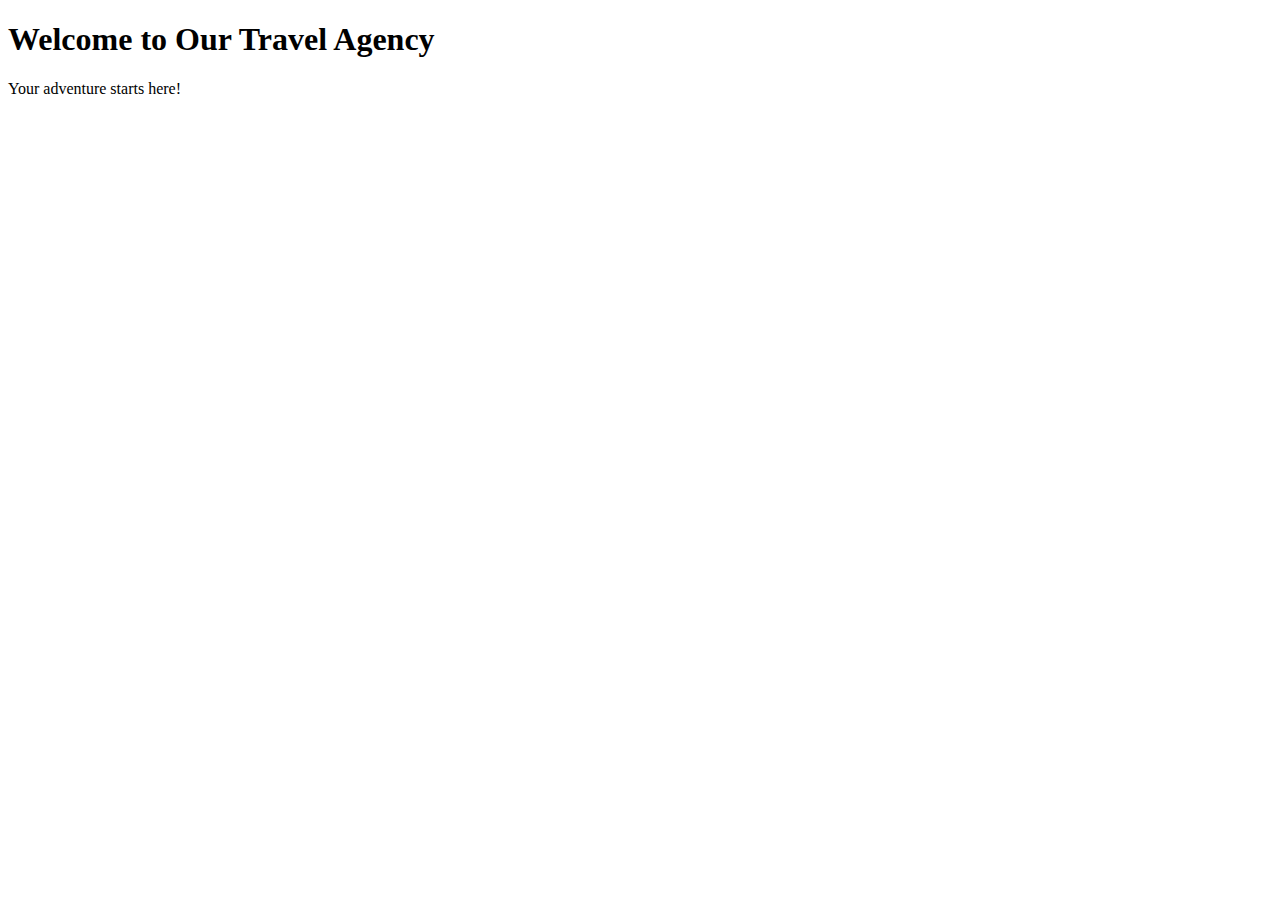
==== index.html @ 3b9d63df "first commit" ====
<!DOCTYPE html>
<html lang="en">
<head>
    <meta charset="UTF-8">
    <meta name="viewport" content="width=device-width, initial-scale=1.0">
    <title>Document</title>
</head>
<body>
    
    <h1>Welcome to Our Travel Agency</h1>
    <p>Your adventure starts here!</p>
</body>
</html>
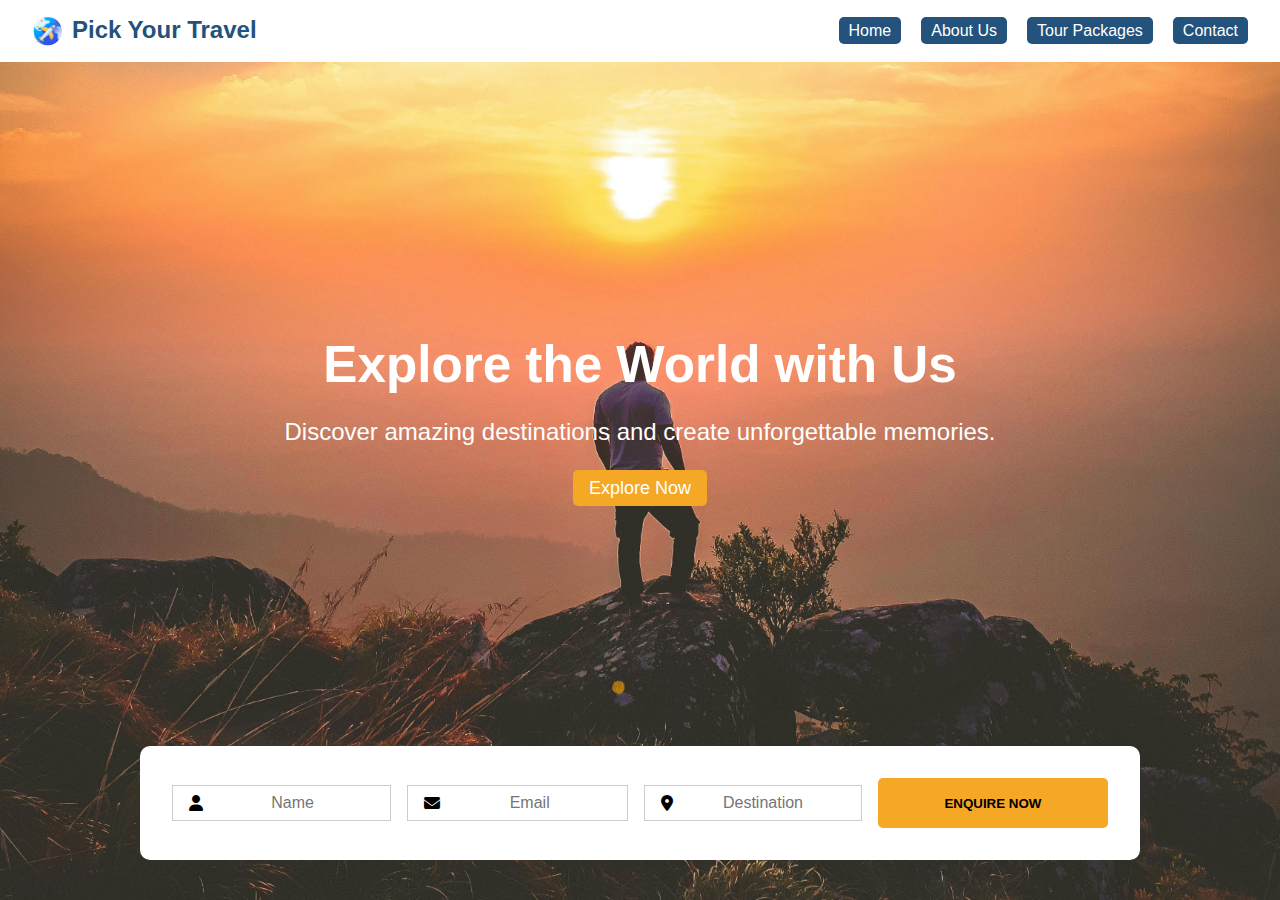
==== commit 82da678b: "home header" ====
--- a/index.html
+++ b/index.html
@@ -3,11 +3,51 @@
 <head>
     <meta charset="UTF-8">
     <meta name="viewport" content="width=device-width, initial-scale=1.0">
-    <title>Document</title>
+    <title>Pick Your Travel</title>
+    <link rel="stylesheet" href="https://cdnjs.cloudflare.com/ajax/libs/font-awesome/6.5.0/css/all.min.css">
+    <link rel="stylesheet" href="css/styles.css">
 </head>
 <body>
+    <header>
+        <div class="logo-container">
+            <img src="images/airplane.png" alt="Logo" class="logo">
+            <h1 class="logo-text">Pick Your Travel</h1>
+        </div>
+        <nav>
+            <ul>
+                <li><a href="index.html">Home</a></li>
+                <li><a href="#about">About Us</a></li>
+                <li><a href="#services">Tour Packages</a></li>
+                <li><a href="#contact">Contact</a></li>
+            </ul>
+        </nav>
+    </header>
+    <section class="section-main">
+        <div class="section-content">
+            <h2>Explore the World with Us</h2>
+            <p>Discover amazing destinations and create unforgettable memories.</p>
+            <a href="#" class="explore-btn">Explore Now</a>
+        </div>
+
+        <form class="enquiry-form">
+            <div class="input-container">
+                <i class="fas fa-user"></i>
+                <input type="text" placeholder="Name" required>
+            </div>
+
+            <div class="input-container">
+                <i class="fas fa-envelope"></i>
+                <input type="email" placeholder="Email" required>
+            </div>
+            <div class="input-container">
+                <i class="fas fa-map-marker-alt"></i>
+                <input placeholder="Destination" required>
+            </div>
+            <button type="submit" class="submit-btn">ENQUIRE NOW</button>
+        </form>
+
+    </section>
     
-    <h1>Welcome to Our Travel Agency</h1>
-    <p>Your adventure starts here!</p>
+
 </body>
 </html>--- a/css/styles.css
+++ b/css/styles.css
@@ -0,0 +1,157 @@
+*{
+    margin: 0;
+    padding: 0;
+    box-sizing: border-box;
+}
+body{
+    font-family: 'Segoe UI', Tahoma, Geneva, Verdana, sans-serif;
+    color: white;
+}
+header{
+    display: flex;
+    justify-content: space-between;
+    align-items: center;
+    width: 100%;
+    padding: 1rem 2rem;
+    background-color: #fff;
+    color: black;
+    position: absolute;
+    z-index: 10;
+}
+
+.logo-container{
+    display: flex;
+    align-self: center;
+    justify-content: center;
+    gap: 5px;
+}
+.logo-container img{
+    width: 30px;
+    height: 30px;
+    display: flex;
+    align-self: center;
+    align-items: center;
+    justify-content: center;
+    border-radius: 50%;
+    margin-right: 5px;
+    
+
+}
+.logo-container h1{
+    font-size: 24px;
+    font-weight: bold;
+    color: #23527C;
+}
+nav ul{
+    list-style: none;
+    display: flex;
+    gap: 20px;
+}
+
+nav a{
+    text-decoration: none;
+    color: white;
+    font-weight: normal;
+    transition: color 0.3s;
+    background-color: #23527C;
+    padding: 5px 10px;
+    border-radius: 5px;
+    font-size: 16px;
+    transition: background-color 0.3s;
+}
+nav a:hover{
+    color: #f5f5f5;
+    background-color: #1E90FF;
+}
+.section-main{
+    position: relative;
+    height: 100vh;
+    background: url('../images/bg.jpg') no-repeat center center/cover;
+}
+.section-content{
+    position: relative;
+    padding: 20px;
+    text-align: center;
+    top: 35%;
+}
+.section-content h2{
+    font-size: 3.2rem;
+    margin-bottom: 1.5rem;
+}
+.section-content p{
+    font-size: 1.5rem;
+    margin-bottom: 2rem;
+}
+.explore-btn{
+    background-color: #f4a825;
+    color: white;
+    padding: 0.5rem 1rem;
+    border-radius: 5px;
+    font-size: 18px;
+    text-decoration: none;
+    transition: background-color 0.3s;
+}
+
+.enquiry-form{
+    display: flex;
+    flex-direction: row;
+    align-items: center;
+    justify-content: center;
+    position: absolute;
+    bottom: 30px;
+    left: 50%;
+    transform: translateX(-50%);
+    width: 80%;
+    max-width: 1000px;
+    padding: 20px;
+    background-color: white;
+    border-radius: 10px;
+    gap: 1rem;
+    padding: 2rem;
+    z-index: 2;
+    margin-bottom: 10px;
+   
+}
+
+.input-container{
+    display: flex;
+    align-items: center;
+    justify-content: center;
+    text-align: center;
+    border: 1px solid #ccc;
+    padding: 0.5rem 1rem;
+   
+    background-color: white;
+    color: black;
+}
+.input-container i{
+    margin-right: 0.5rem;
+}
+.input-container input,textarea{
+    border: none;
+    outline: none;
+    width: 100%;
+    font-size: 16px;
+    color: black;
+    text-align: center;
+    align-items: center;
+    justify-self: center;
+    justify-content: center;
+}
+
+
+.submit-btn{
+    background-color: #f4a825;
+    border: none;
+    padding: 0.5rem;
+    color: black;
+    width: 30%;
+    height: 50px;
+    max-width: 400px;
+    font-weight: bold;
+    border-radius: 5px;
+    -webkit-border-radius: 5px;
+    -moz-border-radius: 5px;
+    -ms-border-radius: 5px;
+    -o-border-radius: 5px;
+}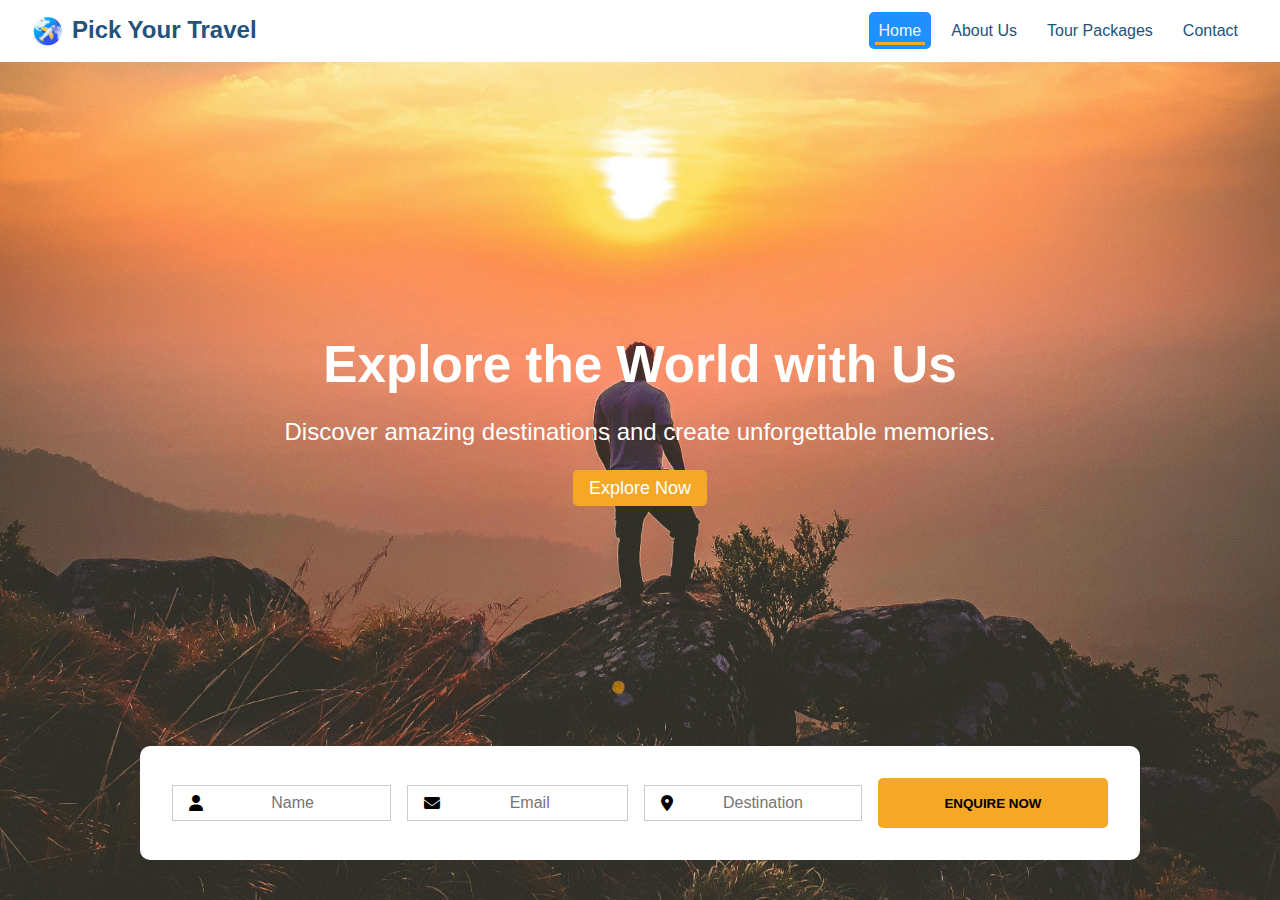
==== commit ba32c4bd: "create about.html and about.css, added navbar functio" ====
--- a/index.html
+++ b/index.html
@@ -15,8 +15,8 @@
         </div>
         <nav>
             <ul>
-                <li><a href="index.html">Home</a></li>
-                <li><a href="#about">About Us</a></li>
+                <li><a href="index.html" class="active">Home</a></li>
+                <li><a href="about.html">About Us</a></li>
                 <li><a href="#services">Tour Packages</a></li>
                 <li><a href="#contact">Contact</a></li>
             </ul>
--- a/css/styles.css
+++ b/css/styles.css
@@ -45,16 +45,15 @@
 nav ul{
     list-style: none;
     display: flex;
-    gap: 20px;
+    gap: 10px;
 }
 
 nav a{
     text-decoration: none;
-    color: white;
+    color: #23527C;
     font-weight: normal;
     transition: color 0.3s;
-    background-color: #23527C;
-    padding: 5px 10px;
+    padding: 10px;
     border-radius: 5px;
     font-size: 16px;
     transition: background-color 0.3s;
@@ -63,6 +62,28 @@
     color: #f5f5f5;
     background-color: #1E90FF;
 }
+
+/* Add to your existing styles.css */
+nav ul li {
+    position: relative;
+}
+
+nav ul li a.active {
+    color: #f5f5f5;
+    background-color: #1E90FF;
+}
+
+nav ul li a.active::after {
+    content: '';
+    position: absolute;
+    bottom: -5px;
+    left: 50%;
+    transform: translateX(-50%);
+    width: 80%;
+    height: 3px;
+    background-color: #f4a825;
+}
+
 .section-main{
     position: relative;
     height: 100vh;
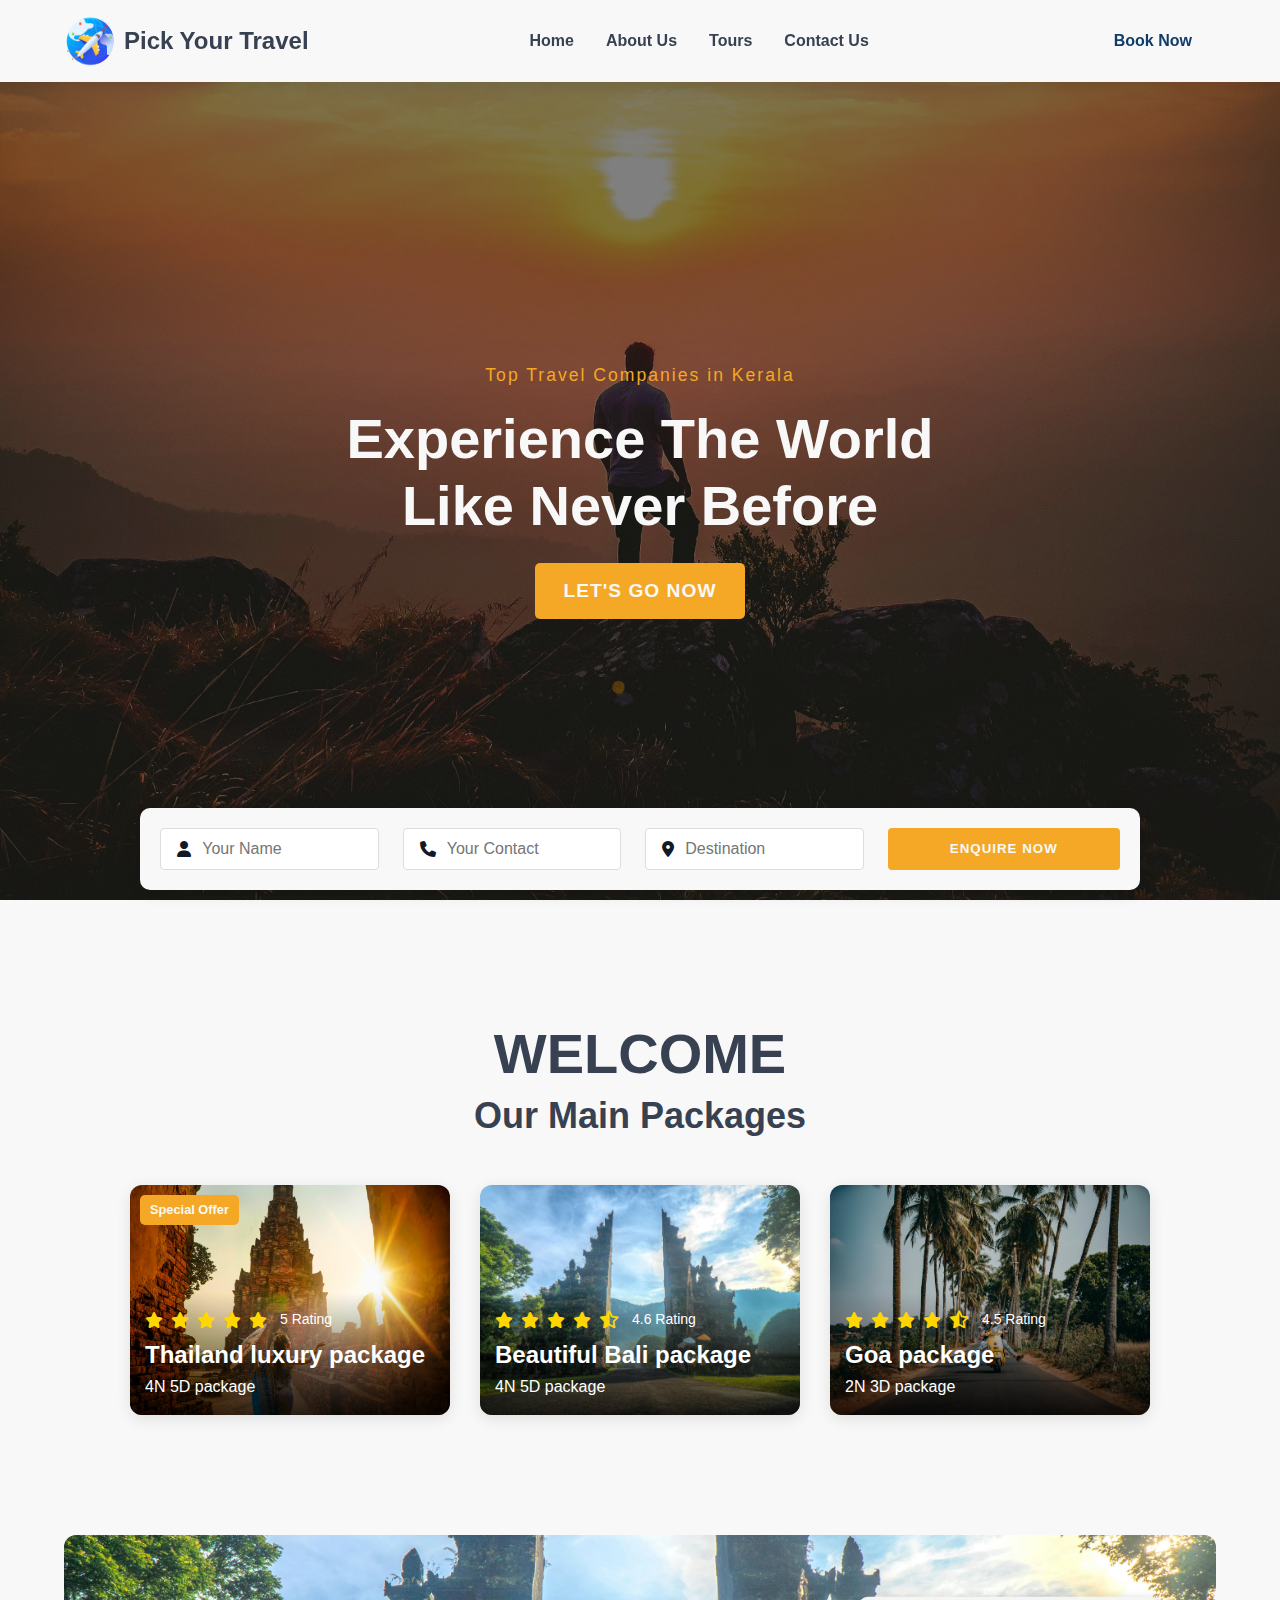
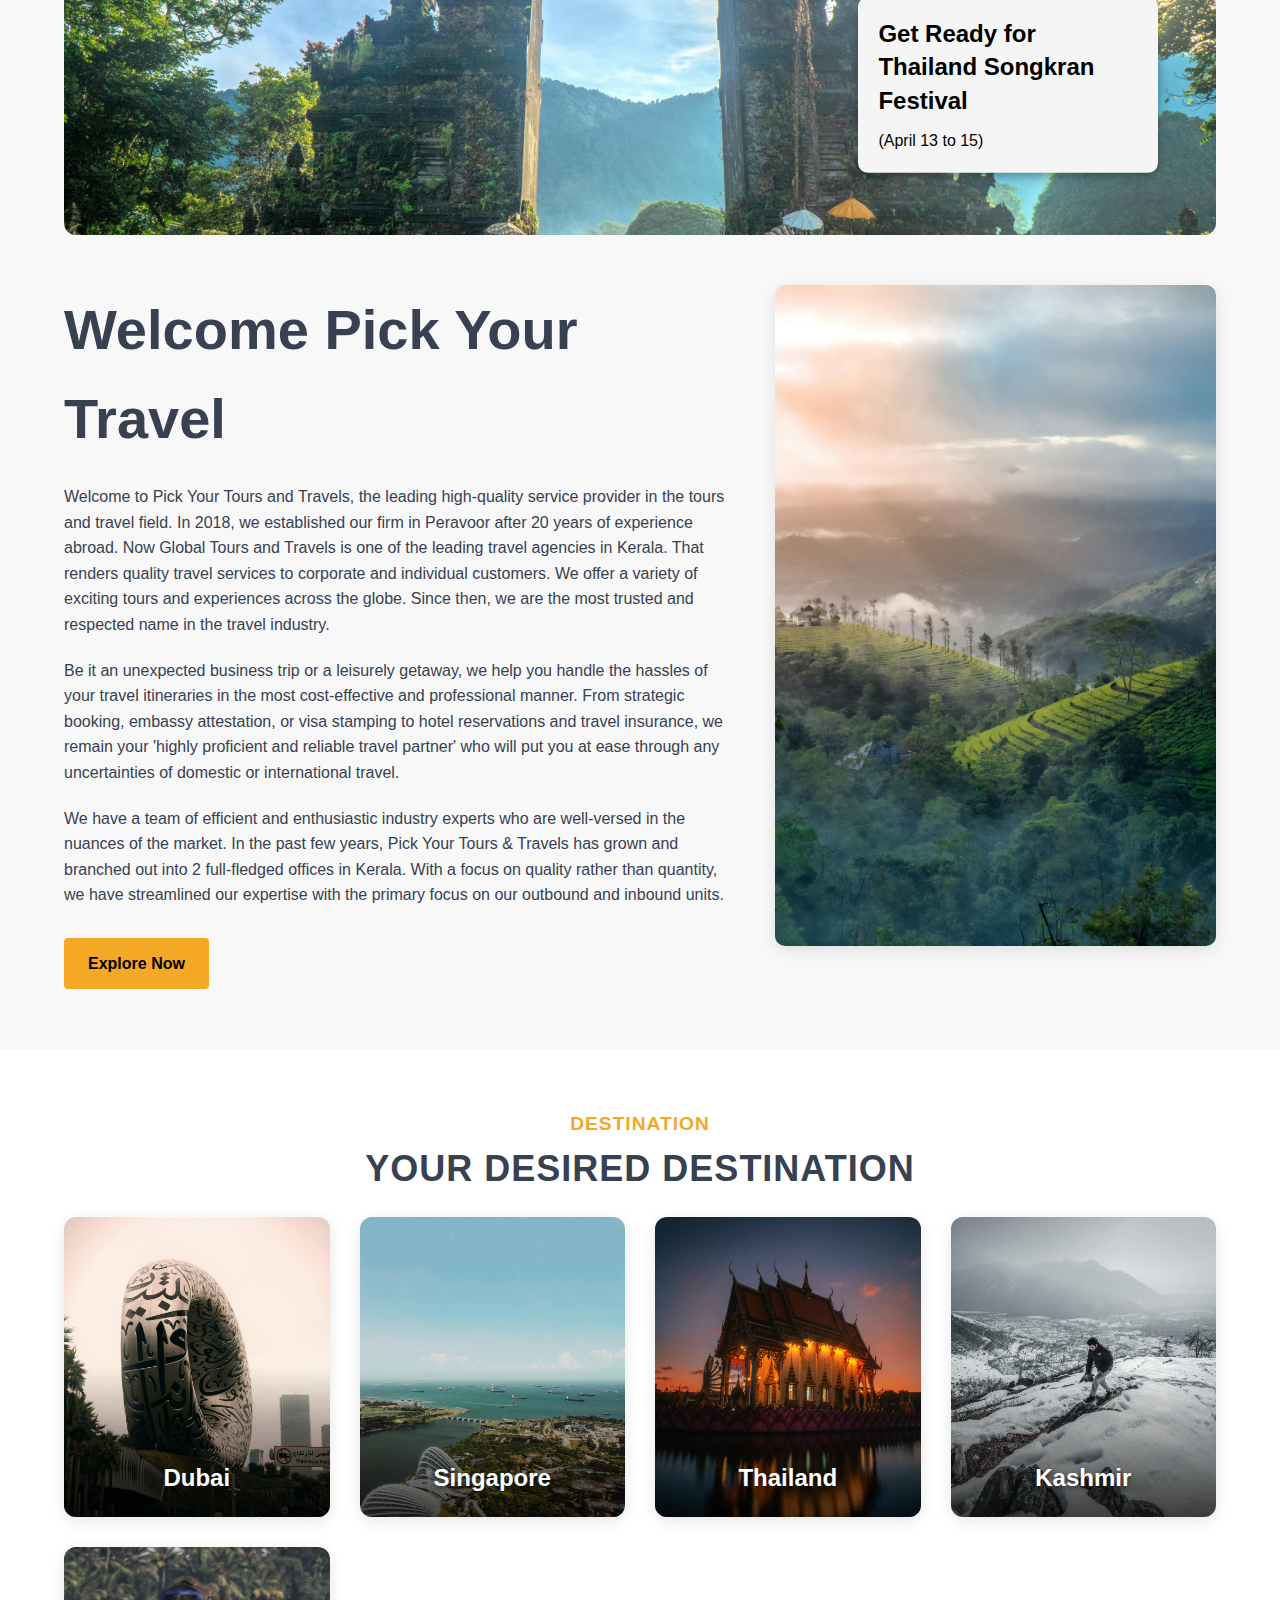
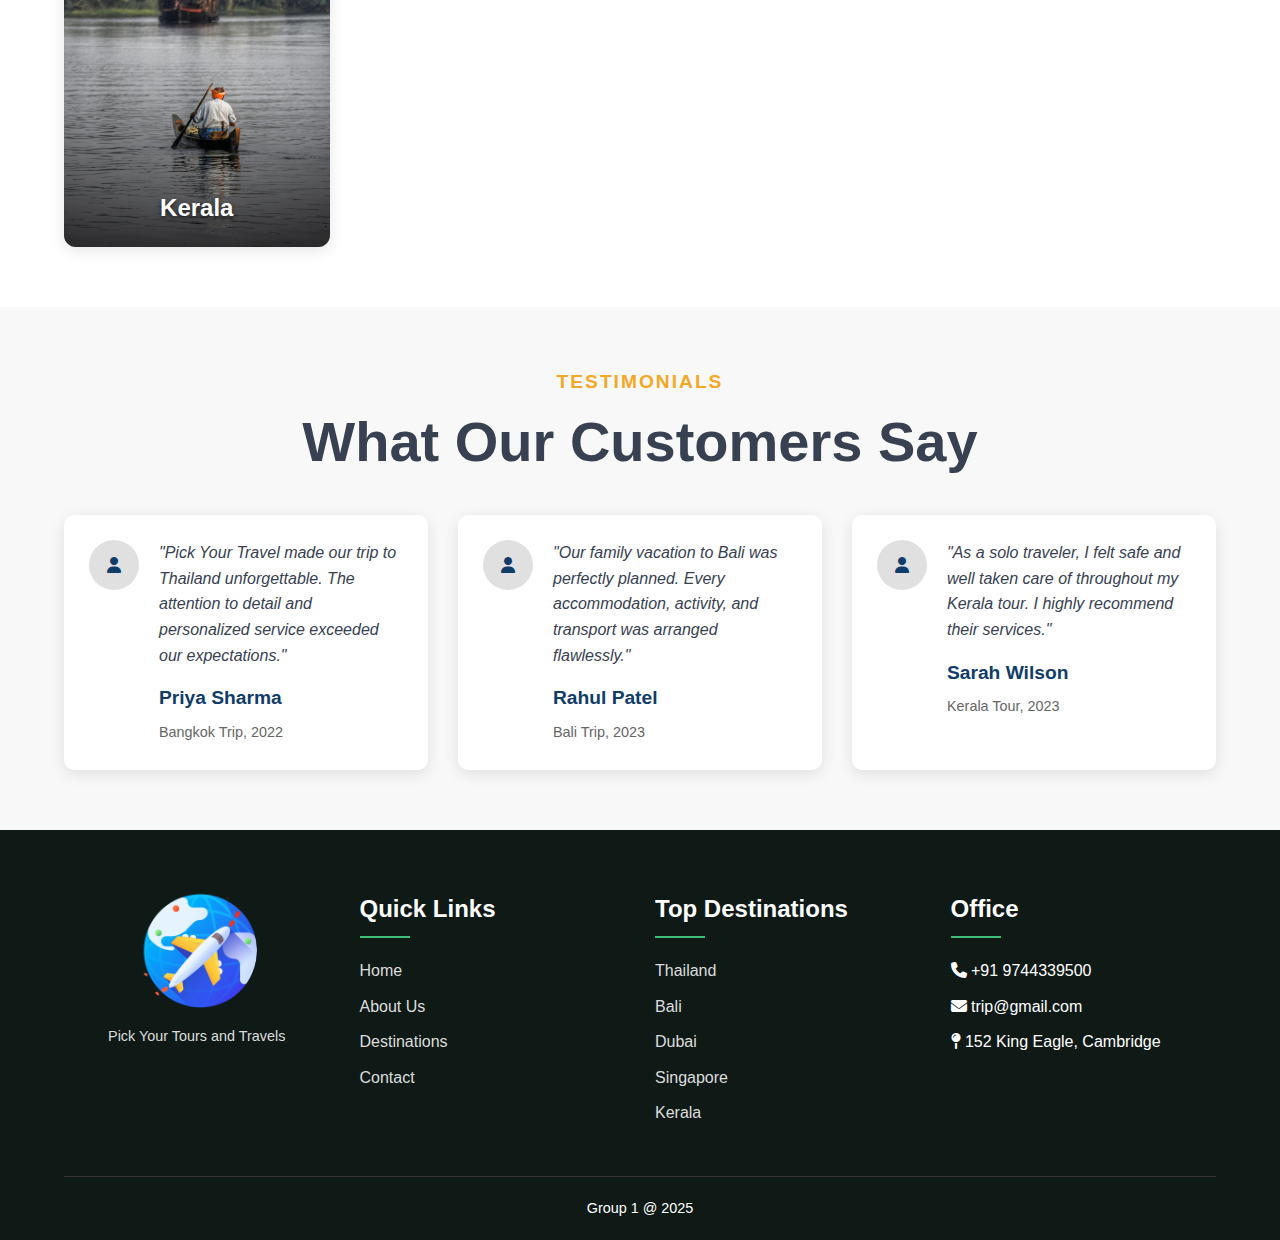
==== commit aa46a4c5: "home screen" ====
--- a/index.html
+++ b/index.html
@@ -1,53 +1,295 @@
 <!DOCTYPE html>
 <html lang="en">
+
 <head>
-    <meta charset="UTF-8">
-    <meta name="viewport" content="width=device-width, initial-scale=1.0">
-    <title>Pick Your Travel</title>
+    <meta charset="UTF-8" />
+    <meta name="viewport" content="width=device-width, initial-scale=1.0" />
+    <title>Pick Your Travel - Tours & Travels</title>
+    <link rel="stylesheet" href="css/styles.css" />
     <link rel="stylesheet" href="https://cdnjs.cloudflare.com/ajax/libs/font-awesome/6.5.0/css/all.min.css">
-    <link rel="stylesheet" href="css/styles.css">
 </head>
+
 <body>
     <header>
-        <div class="logo-container">
-            <img src="images/airplane.png" alt="Logo" class="logo">
-            <h1 class="logo-text">Pick Your Travel</h1>
+        <div class="logo">
+            <img src="images/airplane.png" alt="Pick Your Travel Logo">
+            <span class="logo-text">Pick Your Travel</span>
         </div>
         <nav>
-            <ul>
-                <li><a href="index.html" class="active">Home</a></li>
-                <li><a href="about.html">About Us</a></li>
-                <li><a href="#services">Tour Packages</a></li>
-                <li><a href="#contact">Contact</a></li>
+            <ul class="nav-links">
+                <li><a href="index.html" class="nav-item">Home</a></li>
+                <li><a href="about.html" class="nav-item">About Us</a></li>
+                <li><a href="#" class="nav-item">Tours</a></li>
+                <li><a href="#" class="nav-item">Contact Us</a></li>
             </ul>
         </nav>
+        <a href="#" class="book-btn">Book Now</a>
+        <div class="menu-toggle">
+            <i class="fas fa-bars"></i>
+        </div>
     </header>
-    <section class="section-main">
-        <div class="section-content">
-            <h2>Explore the World with Us</h2>
-            <p>Discover amazing destinations and create unforgettable memories.</p>
-            <a href="#" class="explore-btn">Explore Now</a>
+
+
+    <section class="hero">
+        <div class="overlay"></div>
+        <div class="hero-content">
+            <p class="subtitle">Top Travel Companies in Kerala</p>
+            <h1>Experience The World Like Never Before</h1>
+            <a href="#" class="cta-btn pulse-btn">Let's Go Now</a>
         </div>
 
         <form class="enquiry-form">
-            <div class="input-container">
+            <div class="input-group">
                 <i class="fas fa-user"></i>
-                <input type="text" placeholder="Name" required>
-            </div>
-
-            <div class="input-container">
-                <i class="fas fa-envelope"></i>
-                <input type="email" placeholder="Email" required>
-            </div>
-            <div class="input-container">
+                <input type="text" placeholder="Your Name" />
+            </div>
+            <div class="input-group">
+                <i class="fas fa-phone"></i>
+                <input type="text" placeholder="Your Contact" />
+            </div>
+            <div class="input-group">
                 <i class="fas fa-map-marker-alt"></i>
-                <input placeholder="Destination" required>
-            </div>
-            <button type="submit" class="submit-btn">ENQUIRE NOW</button>
+                <input type="text" placeholder="Destination" />
+            </div>
+            <button type="submit" class="enquire-btn">ENQUIRE NOW</button>
         </form>
-
-    </section>
-    
-
+    </section>
+
+    <section class="packages">
+        <div class="section-title">
+            <h1>WELCOME</h1>
+            <h2>Our Main Packages</h2>
+        </div>
+        <div class="package-container">
+            <div class="package-card">
+                <span class="badge">Special Offer</span>
+                <img src="images/thailand.jpg" alt="Thailand" />
+                <div class="package-details">
+                    <div class="rating">
+                        <i class="fa-solid fa-star"></i>
+                        <i class="fa-solid fa-star"></i>
+                        <i class="fa-solid fa-star"></i>
+                        <i class="fa-solid fa-star"></i>
+                        <i class="fa-solid fa-star"></i>
+                        <span>5 Rating</span>
+                    </div>
+                    <h3>Thailand luxury package</h3>
+                    <p>4N 5D package</p>
+                </div>
+            </div>
+
+            <div class="package-card">
+                <img src="images/bali.jpg" alt="Bali" />
+                <div class="package-details">
+                    <div class="rating">
+                        <i class="fa-solid fa-star"></i>
+                        <i class="fa-solid fa-star"></i>
+                        <i class="fa-solid fa-star"></i>
+                        <i class="fa-solid fa-star"></i>
+                        <i class="fa-regular fa-star-half-stroke"></i>
+                        <span>4.6 Rating</span>
+                    </div>
+                    <h3>Beautiful Bali package</h3>
+                    <p>4N 5D package</p>
+                </div>
+            </div>
+
+            <div class="package-card">
+                <img src="images/goa1.jpg" alt="Goa" />
+                <div class="package-details">
+                    <div class="rating">
+                        <i class="fa-solid fa-star"></i>
+                        <i class="fa-solid fa-star"></i>
+                        <i class="fa-solid fa-star"></i>
+                        <i class="fa-solid fa-star"></i>
+                        <i class="fa-regular fa-star-half-stroke"></i>
+                        <span>4.5 Rating</span>
+                    </div>
+                    <h3>Goa package</h3>
+                    <p>2N 3D package</p>
+                </div>
+            </div>
+        </div>
+    </section>
+
+    <section class="home-about-section">
+        <div class="banner">
+            <img src="images/bali.jpg" alt="Songkran Festival">
+            <div class="festival-promo animated-element">
+                <h3>Get Ready for<br>Thailand Songkran Festival</h3>
+                <p>(April 13 to 15)</p>
+            </div>
+        </div>
+
+        <div class="about-details">
+            <div class="about-grid">
+                <div class="about-text">
+                    <h2>Welcome Pick Your Travel</h2>
+                    <p>
+                        Welcome to Pick Your Tours and Travels, the leading high-quality service provider in the tours and
+                        travel field.
+                        In 2018, we established our firm in Peravoor after 20 years of experience abroad. Now Global
+                        Tours and Travels
+                        is one of the leading travel agencies in Kerala. That renders quality travel services to
+                        corporate and individual
+                        customers. We offer a variety of exciting tours and experiences across the globe. Since then, we
+                        are the most
+                        trusted and respected name in the travel industry.
+                    </p>
+
+                    <p>
+                        Be it an unexpected business trip or a leisurely getaway, we help you handle the hassles of your
+                        travel itineraries
+                        in the most cost-effective and professional manner. From strategic booking, embassy attestation,
+                        or visa stamping to
+                        hotel reservations and travel insurance, we remain your 'highly proficient and reliable travel
+                        partner' who will
+                        put you at ease through any uncertainties of domestic or international travel.
+                    </p>
+
+                    <p>
+                        We have a team of efficient and enthusiastic industry experts who are well-versed in the nuances
+                        of the market.
+                        In the past few years, Pick Your Tours & Travels has grown and branched out into 2 full-fledged
+                        offices in Kerala.
+                        With a focus on quality rather than quantity, we have streamlined our expertise with the primary
+                        focus on our
+                        outbound and inbound units.
+                    </p>
+
+                    <a href="#" class="explore-btn">Explore Now</a>
+                </div>
+
+                <div class="about-images">
+                    <img src="images/munnar.jpg" alt="Kerala Nature Walk">
+
+                </div>
+            </div>
+        </div>
+    </section>
+    <section class="destination-section">
+        <div class="section-header">
+            <h4>Destination</h4>
+            <h2>Your Desired Destination</h2>
+        </div>
+        <div class="destination-grid">
+            <div class="destination-card">
+                <img src="images/dubai.jpg" alt="Dubai">
+                <h3>Dubai</h3>
+            </div>
+            <div class="destination-card">
+                <img src="images/singapre.jpg" alt="Singapore">
+                <h3>Singapore</h3>
+            </div>
+            <div class="destination-card">
+                <img src="images/thailand1.jpg" alt="Thailand">
+                <h3>Thailand</h3>
+            </div>
+            <div class="destination-card">
+                <img src="images/kashmir.jpg" alt="Kashmir">
+                <h3>Kashmir</h3>
+            </div>
+            <div class="destination-card">
+                <img src="images/kerala2.jpg" alt="Kerala">
+                <h3>Kerala</h3>
+            </div>
+        </div>
+    </section>
+
+    <section class="testimonials">
+        <div class="section-title">
+            <h4>TESTIMONIALS</h4>
+            <h1>What Our Customers Say</h1>
+        </div>
+        <div class="testimonial-container">
+            <div class="testimonial-card">
+                <div class="testimonial-img">
+                    <i class="fa-solid fa-user"></i>
+                </div>
+                <div class="testimonial-content">
+                    <p>"Pick Your Travel made our trip to Thailand unforgettable. The attention to detail and
+                        personalized service exceeded our expectations."</p>
+                    <h4>Priya Sharma</h4>
+                    <span>Bangkok Trip, 2022</span>
+                </div>
+            </div>
+            <div class="testimonial-card">
+                <div class="testimonial-img">
+                    <i class="fa-solid fa-user"></i>
+                </div>
+                <div class="testimonial-content">
+                    <p>"Our family vacation to Bali was perfectly planned. Every accommodation, activity, and transport
+                        was arranged flawlessly."</p>
+                    <h4>Rahul Patel</h4>
+                    <span>Bali Trip, 2023</span>
+                </div>
+            </div>
+            <div class="testimonial-card">
+                <div class="testimonial-img">
+                    <i class="fa-solid fa-user"></i>
+                </div>
+                <div class="testimonial-content">
+                    <p>"As a solo traveler, I felt safe and well taken care of throughout my Kerala tour. I highly
+                        recommend their services."</p>
+                    <h4>Sarah Wilson</h4>
+                    <span>Kerala Tour, 2023</span>
+                </div>
+            </div>
+        </div>
+    </section>
+
+
+    <footer class="footer">
+        <div class="footer-container">
+            <div class="footer-top">
+            
+                <div class="footer-columns">
+                    <div class="footer-logo">
+                        <img src="images/airplane.png" alt="Pick Your Travel Logo" />
+                        <p class="brand-text">Pick Your Tours and Travels</p>
+                    </div>
+                    <div class="footer-column">
+                        <h3>Quick Links</h3>
+                        <ul>
+                            <li><a href="index.html">Home</a></li>
+                            <li><a href="about.html">About Us</a></li>
+                            <li><a href="#">Destinations</a></li>
+                            <li><a href="#">Contact</a></li>
+                        </ul>
+                    </div>
+
+                    <div class="footer-column">
+                        <h3>Top Destinations</h3>
+                        <ul>
+                            <li><a href="#">Thailand</a></li>
+                            <li><a href="#">Bali</a></li>
+                            <li><a href="#">Dubai</a></li>
+                            <li><a href="#">Singapore</a></li>
+                            <li><a href="#">Kerala</a></li>
+                        </ul>
+                    </div>
+
+                    <div class="footer-column">
+                        <h3>Office</h3>
+                        <ul>
+                            <li><i class="fa-solid fa-phone"></i> +91 9744339500</li>
+                            <li><i class="fa-solid fa-envelope"></i> trip@gmail.com</li>
+                            <li><i class="fa-solid fa-map-pin"></i> 152 King Eagle, Cambridge</li>
+                        </ul>
+                    </div>
+                </div>
+            </div>
+
+            <div class="footer-bottom">
+
+                <div class="footer-info">
+                    <p>Group 1 @ 2025</p>
+                </div>
+            </div>
+        </div>
+    </footer>
+
+    <script src="script/scripts.js"></script>
 </body>
+
 </html>--- a/css/styles.css
+++ b/css/styles.css
@@ -1,178 +1,1075 @@
-*{
+:root {
+    --primary: #f4a825;
+    --secondary: #0f3c69;
+    --dark: #111827;
+    --light: #f8f8f8;
+    --text-dark: #374151;
+    --text-light: #ffffff;
+    --accent: #3dbd77;
+    --shadow: 0 4px 15px rgba(0, 0, 0, 0.1);
+    
+    --font-size-base: clamp(1rem, 0.55rem + 0.25vw, 1.2rem);
+    --h1-size: clamp(2rem, 1.5rem + 2.5vw, 3.5rem);
+    --h2-size: clamp(1.5rem, 1.25rem + 1.25vw, 2.5rem);
+    --h3-size: clamp(1.2rem, 1.1rem + 0.5vw, 1.8rem);
+    --h4-size: clamp(0.9rem, 0.8rem + 0.5vw, 1.3rem);
+  }
+  
+  * {
     margin: 0;
     padding: 0;
     box-sizing: border-box;
-}
-body{
-    font-family: 'Segoe UI', Tahoma, Geneva, Verdana, sans-serif;
-    color: white;
-}
-header{
+  }
+  
+  body, html {
+    font-family: 'Segoe UI', sans-serif;
+    color: var(--text-dark);
+    line-height: 1.6;
+    font-size: var(--font-size-base);
+    scroll-behavior: smooth;
+    overflow-x: hidden;
+  }
+  
+  h1 {
+    font-size: var(--h1-size);
+    font-weight: 700;
+    line-height: 1.2;
+  }
+  
+  h2 {
+    font-size: var(--h2-size);
+    font-weight: 700;
+    margin-bottom: 20px;
+  }
+  
+  h3 {
+    font-size: var(--h3-size);
+    font-weight: 600;
+  }
+  
+  h4 {
+    font-size: var(--h4-size);
+    font-weight: 600;
+  }
+  
+  a {
+    text-decoration: none;
+    color: inherit;
+    transition: color 0.3s ease;
+  }
+  
+  ul {
+    list-style: none;
+  }
+  
+  img {
+    max-width: 100%;
+    height: auto;
+    display: block;
+  }
+  
+  .section-title {
+    text-align: center;
+    margin-bottom: 40px;
+  }
+  
+  .section-title h4 {
+    color: var(--primary);
+    letter-spacing: 2px;
+    text-transform: uppercase;
+    margin-bottom: 10px;
+  }
+  header {
     display: flex;
     justify-content: space-between;
     align-items: center;
+    padding: 1rem 5%;
+    background: var(--light);
+    color: var(--text-dark);
+    position: fixed;
     width: 100%;
-    padding: 1rem 2rem;
-    background-color: #fff;
-    color: black;
+    z-index: 100;
+    box-shadow: var(--shadow);
+  }
+  
+  .logo {
+    display: flex;
+    align-items: center;
+    gap: 10px;
+  }
+  
+  .logo img {
+    height: 50px;
+    width: 50px;
+    border-radius: 50%;
+    transition: transform 0.3s ease;
+  }
+  
+  .logo:hover img {
+    transform: rotate(10deg);
+  }
+  
+  .logo-text {
+    font-weight: 700;
+    font-size: 1.5rem;
+    color: var(--text-dark);
+  }
+  
+  .nav-links {
+    display: flex;
+    gap: 2rem;
+  }
+  
+  .nav-item {
+    font-weight: 500;
+    padding: 1.2rem 0;
+    font-weight: 900;
+    position: relative;
+    color: var(--text-dark);
+  }
+  
+  .nav-item::after {
+    content: '';
     position: absolute;
-    z-index: 10;
-}
-
-.logo-container{
-    display: flex;
-    align-self: center;
-    justify-content: center;
-    gap: 5px;
-}
-.logo-container img{
-    width: 30px;
-    height: 30px;
-    display: flex;
-    align-self: center;
+    width: 0;
+    height: 2px;
+    bottom: 0;
+    left: 0;
+    background-color: var(--primary);
+    transition: width 0.3s ease;
+  }
+  .nav-item:hover {
+    color: var(--primary);
+  }
+  
+  .nav-item:hover::after {
+    width: 100%;
+  }
+  
+  .book-btn {
+    
+    color: var(--secondary);
+    font-weight: bold;
+    padding: 0.7rem 1.5rem;
+    border-radius: 4px;
+    transition: all 0.3s ease;
+    -webkit-transition: all 0.3s ease;
+    -moz-transition: all 0.3s ease;
+    -ms-transition: all 0.3s ease;
+    -o-transition: all 0.3s ease;
+  }
+  
+  .book-btn:hover {
+    background-color: var(--primary);
+    transform: translateY(-3px);
+  }
+  
+  .menu-toggle {
+    display: none;
+    font-size: 1.5rem;
+    cursor: pointer;
+  }
+  
+  .hero {
+    position: relative;
+    height: 100vh;
+    min-height: 600px;
+    background: url('../images/bg.jpg') no-repeat center center/cover;
+    color: var(--light);
+    display: flex;
     align-items: center;
     justify-content: center;
-    border-radius: 50%;
-    margin-right: 5px;
-    
-
-}
-.logo-container h1{
-    font-size: 24px;
+    padding-top: 80px;
+  }
+  
+  .overlay {
+    position: absolute;
+    top: 0;
+    left: 0;
+    width: 100%;
+    height: 100%;
+    background: rgba(0, 0, 0, 0.5);
+    color: white;
+  }
+  
+  
+  .hero-content {
+    position: relative;
+    z-index: 2;
+    text-align: center;
+    padding: 0 5%;
+    max-width: 800px;
+  }
+  
+  .subtitle {
+    color: var(--primary);
+    letter-spacing: 2px;
+    font-size: 1.1rem;
+    margin-bottom: 1rem;
+  }
+  
+  .cta-btn {
+    display: inline-block;
+    background-color: var(--primary);
+    padding: 0.8rem 1.8rem;
+    border-radius: 5px;
+    border-color: #e09417;
+    color: var(--light);
     font-weight: bold;
-    color: #23527C;
-}
-nav ul{
-    list-style: none;
-    display: flex;
-    gap: 10px;
-}
-
-nav a{
-    text-decoration: none;
-    color: #23527C;
-    font-weight: normal;
-    transition: color 0.3s;
-    padding: 10px;
+    font-size: 1.2rem;
+    text-transform: uppercase;
+    letter-spacing: 1px;
+    margin-top: 1.5rem;
+    transition: all 0.3s ease;
+  }
+  
+  .cta-btn:hover {
+    background-color: var(--primary);
+    transform: translateY(-5px);
+    box-shadow: 0 5px 15px rgba(0, 0, 0, 0.2);
+  }
+  
+  .pulse-btn {
+    animation: pulse 2s infinite;
+  }
+  
+  @keyframes pulse {
+    0% {
+      box-shadow: 0 0 0 0 rgba(244, 168, 37, 0.7);
+    }
+    70% {
+      box-shadow: 0 0 0 10px rgba(244, 168, 37, 0);
+    }
+    100% {
+      box-shadow: 0 0 0 0 rgba(244, 168, 37, 0);
+    }
+  }
+  
+  .enquiry-form {
+      position: absolute;
+      bottom: 0;
+      left: 50%;
+      display: flex;
+      padding: 20px;
+      border-radius: 8px;
+      gap: 1.5rem;
+      width: 90%;
+      max-width: 1000px;
+      z-index: 10;
+      box-shadow: var(--shadow);
+      flex-wrap: wrap;
+      transform: translateX(-50%);
+      padding: 20px;
+      background-color: var(--light);
+      border-radius: 10px;
+      margin-bottom: 10px;
+      -webkit-transform: translateX(-50%);
+      -moz-transform: translateX(-50%);
+      -ms-transform: translateX(-50%);
+      -o-transform: translateX(-50%);
+  }
+  
+  .input-group {
+    display: flex;
+    align-items: center;
+    border: 1px solid #ddd;
+    padding: 0.7rem 1rem;
+    border-radius: 4px;
+    color: var(--dark);
+    background: #fff;
+    flex: 1;
+    min-width: 200px;
+  }
+  
+  .input-group i {
+    margin-right: 0.7rem;
+    color: var(--dark);
+    
+  }
+  
+  .input-group input {
+    border: none;
+    background: none;
+    outline: none;
+    color: var(--dark);
+    width: 100%;
+    font-size: 1rem;
+  }
+  
+  .enquire-btn {
+    background-color: var(--primary);
+    border: none;
+    padding: 0.7rem 1.5rem;
+    color: var(--light);
+    font-weight: 600;
+    border-radius: 4px;
+    cursor: pointer;
+    transition: all 0.3s ease;
+    flex: 1;
+    min-width: 150px;
+    text-transform: uppercase;
+    letter-spacing: 1px;
+  }
+  
+  .enquire-btn:hover {
+    background-color: var(--primary);
+    transform: translateY(-3px);
+  }
+  
+  /* 
+  --------------------------------
+  Packages Section
+  --------------------------------
+  */
+  .packages {
+    padding: 120px 5% 60px;
+    background-color: var(--light);
+  }
+  
+  .package-container {
+    display: flex;
+    justify-content: center;
+    gap: 30px;
+    flex-wrap: wrap;
+  }
+  
+  .package-card {
+    position: relative;
+    width: 320px;
+    border-radius: 12px;
+    overflow: hidden;
+    box-shadow: var(--shadow);
+    transition: transform 0.4s ease, box-shadow 0.4s ease;
+  }
+  
+  .package-card:hover {
+    transform: translateY(-10px);
+    box-shadow: 0 15px 25px rgba(0, 0, 0, 0.2);
+  }
+  
+  .package-card img {
+    width: 100%;
+    height: 230px;
+    object-fit: cover;
+  }
+  
+  .badge {
+    position: absolute;
+    top: 10px;
+    left: 10px;
+    background: var(--primary);
+    color: var(--light);
+    padding: 5px 10px;
+    font-size: 0.8rem;
+    font-weight: 600;
     border-radius: 5px;
+    z-index: 2;
+  }
+  
+  .package-details {
+    padding: 15px;
+    background: linear-gradient(to top, rgba(0,0,0,0.8), rgba(0,0,0,0));
+    position: absolute;
+    bottom: 0;
+    width: 100%;
+    color: white;
+  }
+  
+  .rating {
+    display: flex;
+    align-items: center;
+    gap: 8px;
+    font-size: 18px;
+    color: gold;
+    margin-bottom: 5px;
+  }
+  .rating .fa-star {
+    color: gold;
     font-size: 16px;
-    transition: background-color 0.3s;
-}
-nav a:hover{
-    color: #f5f5f5;
-    background-color: #1E90FF;
-}
-
-/* Add to your existing styles.css */
-nav ul li {
+  }
+  
+  .rating span {
+    color: #fff;
+    font-size: 14px;
+    margin-left: 5px;
+  }
+  
+  
+  .home-about-section {
+    padding: 60px 5%;
+    background: var(--light);
+  }
+  
+  .banner {
     position: relative;
-}
-
-nav ul li a.active {
-    color: #f5f5f5;
-    background-color: #1E90FF;
-}
-
-nav ul li a.active::after {
+    text-align: center;
+    margin-bottom: 50px;
+  }
+  
+  .banner img {
+    width: 100%;
+    height: 300px;
+    border-radius: 12px;
+    object-fit: cover;
+  }
+  
+  .festival-promo {
+    position: absolute;
+    right: 5%;
+    top: 50%;
+    transform: translateY(-50%);
+    background: whitesmoke;
+    color:black;
+    padding: 20px;
+    border-radius: 10px;
+    box-shadow: 0 4px 10px rgba(0, 0, 0, 0.3);
+    max-width: 300px;
+    text-align: left;
+  }
+  
+  .animated-element {
+    animation: float 3s ease-in-out infinite;
+  }
+  
+  @keyframes float {
+    0% {
+      transform: translateY(-50%);
+    }
+    50% {
+      transform: translateY(-55%);
+    }
+    100% {
+      transform: translateY(-50%);
+    }
+  }
+  
+  .festival-promo h3 {
+    margin-bottom: 10px;
+    line-height: 1.4;
+  }
+  
+  .about-grid {
+    display: flex;
+    flex-wrap: wrap;
+    gap: 40px;
+    justify-content: space-between;
+  }
+  
+  .about-text {
+    flex: 1 1 55%;
+    min-width: 300px;
+  }
+  .about-text h2 {
+    margin-bottom: 20px;
+    font-size: var(--h1-size);
+  }
+  
+  .about-text p {
+    margin-bottom: 20px;
+  }
+  
+  .explore-btn {
+    display: inline-block;
+    background-color: var(--primary);
+    color: black;
+    padding: 0.8rem 1.5rem;
+    border-radius: 4px;
+    font-weight: 600;
+    margin-top: 10px;
+    transition: all 0.3s ease;
+  }
+  
+  .explore-btn:hover {
+    background-color: var(--primary);
+    transform: translateY(-3px);
+  }
+  
+  .about-images {
+    flex: 1 1 35%;
+    min-width: 300px;
+    display: flex;
+    flex-direction: column;
+    gap: 20px;
+  }
+  
+  .about-images img {
+    border-radius: 10px;
+    box-shadow: var(--shadow);
+    transition: transform 0.3s ease;
+  }
+  
+  .about-images img:hover {
+    transform: scale(1.05);
+  }
+  
+  .destination-section {
+    padding: 60px 5%;
+    text-align: center;
+    background: #fff;
+    color:white;
+  }
+  
+  .section-header h4 {
+    color: var(--primary);
+    letter-spacing: 1px;
+    text-transform: uppercase;
+   
+  }
+  .section-header h2 {
+    color: var(--text-dark);
+    letter-spacing: 1px;
+    text-transform: uppercase;
+   
+  }
+  
+  .icon-divider {
+     
+    font-size: 2.5rem;
+    color: #0f1a17;
+    margin: 10px 0 40px;
+  }
+  
+  .destination-grid {
+    display: grid;
+    grid-template-columns: repeat(auto-fill, minmax(220px, 1fr));
+    gap: 30px;
+  }
+  
+  .destination-card {
+    position: relative;
+    border-radius: 12px;
+    overflow: hidden;
+    box-shadow: var(--shadow);
+    transition: transform 0.4s ease;
+    height: 300px;
+  }
+  
+  .destination-card:hover {
+    transform: translateY(-10px);
+  }
+  
+  .destination-card img {
+    width: 100%;
+    height: 100%;
+    object-fit: cover;
+    transition: transform 0.5s ease;
+  }
+  
+  .destination-card:hover img {
+    transform: scale(1.1);
+  }
+  
+  .destination-card h3 {
+    position: absolute;
+    bottom: 20px;
+    left: 0;
+    right: 0;
+    color: var(--text-light);
+    text-shadow: 0 2px 4px rgba(0,0,0,0.6);
+    z-index: 2;
+  }
+  
+  .destination-card::after {
     content: '';
     position: absolute;
-    bottom: -5px;
-    left: 50%;
-    transform: translateX(-50%);
-    width: 80%;
-    height: 3px;
-    background-color: #f4a825;
-}
-
-.section-main{
-    position: relative;
-    height: 100vh;
-    background: url('../images/bg.jpg') no-repeat center center/cover;
-}
-.section-content{
-    position: relative;
-    padding: 20px;
-    text-align: center;
-    top: 35%;
-}
-.section-content h2{
-    font-size: 3.2rem;
-    margin-bottom: 1.5rem;
-}
-.section-content p{
-    font-size: 1.5rem;
-    margin-bottom: 2rem;
-}
-.explore-btn{
-    background-color: #f4a825;
-    color: white;
-    padding: 0.5rem 1rem;
-    border-radius: 5px;
-    font-size: 18px;
-    text-decoration: none;
-    transition: background-color 0.3s;
-}
-
-.enquiry-form{
-    display: flex;
-    flex-direction: row;
+    bottom: 0;
+    left: 0;
+    width: 100%;
+    height: 50%;
+    background: linear-gradient(to top, rgba(0,0,0,0.7), transparent);
+  }
+  
+  .testimonials {
+    padding: 60px 5%;
+    background-color: var(--light);
+  }
+  
+  .testimonial-container {
+    display: flex;
+    flex-wrap: wrap;
+    gap: 30px;
+    justify-content: center;
+  }
+  
+  .testimonial-card {
+    display: flex;
+    gap: 20px;
+    background: #fff;
+    padding: 25px;
+    border-radius: 10px;
+    box-shadow: var(--shadow);
+    max-width: 500px;
+    flex: 1 1 300px;
+    transition: transform 0.3s ease;
+  }
+  
+  .testimonial-card:hover {
+    transform: translateY(-5px);
+  }
+  
+  .testimonial-img i {
+    width: 50px;
+    height: 50px;
+    background-color: rgb(224, 224, 224);
+    color: var(--secondary);
+    border-radius: 50%;
+    display: flex;
     align-items: center;
     justify-content: center;
+  }
+  
+    
+    
+  
+  .testimonial-content p {
+    font-style: italic;
+    margin-bottom: 15px;
+  }
+  
+  .testimonial-content h4 {
+    color: var(--secondary);
+    margin-bottom: 5px;
+  }
+  
+  .testimonial-content span {
+    font-size: 0.9rem;
+    color: #666;
+  }
+
+  .about-section {
+    padding: 5rem 2rem;
+    background-color: #f9f9f9;
+    color: #333;
+}
+
+.about-content {
+    max-width: 1200px;
+    margin: 0 auto;
+    display: flex;
+    flex-direction: column;
+    gap: 3rem;
+}
+
+.about-header {
+    text-align: center;
+    margin-bottom: 2rem;
+}
+
+.about-header h2 {
+    font-size: 2.5rem;
+    color: #23527C;
+    margin: 3rem 0 1.5rem 0;
+}
+
+.about-header p {
+    font-size: 1.2rem;
+    color: #666;
+    max-width: 800px;
+    margin: 0 auto;
+}
+
+.about-features {
+    display: grid;
+    grid-template-columns: repeat(auto-fit, minmax(300px, 1fr));
+    gap: 2rem;
+}
+
+.feature-card {
+    background: white;
+    padding: 2rem;
+    border-radius: 10px;
+    box-shadow: 0 5px 15px rgba(0,0,0,0.1);
+    text-align: center;
+}
+
+.feature-card i {
+    font-size: 2.5rem;
+    color: #f4a825;
+    margin-bottom: 1rem;
+}
+
+.feature-card h3 {
+    color: #23527C;
+    margin-bottom: 1rem;
+}
+
+.team-section {
+    background-color: #23527C;
+    color: white;
+    padding: 5rem 2rem;
+    text-align: center;
+}
+
+.team-members {
+    display: grid;
+    grid-template-columns: repeat(auto-fit, minmax(250px, 1fr));
+    gap: 2rem;
+    max-width: 1200px;
+    margin: 3rem auto 0;
+}
+
+.team-member {
+    background: white;
+    padding: 2rem;
+    border-radius: 10px;
+    color: #333;
+}
+
+.team-member img {
+    width: 150px;
+    height: 150px;
+    border-radius: 50%;
+    object-fit: cover;
+    margin-bottom: 1rem;
+    border: 5px solid #f4a825;
+}
+
+  
+  .footer {
+    background: #0f1a17;
+    color: var(--text-light);
+    padding: 60px 0 20px;
+    color: white;
+  }
+  
+  .footer-container {
+    width: 90%;
+    max-width: 1200px;
+    margin: 0 auto;
+  }
+  
+  .footer-top {
+    display: flex;
+    flex-wrap: wrap;
+    justify-content: space-between;
+    gap: 40px;
+    margin-bottom: 40px;
+  }
+  
+  .footer-logo {
+    flex: 1 1 200px;
+    display: flex;
+    flex-direction: column;
+    align-items: center;
+    text-align: center;
+  }
+  
+  .footer-logo img {
+    width: 120px;
+    height: 120px;
+    border-radius: 50%;
+    margin-bottom: 15px;
+  }
+  
+  .brand-text {
+    font-size: 0.9rem;
+    color: #ddd;
+  }
+  
+  .footer-columns {
+    flex: 3;
+    display: flex;
+    flex-wrap: wrap;
+    justify-content: space-between;
+    gap: 30px;
+  }
+  
+  .footer-column {
+    flex: 1 1 200px;
+  }
+  
+  .footer-column h3 {
+    margin-bottom: 20px;
+    position: relative;
+    padding-bottom: 10px;
+    display: inline-block;
+  }
+  
+  .footer-column h3::after {
+    content: '';
     position: absolute;
-    bottom: 30px;
-    left: 50%;
-    transform: translateX(-50%);
-    width: 80%;
-    max-width: 1000px;
-    padding: 20px;
-    background-color: white;
-    border-radius: 10px;
-    gap: 1rem;
-    padding: 2rem;
-    z-index: 2;
+    bottom: 0;
+    left: 0;
+    width: 50px;
+    height: 2px;
+    background: var(--accent);
+  }
+  
+  .footer-column ul li {
     margin-bottom: 10px;
+  }
+  
+  .footer-column a {
+    color: #ddd;
+    transition: color 0.3s ease;
+  }
+  
+  .footer-column a:hover {
+    color: var(--accent);
+  }
+  
+  .footer-bottom {
+    border-top: 1px solid #333;
+    padding-top: 20px;
+    display: flex;
+    flex-direction: column;
+    align-items:center;
+    gap: 15px;
+  }
+  
+  .socials span {
+    margin-right: 15px;
+  }
+  
+  .socials a {
+    color: var(--text-light);
+    margin: 0 10px;
+    font-size: 1.2rem;
+    transition: all 0.3s ease;
+  }
+  
+  .socials a:hover {
+    color: var(--accent);
+    transform: translateY(-3px);
+  }
+  
+  .footer-info {
+    text-align: center;
+    font-size: 0.9rem;
+  }
+
+  
+  
+  
+  @media (max-width: 992px) {
+    header {
+      padding: 0.8rem 4%;
+    }
+    
+    .nav-links {
+      gap: 1.5rem;
+    }
+    
+    .hero h1 {
+      font-size: clamp(1.8rem, 1.5rem + 1.5vw, 3rem);
+    }
+    
+    .festival-promo {
+      position: static;
+      transform: none;
+      margin: 20px auto 0;
+      max-width: 80%;
+    }
+    
+    .animated-element {
+      animation: none;
+    }
+    
+    .about-grid, .footer-top {
+      gap: 30px;
+    }
+    
+    .destination-grid {
+      grid-template-columns: repeat(auto-fill, minmax(200px, 1fr));
+    }
+  }
+  
+  @media (max-width: 768px) {
+    header {
+      justify-content: space-between;
+      padding: 1rem 5%;
+    }
+    
+    .logo-text {
+      font-size: 1rem;
+    }
+    
+    .enquiry-form {
+      position: static;
+      transform: none;
+      width: 100%;
+      margin: 20px 0 0 0;
+      order: 2; 
+    }
+    .nav-links {
+      position: fixed;
+      top: 70px;
+      left: -100%;
+      width: 100%;
+      height: calc(100vh - 70px);
+      background: rgba(255, 255, 255, 0.95);
+      color: white;
+      flex-direction: column;
+      align-items: center;
+      justify-content: center;
+      gap: 2rem;
+      transition: all 0.4s ease;
+      z-index: 99;
+    }
+    
+    .nav-links.active {
+      left: 0;
+    }
+    
+    .menu-toggle {
+      display: block;
+    }
+    
+    .book-btn {
+      display: none;
+    }
+    
+    .hero {
+      height: auto;
+      min-height: 100vh;
+      flex-direction: column;
+      padding-bottom: 40px; 
+    }
+    
+    .hero-content {
+      display: flex;
+      flex-direction: column;
+      padding: 100px 5% 20px; 
+    }
+    
+    
+    .cta-btn {
+      margin-bottom: 20px;
+    }
+    
    
-}
-
-.input-container{
-    display: flex;
-    align-items: center;
-    justify-content: center;
-    text-align: center;
-    border: 1px solid #ccc;
-    padding: 0.5rem 1rem;
-   
-    background-color: white;
-    color: black;
-}
-.input-container i{
-    margin-right: 0.5rem;
-}
-.input-container input,textarea{
-    border: none;
-    outline: none;
-    width: 100%;
-    font-size: 16px;
-    color: black;
-    text-align: center;
-    align-items: center;
-    justify-self: center;
-    justify-content: center;
-}
-
-
-.submit-btn{
-    background-color: #f4a825;
-    border: none;
-    padding: 0.5rem;
-    color: black;
-    width: 30%;
-    height: 50px;
-    max-width: 400px;
-    font-weight: bold;
-    border-radius: 5px;
-    -webkit-border-radius: 5px;
-    -moz-border-radius: 5px;
-    -ms-border-radius: 5px;
-    -o-border-radius: 5px;
-}+    .input-group {
+      width: 100%;
+    }
+    
+    .enquire-btn {
+      width: 100%;
+    }
+    
+    .package-card {
+      width: 100%;
+      max-width: 350px;
+    }
+    
+    .about-grid {
+      flex-direction: column;
+    }
+    
+    .about-images {
+      order: -1;
+      flex-direction: row;
+      flex-wrap: wrap;
+    }
+    
+    .about-images img {
+      flex: 1 1 45%;
+      min-width: 250px;
+    }
+    
+    .footer-columns {
+      flex-direction: column;
+      gap: 30px;
+    }
+    
+    .footer-column {
+      text-align: center;
+    }
+    
+    .footer-column h3 {
+      display: block;
+      text-align: center;
+    }
+    
+    .footer-column h3::after {
+      left: 50%;
+      transform: translateX(-50%);
+    }
+
+    .about-header h2 {
+        font-size: 2rem;
+        margin: 12.5rem 0 1.5rem 0;
+    }
+    .about-section {
+        background-color: #f2f1f1;
+    }
+    .about-content {
+        gap: 2rem;
+    }
+    .team-section {
+        padding: 4rem 2rem;
+    }
+    .team-section h2 {
+        margin-bottom: 1rem;
+    }
+  }
+  
+  
+  @media (max-width: 480px) {
+    header {
+      padding: 0.8rem 4%;
+    }
+    
+    .logo img {
+      height: 40px;
+      width: 40px;
+    }
+    
+    .hero {
+      height: 80vh;
+    }
+    
+    .subtitle {
+      font-size: 0.9rem;
+    }
+    
+    .cta-btn {
+      padding: 0.7rem 1.2rem;
+    }
+    
+    .section-title h1 {
+      font-size: var(--h1-size);
+    }
+    
+    .festival-promo {
+      max-width: 100%;
+      padding: 15px;
+    }
+    
+    .festival-promo h3 {
+      font-size: 1.2rem;
+    }
+    
+    .about-images img {
+      flex: 1 1 100%;
+    }
+    
+    .destination-grid {
+      grid-template-columns: 1fr;
+      gap: 20px;
+    }
+    
+    .testimonial-card {
+      flex-direction: column;
+      align-items: center;
+      text-align: center;
+    }
+    
+    .socials a {
+      margin: 0 5px;
+    }
+  
+    .hero {
+      height: auto;
+      min-height: 100vh;
+    }
+    
+    .hero-content {
+      padding-top: 80px;
+    }
+    
+    .enquiry-form {
+      padding: 15px;
+    }
+  }
+  
+  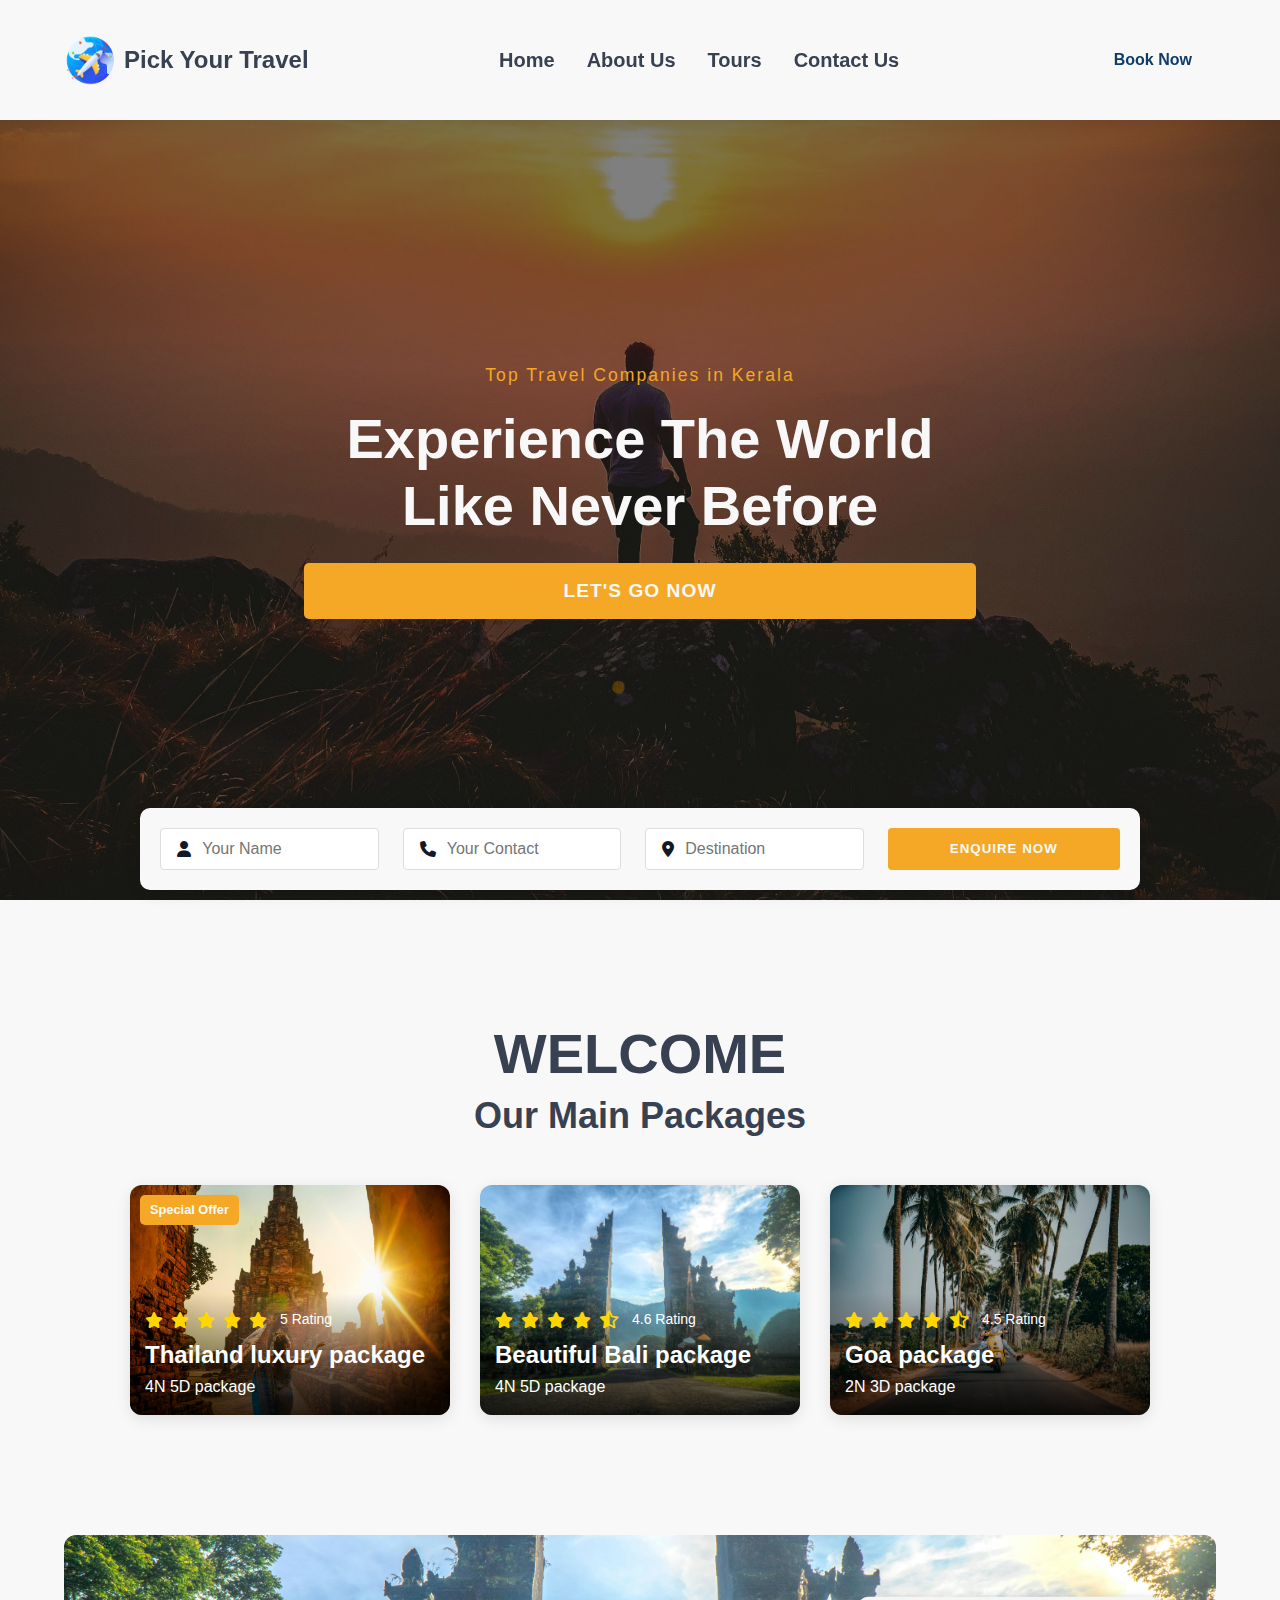
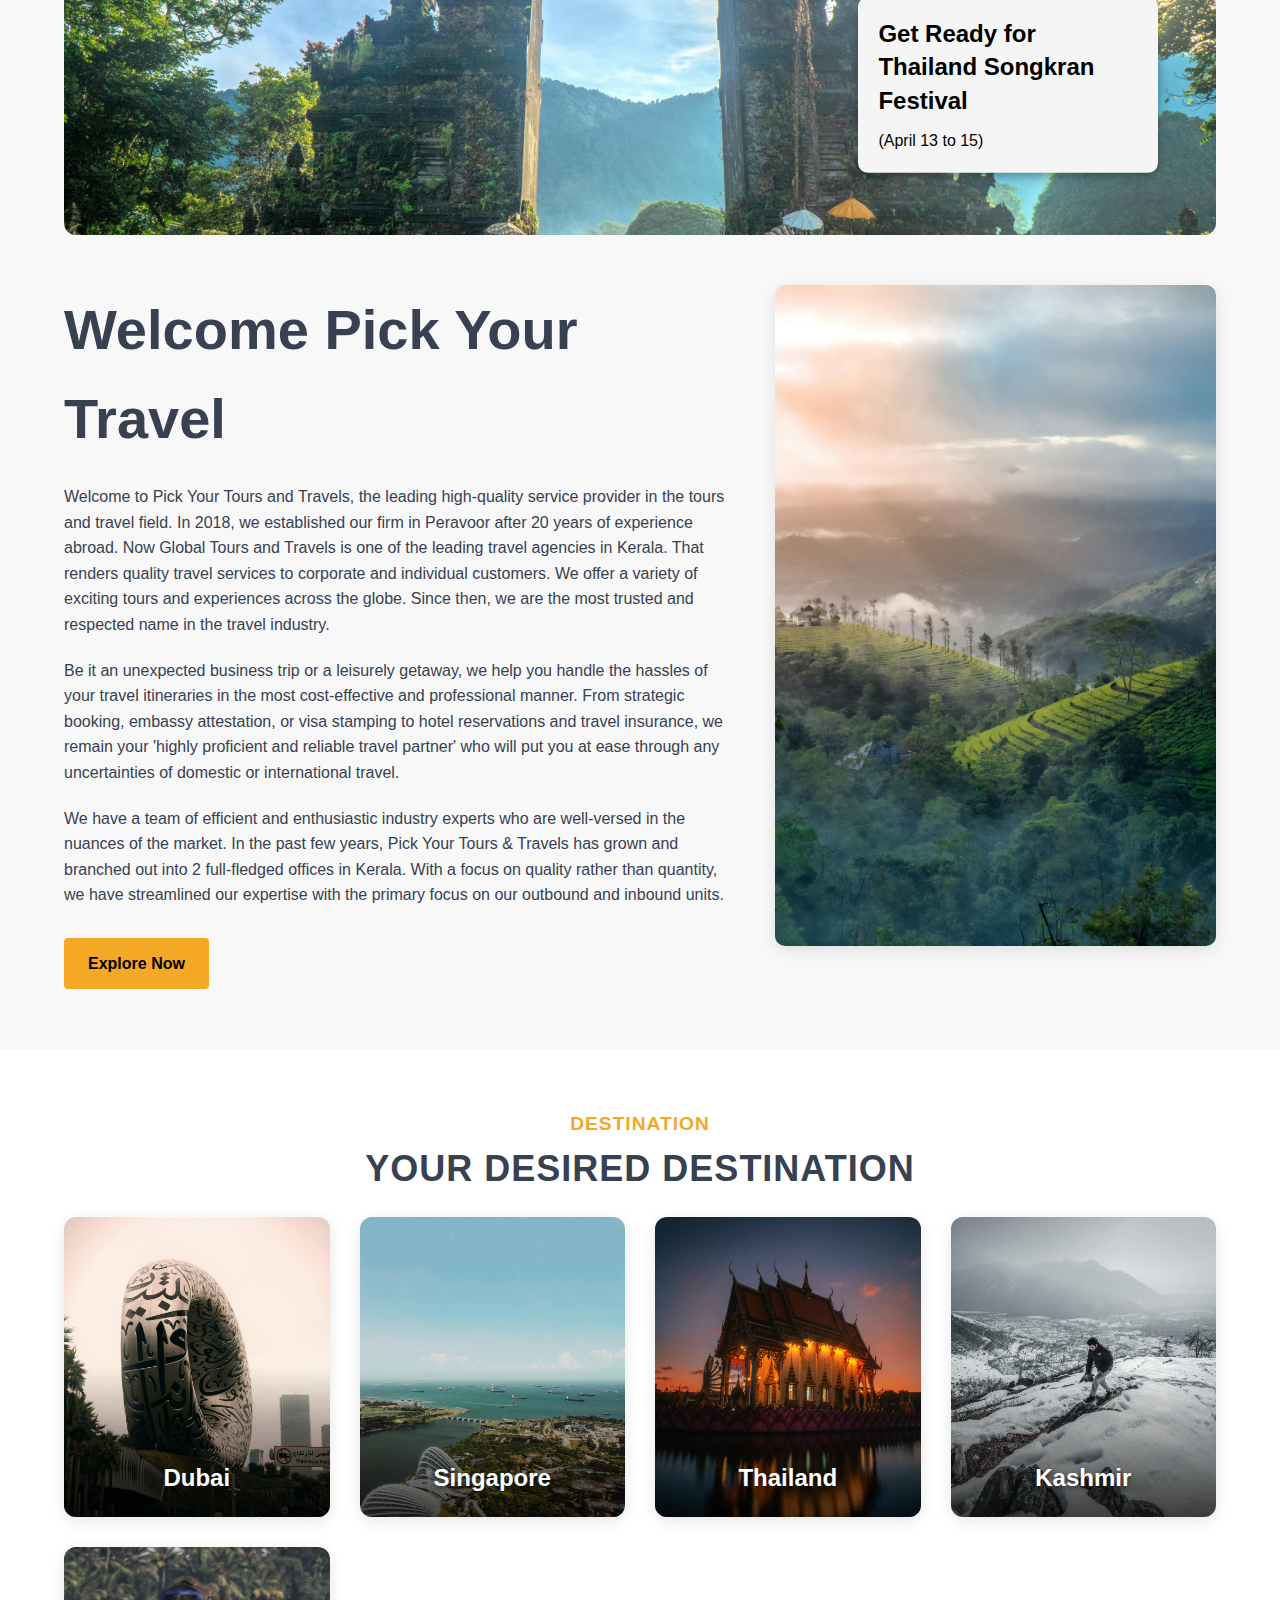
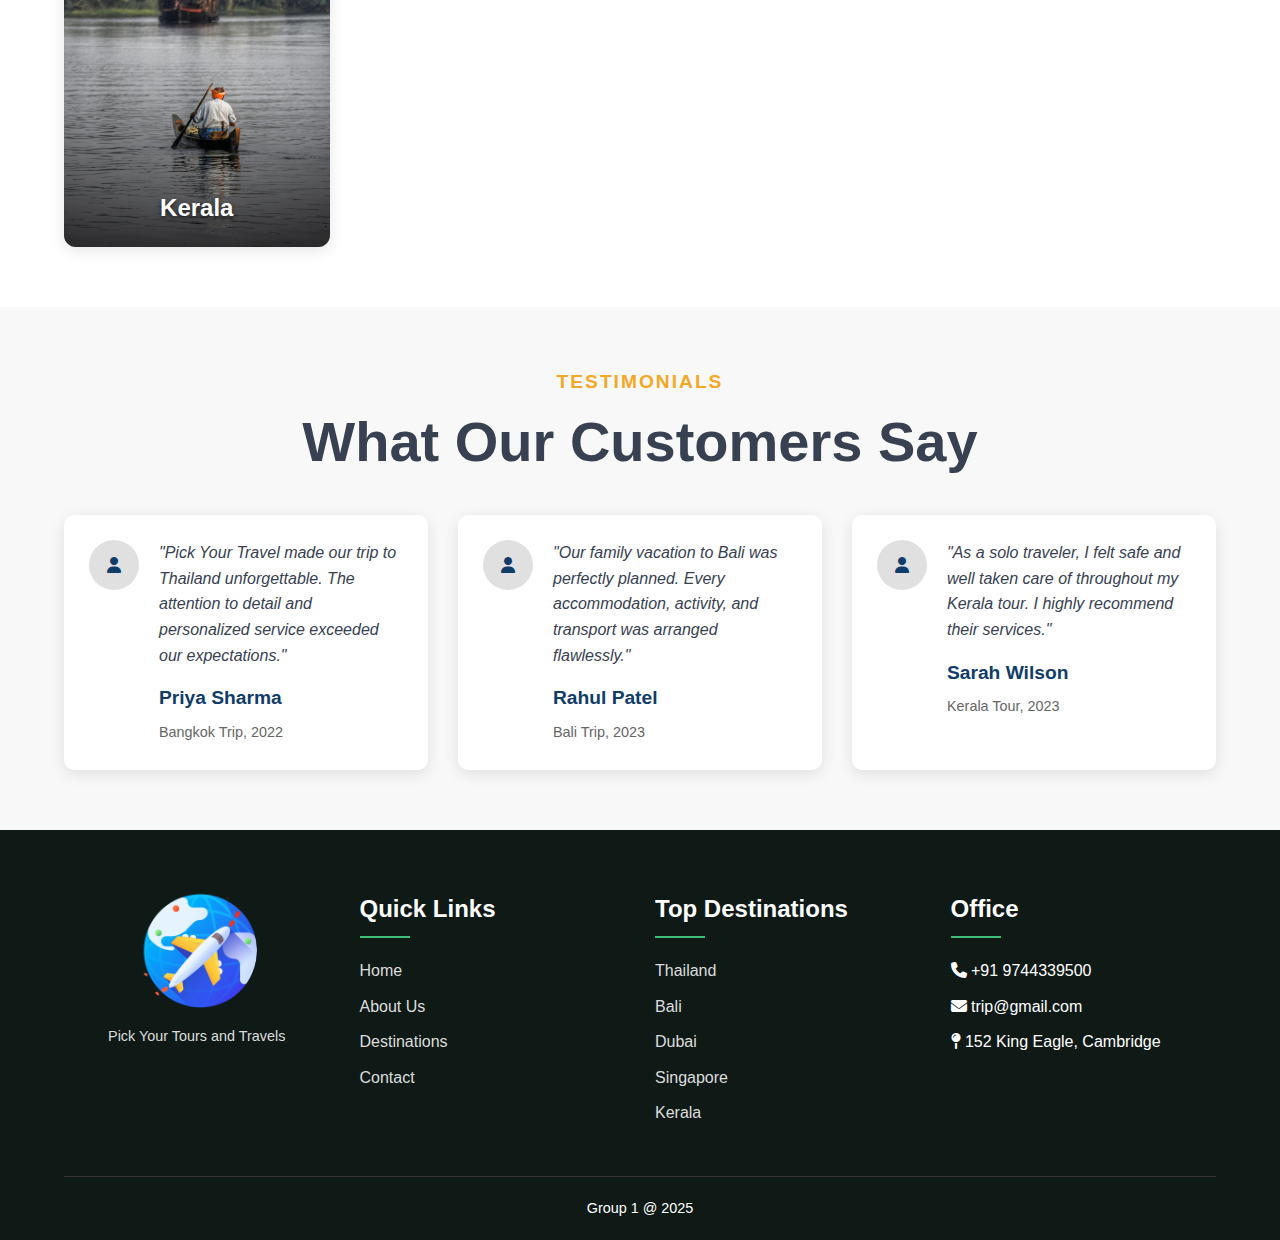
==== commit 04cdd841: "contact.html,styles added" ====
--- a/index.html
+++ b/index.html
@@ -20,7 +20,7 @@
                 <li><a href="index.html" class="nav-item">Home</a></li>
                 <li><a href="about.html" class="nav-item">About Us</a></li>
                 <li><a href="#" class="nav-item">Tours</a></li>
-                <li><a href="#" class="nav-item">Contact Us</a></li>
+                <li><a href="contact.html" class="nav-item">Contact Us</a></li>
             </ul>
         </nav>
         <a href="#" class="book-btn">Book Now</a>
--- a/css/styles.css
+++ b/css/styles.css
@@ -1,1075 +1,1239 @@
 :root {
-    --primary: #f4a825;
-    --secondary: #0f3c69;
-    --dark: #111827;
-    --light: #f8f8f8;
-    --text-dark: #374151;
-    --text-light: #ffffff;
-    --accent: #3dbd77;
-    --shadow: 0 4px 15px rgba(0, 0, 0, 0.1);
-    
-    --font-size-base: clamp(1rem, 0.55rem + 0.25vw, 1.2rem);
-    --h1-size: clamp(2rem, 1.5rem + 2.5vw, 3.5rem);
-    --h2-size: clamp(1.5rem, 1.25rem + 1.25vw, 2.5rem);
-    --h3-size: clamp(1.2rem, 1.1rem + 0.5vw, 1.8rem);
-    --h4-size: clamp(0.9rem, 0.8rem + 0.5vw, 1.3rem);
-  }
-  
-  * {
-    margin: 0;
-    padding: 0;
-    box-sizing: border-box;
-  }
-  
-  body, html {
-    font-family: 'Segoe UI', sans-serif;
-    color: var(--text-dark);
-    line-height: 1.6;
-    font-size: var(--font-size-base);
-    scroll-behavior: smooth;
-    overflow-x: hidden;
-  }
-  
-  h1 {
-    font-size: var(--h1-size);
-    font-weight: 700;
-    line-height: 1.2;
-  }
-  
-  h2 {
-    font-size: var(--h2-size);
-    font-weight: 700;
-    margin-bottom: 20px;
-  }
-  
-  h3 {
-    font-size: var(--h3-size);
-    font-weight: 600;
-  }
-  
-  h4 {
-    font-size: var(--h4-size);
-    font-weight: 600;
-  }
-  
-  a {
-    text-decoration: none;
-    color: inherit;
-    transition: color 0.3s ease;
-  }
-  
-  ul {
-    list-style: none;
-  }
-  
-  img {
+  --primary: #f4a825;
+  --secondary: #0f3c69;
+  --dark: #111827;
+  --light: #f8f8f8;
+  --text-dark: #374151;
+  --text-light: #ffffff;
+  --accent: #3dbd77;
+  --shadow: 0 4px 15px rgba(0, 0, 0, 0.1);
+  
+  --font-size-base: clamp(1rem, 0.55rem + 0.25vw, 1.2rem);
+  --h1-size: clamp(2rem, 1.5rem + 2.5vw, 3.5rem);
+  --h2-size: clamp(1.5rem, 1.25rem + 1.25vw, 2.5rem);
+  --h3-size: clamp(1.2rem, 1.1rem + 0.5vw, 1.8rem);
+  --h4-size: clamp(0.9rem, 0.8rem + 0.5vw, 1.3rem);
+}
+
+* {
+  margin: 0;
+  padding: 0;
+  box-sizing: border-box;
+}
+
+body, html {
+  font-family: 'Segoe UI', sans-serif;
+  color: var(--text-dark);
+  line-height: 1.6;
+  font-size: var(--font-size-base);
+  scroll-behavior: smooth;
+  overflow-x: hidden;
+}
+
+h1 {
+  font-size: var(--h1-size);
+  font-weight: 700;
+  line-height: 1.2;
+}
+
+h2 {
+  font-size: var(--h2-size);
+  font-weight: 700;
+  margin-bottom: 20px;
+}
+
+h3 {
+  font-size: var(--h3-size);
+  font-weight: 600;
+}
+
+h4 {
+  font-size: var(--h4-size);
+  font-weight: 600;
+}
+
+a {
+  text-decoration: none;
+  color: inherit;
+  transition: color 0.3s ease;
+}
+
+ul {
+  list-style: none;
+}
+
+img {
+  max-width: 100%;
+  height: auto;
+  display: block;
+}
+
+.section-title {
+  text-align: center;
+  margin-bottom: 40px;
+}
+
+.section-title h4 {
+  color: var(--primary);
+  letter-spacing: 2px;
+  text-transform: uppercase;
+  margin-bottom: 10px;
+}
+header {
+  display: flex;
+  justify-content: space-between;
+  align-items: center;
+  padding: 1rem 5%;
+  background: var(--light);
+  color: var(--text-dark);
+  position: fixed;
+  width: 100%;
+  height: 120px;
+  z-index: 100;
+  box-shadow: var(--shadow);
+}
+
+.logo {
+  display: flex;
+  align-items: center;
+  gap: 10px;
+}
+
+.logo img {
+  height: 50px;
+  width: 50px;
+  border-radius: 50%;
+  transition: transform 0.3s ease;
+}
+
+.logo:hover img {
+  transform: rotate(10deg);
+}
+
+.logo-text {
+  font-weight: 700;
+  font-size: 1.5rem;
+  color: var(--text-dark);
+}
+
+.nav-links {
+  display: flex;
+  gap: 2rem;
+  font-size: 20px;
+}
+
+.nav-item {
+  font-weight: 500;
+  padding: 1.2rem 0;
+  height: 4px;
+  font-weight: 900;
+  position: relative;
+  color: var(--text-dark);
+}
+
+.nav-item::after {
+  content: '';
+  position: absolute;
+  width: 0;
+  height: 2px;
+  bottom: 0;
+  left: 0;
+  background-color: var(--primary);
+  transition: width 0.3s ease;
+}
+.nav-item:hover {
+  color: var(--primary);
+}
+
+.nav-item:hover::after {
+  width: 100%;
+}
+
+.book-btn {
+  
+  color: var(--secondary);
+  font-weight: bold;
+  padding: 0.7rem 1.5rem;
+  border-radius: 4px;
+  transition: all 0.3s ease;
+  -webkit-transition: all 0.3s ease;
+  -moz-transition: all 0.3s ease;
+  -ms-transition: all 0.3s ease;
+  -o-transition: all 0.3s ease;
+}
+
+.book-btn:hover {
+  background-color: var(--primary);
+  transform: translateY(-3px);
+}
+
+.menu-toggle {
+  display: none;
+  font-size: 1.5rem;
+  cursor: pointer;
+}
+
+.hero {
+  position: relative;
+  height: 100vh;
+  min-height: 600px;
+  background: url('../images/bg.jpg') no-repeat center center/cover;
+  color: var(--light);
+  display: flex;
+  align-items: center;
+  justify-content: center;
+  padding-top: 80px;
+}
+
+.overlay {
+  position: absolute;
+  top: 0;
+  left: 0;
+  width: 100%;
+  height: 100%;
+  background: rgba(0, 0, 0, 0.5);
+  color: white;
+}
+
+
+.hero-content {
+  position: relative;
+  z-index: 2;
+  text-align: center;
+  padding: 0 5%;
+  max-width: 800px;
+}
+
+.subtitle {
+  color: var(--primary);
+  letter-spacing: 2px;
+  font-size: 1.1rem;
+  margin-bottom: 1rem;
+}
+
+
+.cta-btn {
+  display: block;
+  margin: 1.5rem auto 0 auto; 
+  background-color: var(--primary);
+  padding: 0.8rem 1.8rem;
+  border-radius: 5px;
+  text-align: center;
+  border: none;
+  color: var(--light);
+  font-weight: bold;
+  font-size: 1.2rem;
+  text-transform: uppercase;
+  letter-spacing: 1px;
+  transition: all 0.3s ease;
+}
+
+
+.cta-btn:hover {
+  background-color: var(--primary);
+  transform: translateY(-5px);
+  box-shadow: 0 5px 15px rgba(0, 0, 0, 0.2);
+}
+
+.pulse-btn {
+ 
+  animation: pulse 2s infinite;
+}
+
+@keyframes pulse {
+  0% {
+    box-shadow: 0 0 0 0 rgba(244, 168, 37, 0.7);
+  }
+  70% {
+    box-shadow: 0 0 0 10px rgba(244, 168, 37, 0);
+  }
+  100% {
+    box-shadow: 0 0 0 0 rgba(244, 168, 37, 0);
+  }
+}
+
+.enquiry-form {
+    position: absolute;
+    bottom: 0;
+    left: 50%;
+    display: flex;
+    padding: 20px;
+    border-radius: 8px;
+    gap: 1.5rem;
+    width: 90%;
+    max-width: 1000px;
+    z-index: 10;
+    box-shadow: var(--shadow);
+    flex-wrap: wrap;
+    transform: translateX(-50%);
+    padding: 20px;
+    background-color: var(--light);
+    border-radius: 10px;
+    margin-bottom: 10px;
+    -webkit-transform: translateX(-50%);
+    -moz-transform: translateX(-50%);
+    -ms-transform: translateX(-50%);
+    -o-transform: translateX(-50%);
+}
+
+.input-group {
+  display: flex;
+  align-items: center;
+  border: 1px solid #ddd;
+  padding: 0.7rem 1rem;
+  border-radius: 4px;
+  color: var(--dark);
+  background: #fff;
+  flex: 1;
+  min-width: 200px;
+}
+
+.input-group i {
+  margin-right: 0.7rem;
+  color: var(--dark);
+  
+}
+
+.input-group input {
+  border: none;
+  background: none;
+  outline: none;
+  color: var(--dark);
+  width: 100%;
+  font-size: 1rem;
+}
+
+.enquire-btn {
+  background-color: var(--primary);
+  border: none;
+  padding: 0.7rem 1.5rem;
+  color: var(--light);
+  font-weight: 600;
+  border-radius: 4px;
+  cursor: pointer;
+  transition: all 0.3s ease;
+  flex: 1;
+  min-width: 150px;
+  text-transform: uppercase;
+  letter-spacing: 1px;
+}
+
+.enquire-btn:hover {
+  background-color: var(--primary);
+  transform: translateY(-3px);
+}
+
+/* 
+--------------------------------
+Packages Section
+--------------------------------
+*/
+.packages {
+  padding: 120px 5% 60px;
+  background-color: var(--light);
+}
+
+.package-container {
+  display: flex;
+  justify-content: center;
+  gap: 30px;
+  flex-wrap: wrap;
+}
+
+.package-card {
+  position: relative;
+  width: 320px;
+  border-radius: 12px;
+  overflow: hidden;
+  box-shadow: var(--shadow);
+  transition: transform 0.4s ease, box-shadow 0.4s ease;
+}
+
+.package-card:hover {
+  transform: translateY(-10px);
+  box-shadow: 0 15px 25px rgba(0, 0, 0, 0.2);
+}
+
+.package-card img {
+  width: 100%;
+  height: 230px;
+  object-fit: cover;
+}
+
+.badge {
+  position: absolute;
+  top: 10px;
+  left: 10px;
+  background: var(--primary);
+  color: var(--light);
+  padding: 5px 10px;
+  font-size: 0.8rem;
+  font-weight: 600;
+  border-radius: 5px;
+  z-index: 2;
+}
+
+.package-details {
+  padding: 15px;
+  background: linear-gradient(to top, rgba(0,0,0,0.8), rgba(0,0,0,0));
+  position: absolute;
+  bottom: 0;
+  width: 100%;
+  color: white;
+}
+
+.rating {
+  display: flex;
+  align-items: center;
+  gap: 8px;
+  font-size: 18px;
+  color: gold;
+  margin-bottom: 5px;
+}
+.rating .fa-star {
+  color: gold;
+  font-size: 16px;
+}
+
+.rating span {
+  color: #fff;
+  font-size: 14px;
+  margin-left: 5px;
+}
+
+
+.home-about-section {
+  padding: 60px 5%;
+  background: var(--light);
+}
+
+.banner {
+  position: relative;
+  text-align: center;
+  margin-bottom: 50px;
+}
+
+.banner img {
+  width: 100%;
+  height: 300px;
+  border-radius: 12px;
+  object-fit: cover;
+}
+
+.festival-promo {
+  position: absolute;
+  right: 5%;
+  top: 50%;
+  transform: translateY(-50%);
+  background: whitesmoke;
+  color:black;
+  padding: 20px;
+  border-radius: 10px;
+  box-shadow: 0 4px 10px rgba(0, 0, 0, 0.3);
+  max-width: 300px;
+  text-align: left;
+}
+
+.animated-element {
+  animation: float 3s ease-in-out infinite;
+}
+
+@keyframes float {
+  0% {
+    transform: translateY(-50%);
+  }
+  50% {
+    transform: translateY(-55%);
+  }
+  100% {
+    transform: translateY(-50%);
+  }
+}
+
+.festival-promo h3 {
+  margin-bottom: 10px;
+  line-height: 1.4;
+}
+
+.about-grid {
+  display: flex;
+  flex-wrap: wrap;
+  gap: 40px;
+  justify-content: space-between;
+}
+
+.about-text {
+  flex: 1 1 55%;
+  min-width: 300px;
+}
+.about-text h2 {
+  margin-bottom: 20px;
+  font-size: var(--h1-size);
+}
+
+.about-text p {
+  margin-bottom: 20px;
+}
+
+.explore-btn {
+  display: inline-block;
+  background-color: var(--primary);
+  color: black;
+  padding: 0.8rem 1.5rem;
+  border-radius: 4px;
+  font-weight: 600;
+  margin-top: 10px;
+  transition: all 0.3s ease;
+}
+
+.explore-btn:hover {
+  background-color: var(--primary);
+  transform: translateY(-3px);
+}
+
+.about-images {
+  flex: 1 1 35%;
+  min-width: 300px;
+  display: flex;
+  flex-direction: column;
+  gap: 20px;
+}
+
+.about-images img {
+  border-radius: 10px;
+  box-shadow: var(--shadow);
+  transition: transform 0.3s ease;
+}
+
+.about-images img:hover {
+  transform: scale(1.05);
+}
+
+.destination-section {
+  padding: 60px 5%;
+  text-align: center;
+  background: #fff;
+  color:white;
+}
+
+.section-header h4 {
+  color: var(--primary);
+  letter-spacing: 1px;
+  text-transform: uppercase;
+ 
+}
+.section-header h2 {
+  color: var(--text-dark);
+  letter-spacing: 1px;
+  text-transform: uppercase;
+ 
+}
+
+.icon-divider {
+   
+  font-size: 2.5rem;
+  color: #0f1a17;
+  margin: 10px 0 40px;
+}
+
+.destination-grid {
+  display: grid;
+  grid-template-columns: repeat(auto-fill, minmax(220px, 1fr));
+  gap: 30px;
+}
+
+.destination-card {
+  position: relative;
+  border-radius: 12px;
+  overflow: hidden;
+  box-shadow: var(--shadow);
+  transition: transform 0.4s ease;
+  height: 300px;
+}
+
+.destination-card:hover {
+  transform: translateY(-10px);
+}
+
+.destination-card img {
+  width: 100%;
+  height: 100%;
+  object-fit: cover;
+  transition: transform 0.5s ease;
+}
+
+.destination-card:hover img {
+  transform: scale(1.1);
+}
+
+.destination-card h3 {
+  position: absolute;
+  bottom: 20px;
+  left: 0;
+  right: 0;
+  color: var(--text-light);
+  text-shadow: 0 2px 4px rgba(0,0,0,0.6);
+  z-index: 2;
+}
+
+.destination-card::after {
+  content: '';
+  position: absolute;
+  bottom: 0;
+  left: 0;
+  width: 100%;
+  height: 50%;
+  background: linear-gradient(to top, rgba(0,0,0,0.7), transparent);
+}
+
+.testimonials {
+  padding: 60px 5%;
+  background-color: var(--light);
+}
+
+.testimonial-container {
+  display: flex;
+  flex-wrap: wrap;
+  gap: 30px;
+  justify-content: center;
+}
+
+.testimonial-card {
+  display: flex;
+  gap: 20px;
+  background: #fff;
+  padding: 25px;
+  border-radius: 10px;
+  box-shadow: var(--shadow);
+  max-width: 500px;
+  flex: 1 1 300px;
+  transition: transform 0.3s ease;
+}
+
+.testimonial-card:hover {
+  transform: translateY(-5px);
+}
+
+.testimonial-img i {
+  width: 50px;
+  height: 50px;
+  background-color: rgb(224, 224, 224);
+  color: var(--secondary);
+  border-radius: 50%;
+  display: flex;
+  align-items: center;
+  justify-content: center;
+}
+
+  
+  
+
+.testimonial-content p {
+  font-style: italic;
+  margin-bottom: 15px;
+}
+
+.testimonial-content h4 {
+  color: var(--secondary);
+  margin-bottom: 5px;
+}
+
+.testimonial-content span {
+  font-size: 0.9rem;
+  color: #666;
+}
+
+.about-section {
+  padding: 5rem 2rem;
+  background-color: #f9f9f9;
+  color: #333;
+}
+
+.about-content {
+  max-width: 1200px;
+  margin: 0 auto;
+  display: flex;
+  flex-direction: column;
+  gap: 3rem;
+}
+
+.about-header {
+  text-align: center;
+  margin-bottom: 2rem;
+}
+
+.about-header h2 {
+  font-size: 2.5rem;
+  color: #23527C;
+  margin: 3rem 0 1.5rem 0;
+}
+
+.about-header p {
+  font-size: 1.2rem;
+  color: #666;
+  max-width: 800px;
+  margin: 0 auto;
+}
+
+.about-features {
+  display: grid;
+  grid-template-columns: repeat(auto-fit, minmax(300px, 1fr));
+  gap: 2rem;
+}
+
+.feature-card {
+  background: white;
+  padding: 2rem;
+  border-radius: 10px;
+  box-shadow: 0 5px 15px rgba(0,0,0,0.1);
+  text-align: center;
+}
+
+.feature-card i {
+  font-size: 2.5rem;
+  color: #f4a825;
+  margin-bottom: 1rem;
+}
+
+.feature-card h3 {
+  color: #23527C;
+  margin-bottom: 1rem;
+}
+
+.team-section {
+  background-color: #23527C;
+  color: white;
+  padding: 5rem 2rem;
+  text-align: center;
+}
+
+.team-members {
+  display: grid;
+  grid-template-columns: repeat(auto-fit, minmax(250px, 1fr));
+  gap: 2rem;
+  max-width: 1200px;
+  margin: 3rem auto 0;
+}
+
+.team-member {
+  background: white;
+  padding: 2rem;
+  border-radius: 10px;
+  color: #333;
+}
+
+.team-member img {
+  width: 150px;
+  height: 150px;
+  border-radius: 50%;
+  object-fit: cover;
+  margin-bottom: 1rem;
+  border: 5px solid #f4a825;
+}
+
+/* Contact Page Styles */
+.contact-page {
+padding: 80px 5%;
+
+}
+.hero-contact{
+position: relative;
+height: 110px;
+min-height: 600px;
+background: url('../images/contacthero.jpeg') no-repeat center center/cover;
+color: var(--light);
+display: flex;
+align-items: center;
+justify-content: center;
+padding-top: 100px;
+}
+
+
+
+.contact-container {
+display: flex;
+flex-wrap: wrap;
+gap: 3rem;
+justify-content: center;
+max-width: 1300px;
+margin: 0 auto;
+}
+
+.contact-form,
+.contact-info {
+background: #fff;
+border-radius: 12px;
+box-shadow: var(--shadow);
+padding: 2.5rem;
+flex: 1 1 500px;
+}
+
+.contact-form {
+max-width: 900px;
+}
+
+.contact-form form label {
+font-weight: 600;
+margin-top: 10px;
+display: block;
+margin-bottom: 5px;
+}
+
+.contact-form input,
+.contact-form textarea {
+width: 100%;
+padding: 1rem;
+border: 1px solid #ccc;
+border-radius: 8px;
+font-size: var(--font-size-base);
+margin-bottom: 1.5rem;
+transition: all 0.3s ease;
+}
+
+.contact-form input:focus,
+.contact-form textarea:focus {
+outline: none;
+border-color: var(--primary);
+transform: scale(1.02);
+}
+
+.contact-form button {
+background-color: var(--primary);
+color: var(--text-light);
+padding: 1rem 2rem;
+border: none;
+border-radius: 8px;
+font-weight: bold;
+cursor: pointer;
+text-transform: uppercase;
+letter-spacing: 1px;
+transition: background-color 0.3s ease, transform 0.3s ease;
+}
+
+.contact-form button:hover {
+background-color: var(--accent);
+transform: translateY(-3px);
+}
+
+.contact-info {
+background: var(--secondary);
+color: var(--text-light);
+}
+
+.contact-info h3 {
+margin-bottom: 1rem;
+color: var(--primary);
+text-align: center;
+}
+
+.contact-info p {
+margin-bottom: 1rem;
+font-size: 1.7rem;
+line-height: 1.7;
+text-align: center;
+}
+
+.footer {
+  background: #0f1a17;
+  color: var(--text-light);
+  padding: 60px 0 20px;
+  color: white;
+}
+
+.footer-container {
+  width: 90%;
+  max-width: 1200px;
+  margin: 0 auto;
+}
+
+.footer-top {
+  display: flex;
+  flex-wrap: wrap;
+  justify-content: space-between;
+  gap: 40px;
+  margin-bottom: 40px;
+}
+
+.footer-logo {
+  flex: 1 1 200px;
+  display: flex;
+  flex-direction: column;
+  align-items: center;
+  text-align: center;
+}
+
+.footer-logo img {
+  width: 120px;
+  height: 120px;
+  border-radius: 50%;
+  margin-bottom: 15px;
+}
+
+.brand-text {
+  font-size: 0.9rem;
+  color: #ddd;
+}
+
+.footer-columns {
+  flex: 3;
+  display: flex;
+  flex-wrap: wrap;
+  justify-content: space-between;
+  gap: 30px;
+}
+
+.footer-column {
+  flex: 1 1 200px;
+}
+
+.footer-column h3 {
+  margin-bottom: 20px;
+  position: relative;
+  padding-bottom: 10px;
+  display: inline-block;
+}
+
+.footer-column h3::after {
+  content: '';
+  position: absolute;
+  bottom: 0;
+  left: 0;
+  width: 50px;
+  height: 2px;
+  background: var(--accent);
+}
+
+.footer-column ul li {
+  margin-bottom: 10px;
+}
+
+.footer-column a {
+  color: #ddd;
+  transition: color 0.3s ease;
+}
+
+.footer-column a:hover {
+  color: var(--accent);
+}
+
+.footer-bottom {
+  border-top: 1px solid #333;
+  padding-top: 20px;
+  display: flex;
+  flex-direction: column;
+  align-items:center;
+  gap: 15px;
+}
+
+.socials span {
+  margin-right: 15px;
+}
+
+.socials a {
+  color: var(--text-light);
+  margin: 0 10px;
+  font-size: 1.2rem;
+  transition: all 0.3s ease;
+}
+
+.socials a:hover {
+  color: var(--accent);
+  transform: translateY(-3px);
+}
+
+.footer-info {
+  text-align: center;
+  font-size: 0.9rem;
+}
+
+
+
+
+@media (max-width: 992px) {
+  header {
+    padding: 0.8rem 4%;
+  }
+  
+  .nav-links {
+    gap: 1.5rem;
+  }
+  
+  .hero h1 {
+    font-size: clamp(1.8rem, 1.5rem + 1.5vw, 3rem);
+  }
+  
+  .festival-promo {
+    position: static;
+    transform: none;
+    margin: 20px auto 0;
+    max-width: 80%;
+  }
+  
+  .animated-element {
+    animation: none;
+  }
+  
+  .about-grid, .footer-top {
+    gap: 30px;
+  }
+  
+  .destination-grid {
+    grid-template-columns: repeat(auto-fill, minmax(200px, 1fr));
+  }
+  .contact-container {
+    flex-direction: column;
+    align-items: center;
+    padding: 0 2rem;
+  }
+  
+  .contact-form,
+  .contact-info {
     max-width: 100%;
-    height: auto;
-    display: block;
-  }
-  
-  .section-title {
-    text-align: center;
-    margin-bottom: 40px;
-  }
-  
-  .section-title h4 {
-    color: var(--primary);
-    letter-spacing: 2px;
-    text-transform: uppercase;
-    margin-bottom: 10px;
-  }
+  }
+}
+
+@media (max-width: 768px) {
   header {
-    display: flex;
     justify-content: space-between;
-    align-items: center;
     padding: 1rem 5%;
-    background: var(--light);
-    color: var(--text-dark);
+  }
+  
+  .logo-text {
+    font-size: 1rem;
+  }
+  
+  .enquiry-form {
+    position: static;
+    transform: none;
+    width: 100%;
+    margin: 20px 0 0 0;
+    order: 2; 
+  }
+  .nav-links {
     position: fixed;
+    top: 70px;
+    left: -100%;
     width: 100%;
-    z-index: 100;
-    box-shadow: var(--shadow);
-  }
-  
-  .logo {
-    display: flex;
-    align-items: center;
-    gap: 10px;
-  }
-  
-  .logo img {
-    height: 50px;
-    width: 50px;
-    border-radius: 50%;
-    transition: transform 0.3s ease;
-  }
-  
-  .logo:hover img {
-    transform: rotate(10deg);
-  }
-  
-  .logo-text {
-    font-weight: 700;
-    font-size: 1.5rem;
-    color: var(--text-dark);
-  }
-  
-  .nav-links {
-    display: flex;
-    gap: 2rem;
-  }
-  
-  .nav-item {
-    font-weight: 500;
-    padding: 1.2rem 0;
-    font-weight: 900;
-    position: relative;
-    color: var(--text-dark);
-  }
-  
-  .nav-item::after {
-    content: '';
-    position: absolute;
-    width: 0;
-    height: 2px;
-    bottom: 0;
-    left: 0;
-    background-color: var(--primary);
-    transition: width 0.3s ease;
-  }
-  .nav-item:hover {
-    color: var(--primary);
-  }
-  
-  .nav-item:hover::after {
-    width: 100%;
-  }
-  
-  .book-btn {
-    
-    color: var(--secondary);
-    font-weight: bold;
-    padding: 0.7rem 1.5rem;
-    border-radius: 4px;
-    transition: all 0.3s ease;
-    -webkit-transition: all 0.3s ease;
-    -moz-transition: all 0.3s ease;
-    -ms-transition: all 0.3s ease;
-    -o-transition: all 0.3s ease;
-  }
-  
-  .book-btn:hover {
-    background-color: var(--primary);
-    transform: translateY(-3px);
-  }
-  
-  .menu-toggle {
-    display: none;
-    font-size: 1.5rem;
-    cursor: pointer;
-  }
-  
-  .hero {
-    position: relative;
-    height: 100vh;
-    min-height: 600px;
-    background: url('../images/bg.jpg') no-repeat center center/cover;
-    color: var(--light);
-    display: flex;
+    height: calc(100vh - 70px);
+    background: rgba(255, 255, 255, 0.95);
+    color: white;
+    flex-direction: column;
     align-items: center;
     justify-content: center;
-    padding-top: 80px;
-  }
-  
-  .overlay {
-    position: absolute;
-    top: 0;
+    gap: 2rem;
+    transition: all 0.4s ease;
+    z-index: 99;
+  }
+  
+  .nav-links.active {
     left: 0;
-    width: 100%;
-    height: 100%;
-    background: rgba(0, 0, 0, 0.5);
-    color: white;
-  }
-  
+  }
+  
+  .menu-toggle {
+    display: block;
+  }
+  
+  .book-btn {
+    display: none;
+  }
+  
+  .hero {
+    height: auto;
+    min-height: 100vh;
+    flex-direction: column;
+    padding-bottom: 40px; 
+  }
   
   .hero-content {
-    position: relative;
-    z-index: 2;
-    text-align: center;
-    padding: 0 5%;
-    max-width: 800px;
-  }
-  
-  .subtitle {
-    color: var(--primary);
-    letter-spacing: 2px;
-    font-size: 1.1rem;
-    margin-bottom: 1rem;
-  }
-  
-  .cta-btn {
-    display: inline-block;
-    background-color: var(--primary);
-    padding: 0.8rem 1.8rem;
-    border-radius: 5px;
-    border-color: #e09417;
-    color: var(--light);
-    font-weight: bold;
-    font-size: 1.2rem;
-    text-transform: uppercase;
-    letter-spacing: 1px;
-    margin-top: 1.5rem;
-    transition: all 0.3s ease;
-  }
-  
-  .cta-btn:hover {
-    background-color: var(--primary);
-    transform: translateY(-5px);
-    box-shadow: 0 5px 15px rgba(0, 0, 0, 0.2);
-  }
-  
-  .pulse-btn {
-    animation: pulse 2s infinite;
-  }
-  
-  @keyframes pulse {
-    0% {
-      box-shadow: 0 0 0 0 rgba(244, 168, 37, 0.7);
-    }
-    70% {
-      box-shadow: 0 0 0 10px rgba(244, 168, 37, 0);
-    }
-    100% {
-      box-shadow: 0 0 0 0 rgba(244, 168, 37, 0);
-    }
-  }
-  
-  .enquiry-form {
-      position: absolute;
-      bottom: 0;
-      left: 50%;
-      display: flex;
-      padding: 20px;
-      border-radius: 8px;
-      gap: 1.5rem;
-      width: 90%;
-      max-width: 1000px;
-      z-index: 10;
-      box-shadow: var(--shadow);
-      flex-wrap: wrap;
-      transform: translateX(-50%);
-      padding: 20px;
-      background-color: var(--light);
-      border-radius: 10px;
-      margin-bottom: 10px;
-      -webkit-transform: translateX(-50%);
-      -moz-transform: translateX(-50%);
-      -ms-transform: translateX(-50%);
-      -o-transform: translateX(-50%);
-  }
-  
-  .input-group {
-    display: flex;
-    align-items: center;
-    border: 1px solid #ddd;
-    padding: 0.7rem 1rem;
-    border-radius: 4px;
-    color: var(--dark);
-    background: #fff;
-    flex: 1;
-    min-width: 200px;
-  }
-  
-  .input-group i {
-    margin-right: 0.7rem;
-    color: var(--dark);
-    
-  }
-  
-  .input-group input {
-    border: none;
-    background: none;
-    outline: none;
-    color: var(--dark);
-    width: 100%;
-    font-size: 1rem;
-  }
-  
-  .enquire-btn {
-    background-color: var(--primary);
-    border: none;
-    padding: 0.7rem 1.5rem;
-    color: var(--light);
-    font-weight: 600;
-    border-radius: 4px;
-    cursor: pointer;
-    transition: all 0.3s ease;
-    flex: 1;
-    min-width: 150px;
-    text-transform: uppercase;
-    letter-spacing: 1px;
-  }
-  
-  .enquire-btn:hover {
-    background-color: var(--primary);
-    transform: translateY(-3px);
-  }
-  
-  /* 
-  --------------------------------
-  Packages Section
-  --------------------------------
-  */
-  .packages {
-    padding: 120px 5% 60px;
-    background-color: var(--light);
-  }
-  
-  .package-container {
-    display: flex;
-    justify-content: center;
-    gap: 30px;
-    flex-wrap: wrap;
-  }
-  
-  .package-card {
-    position: relative;
-    width: 320px;
-    border-radius: 12px;
-    overflow: hidden;
-    box-shadow: var(--shadow);
-    transition: transform 0.4s ease, box-shadow 0.4s ease;
-  }
-  
-  .package-card:hover {
-    transform: translateY(-10px);
-    box-shadow: 0 15px 25px rgba(0, 0, 0, 0.2);
-  }
-  
-  .package-card img {
-    width: 100%;
-    height: 230px;
-    object-fit: cover;
-  }
-  
-  .badge {
-    position: absolute;
-    top: 10px;
-    left: 10px;
-    background: var(--primary);
-    color: var(--light);
-    padding: 5px 10px;
-    font-size: 0.8rem;
-    font-weight: 600;
-    border-radius: 5px;
-    z-index: 2;
-  }
-  
-  .package-details {
-    padding: 15px;
-    background: linear-gradient(to top, rgba(0,0,0,0.8), rgba(0,0,0,0));
-    position: absolute;
-    bottom: 0;
-    width: 100%;
-    color: white;
-  }
-  
-  .rating {
-    display: flex;
-    align-items: center;
-    gap: 8px;
-    font-size: 18px;
-    color: gold;
-    margin-bottom: 5px;
-  }
-  .rating .fa-star {
-    color: gold;
-    font-size: 16px;
-  }
-  
-  .rating span {
-    color: #fff;
-    font-size: 14px;
-    margin-left: 5px;
-  }
-  
-  
-  .home-about-section {
-    padding: 60px 5%;
-    background: var(--light);
-  }
-  
-  .banner {
-    position: relative;
-    text-align: center;
-    margin-bottom: 50px;
-  }
-  
-  .banner img {
-    width: 100%;
-    height: 300px;
-    border-radius: 12px;
-    object-fit: cover;
-  }
-  
-  .festival-promo {
-    position: absolute;
-    right: 5%;
-    top: 50%;
-    transform: translateY(-50%);
-    background: whitesmoke;
-    color:black;
-    padding: 20px;
-    border-radius: 10px;
-    box-shadow: 0 4px 10px rgba(0, 0, 0, 0.3);
-    max-width: 300px;
-    text-align: left;
-  }
-  
-  .animated-element {
-    animation: float 3s ease-in-out infinite;
-  }
-  
-  @keyframes float {
-    0% {
-      transform: translateY(-50%);
-    }
-    50% {
-      transform: translateY(-55%);
-    }
-    100% {
-      transform: translateY(-50%);
-    }
-  }
-  
-  .festival-promo h3 {
-    margin-bottom: 10px;
-    line-height: 1.4;
-  }
-  
-  .about-grid {
-    display: flex;
-    flex-wrap: wrap;
-    gap: 40px;
-    justify-content: space-between;
-  }
-  
-  .about-text {
-    flex: 1 1 55%;
-    min-width: 300px;
-  }
-  .about-text h2 {
-    margin-bottom: 20px;
-    font-size: var(--h1-size);
-  }
-  
-  .about-text p {
-    margin-bottom: 20px;
-  }
-  
-  .explore-btn {
-    display: inline-block;
-    background-color: var(--primary);
-    color: black;
-    padding: 0.8rem 1.5rem;
-    border-radius: 4px;
-    font-weight: 600;
-    margin-top: 10px;
-    transition: all 0.3s ease;
-  }
-  
-  .explore-btn:hover {
-    background-color: var(--primary);
-    transform: translateY(-3px);
-  }
-  
-  .about-images {
-    flex: 1 1 35%;
-    min-width: 300px;
     display: flex;
     flex-direction: column;
+    padding: 100px 5% 20px; 
+  }
+  
+  
+  .cta-btn {
+    margin-bottom: 20px;
+  }
+  
+ 
+  .input-group {
+    width: 100%;
+  }
+  
+  .enquire-btn {
+    width: 100%;
+  }
+  
+  .package-card {
+    width: 100%;
+    max-width: 350px;
+  }
+  
+  .about-grid {
+    flex-direction: column;
+  }
+  
+  .about-images {
+    order: -1;
+    flex-direction: row;
+    flex-wrap: wrap;
+  }
+  
+  .about-images img {
+    flex: 1 1 45%;
+    min-width: 250px;
+  }
+  
+  .footer-columns {
+    flex-direction: column;
+    gap: 30px;
+  }
+  
+  .footer-column {
+    text-align: center;
+  }
+  
+  .footer-column h3 {
+    display: block;
+    text-align: center;
+  }
+  
+  .footer-column h3::after {
+    left: 50%;
+    transform: translateX(-50%);
+  }
+
+  .about-header h2 {
+      font-size: 2rem;
+      /* margin: 12.5rem 0 1.5rem 0; */
+  }
+  .about-section {
+      background-color: #f2f1f1;
+  }
+  .about-content {
+      gap: 2rem;
+  }
+  .team-section {
+      padding: 4rem 2rem;
+  }
+  .team-section h2 {
+      margin-bottom: 1rem;
+  }
+  .contact-form,
+.contact-info {
+padding: 1.5rem;
+margin: 0 auto;
+}
+
+.contact-form button {
+width: 100%;
+font-size: 1rem;
+}
+
+.hero-content h1 {
+font-size: 2rem;
+}
+
+.contact-info p {
+font-size: 1.3rem;
+}
+
+}
+
+
+@media (max-width: 480px) {
+  header {
+    padding: 0.8rem 4%;
+  }
+  
+  .logo img {
+    height: 40px;
+    width: 40px;
+  }
+  
+  .hero {
+    height: 80vh;
+  }
+  
+  .subtitle {
+    font-size: 0.9rem;
+  }
+  
+  .cta-btn {
+    padding: 0.7rem 1.2rem;
+  }
+  
+  .section-title h1 {
+    font-size: var(--h1-size);
+  }
+  
+  .festival-promo {
+    max-width: 100%;
+    padding: 15px;
+  }
+  
+  .festival-promo h3 {
+    font-size: 1.2rem;
+  }
+  
+  .about-images img {
+    flex: 1 1 100%;
+  }
+  
+  .destination-grid {
+    grid-template-columns: 1fr;
     gap: 20px;
   }
   
-  .about-images img {
-    border-radius: 10px;
-    box-shadow: var(--shadow);
-    transition: transform 0.3s ease;
-  }
-  
-  .about-images img:hover {
-    transform: scale(1.05);
-  }
-  
-  .destination-section {
-    padding: 60px 5%;
-    text-align: center;
-    background: #fff;
-    color:white;
-  }
-  
-  .section-header h4 {
-    color: var(--primary);
-    letter-spacing: 1px;
-    text-transform: uppercase;
-   
-  }
-  .section-header h2 {
-    color: var(--text-dark);
-    letter-spacing: 1px;
-    text-transform: uppercase;
-   
-  }
-  
-  .icon-divider {
-     
-    font-size: 2.5rem;
-    color: #0f1a17;
-    margin: 10px 0 40px;
-  }
-  
-  .destination-grid {
-    display: grid;
-    grid-template-columns: repeat(auto-fill, minmax(220px, 1fr));
-    gap: 30px;
-  }
-  
-  .destination-card {
-    position: relative;
-    border-radius: 12px;
-    overflow: hidden;
-    box-shadow: var(--shadow);
-    transition: transform 0.4s ease;
-    height: 300px;
-  }
-  
-  .destination-card:hover {
-    transform: translateY(-10px);
-  }
-  
-  .destination-card img {
-    width: 100%;
-    height: 100%;
-    object-fit: cover;
-    transition: transform 0.5s ease;
-  }
-  
-  .destination-card:hover img {
-    transform: scale(1.1);
-  }
-  
-  .destination-card h3 {
-    position: absolute;
-    bottom: 20px;
-    left: 0;
-    right: 0;
-    color: var(--text-light);
-    text-shadow: 0 2px 4px rgba(0,0,0,0.6);
-    z-index: 2;
-  }
-  
-  .destination-card::after {
-    content: '';
-    position: absolute;
-    bottom: 0;
-    left: 0;
-    width: 100%;
-    height: 50%;
-    background: linear-gradient(to top, rgba(0,0,0,0.7), transparent);
-  }
-  
-  .testimonials {
-    padding: 60px 5%;
-    background-color: var(--light);
-  }
-  
-  .testimonial-container {
-    display: flex;
-    flex-wrap: wrap;
-    gap: 30px;
-    justify-content: center;
-  }
-  
   .testimonial-card {
-    display: flex;
-    gap: 20px;
-    background: #fff;
-    padding: 25px;
-    border-radius: 10px;
-    box-shadow: var(--shadow);
-    max-width: 500px;
-    flex: 1 1 300px;
-    transition: transform 0.3s ease;
-  }
-  
-  .testimonial-card:hover {
-    transform: translateY(-5px);
-  }
-  
-  .testimonial-img i {
-    width: 50px;
-    height: 50px;
-    background-color: rgb(224, 224, 224);
-    color: var(--secondary);
-    border-radius: 50%;
-    display: flex;
-    align-items: center;
-    justify-content: center;
-  }
-  
-    
-    
-  
-  .testimonial-content p {
-    font-style: italic;
-    margin-bottom: 15px;
-  }
-  
-  .testimonial-content h4 {
-    color: var(--secondary);
-    margin-bottom: 5px;
-  }
-  
-  .testimonial-content span {
-    font-size: 0.9rem;
-    color: #666;
-  }
-
-  .about-section {
-    padding: 5rem 2rem;
-    background-color: #f9f9f9;
-    color: #333;
-}
-
-.about-content {
-    max-width: 1200px;
-    margin: 0 auto;
-    display: flex;
-    flex-direction: column;
-    gap: 3rem;
-}
-
-.about-header {
-    text-align: center;
-    margin-bottom: 2rem;
-}
-
-.about-header h2 {
-    font-size: 2.5rem;
-    color: #23527C;
-    margin: 3rem 0 1.5rem 0;
-}
-
-.about-header p {
-    font-size: 1.2rem;
-    color: #666;
-    max-width: 800px;
-    margin: 0 auto;
-}
-
-.about-features {
-    display: grid;
-    grid-template-columns: repeat(auto-fit, minmax(300px, 1fr));
-    gap: 2rem;
-}
-
-.feature-card {
-    background: white;
-    padding: 2rem;
-    border-radius: 10px;
-    box-shadow: 0 5px 15px rgba(0,0,0,0.1);
-    text-align: center;
-}
-
-.feature-card i {
-    font-size: 2.5rem;
-    color: #f4a825;
-    margin-bottom: 1rem;
-}
-
-.feature-card h3 {
-    color: #23527C;
-    margin-bottom: 1rem;
-}
-
-.team-section {
-    background-color: #23527C;
-    color: white;
-    padding: 5rem 2rem;
-    text-align: center;
-}
-
-.team-members {
-    display: grid;
-    grid-template-columns: repeat(auto-fit, minmax(250px, 1fr));
-    gap: 2rem;
-    max-width: 1200px;
-    margin: 3rem auto 0;
-}
-
-.team-member {
-    background: white;
-    padding: 2rem;
-    border-radius: 10px;
-    color: #333;
-}
-
-.team-member img {
-    width: 150px;
-    height: 150px;
-    border-radius: 50%;
-    object-fit: cover;
-    margin-bottom: 1rem;
-    border: 5px solid #f4a825;
-}
-
-  
-  .footer {
-    background: #0f1a17;
-    color: var(--text-light);
-    padding: 60px 0 20px;
-    color: white;
-  }
-  
-  .footer-container {
-    width: 90%;
-    max-width: 1200px;
-    margin: 0 auto;
-  }
-  
-  .footer-top {
-    display: flex;
-    flex-wrap: wrap;
-    justify-content: space-between;
-    gap: 40px;
-    margin-bottom: 40px;
-  }
-  
-  .footer-logo {
-    flex: 1 1 200px;
-    display: flex;
     flex-direction: column;
     align-items: center;
     text-align: center;
   }
   
-  .footer-logo img {
-    width: 120px;
-    height: 120px;
-    border-radius: 50%;
-    margin-bottom: 15px;
-  }
-  
-  .brand-text {
-    font-size: 0.9rem;
-    color: #ddd;
-  }
-  
-  .footer-columns {
-    flex: 3;
-    display: flex;
-    flex-wrap: wrap;
-    justify-content: space-between;
-    gap: 30px;
-  }
-  
-  .footer-column {
-    flex: 1 1 200px;
-  }
-  
-  .footer-column h3 {
-    margin-bottom: 20px;
-    position: relative;
-    padding-bottom: 10px;
-    display: inline-block;
-  }
-  
-  .footer-column h3::after {
-    content: '';
-    position: absolute;
-    bottom: 0;
-    left: 0;
-    width: 50px;
-    height: 2px;
-    background: var(--accent);
-  }
-  
-  .footer-column ul li {
-    margin-bottom: 10px;
-  }
-  
-  .footer-column a {
-    color: #ddd;
-    transition: color 0.3s ease;
-  }
-  
-  .footer-column a:hover {
-    color: var(--accent);
-  }
-  
-  .footer-bottom {
-    border-top: 1px solid #333;
-    padding-top: 20px;
-    display: flex;
-    flex-direction: column;
-    align-items:center;
-    gap: 15px;
-  }
-  
-  .socials span {
-    margin-right: 15px;
-  }
-  
   .socials a {
-    color: var(--text-light);
-    margin: 0 10px;
-    font-size: 1.2rem;
-    transition: all 0.3s ease;
-  }
-  
-  .socials a:hover {
-    color: var(--accent);
-    transform: translateY(-3px);
-  }
-  
-  .footer-info {
-    text-align: center;
-    font-size: 0.9rem;
-  }
-
-  
-  
-  
-  @media (max-width: 992px) {
-    header {
-      padding: 0.8rem 4%;
-    }
-    
-    .nav-links {
-      gap: 1.5rem;
-    }
-    
-    .hero h1 {
-      font-size: clamp(1.8rem, 1.5rem + 1.5vw, 3rem);
-    }
-    
-    .festival-promo {
-      position: static;
-      transform: none;
-      margin: 20px auto 0;
-      max-width: 80%;
-    }
-    
-    .animated-element {
-      animation: none;
-    }
-    
-    .about-grid, .footer-top {
-      gap: 30px;
-    }
-    
-    .destination-grid {
-      grid-template-columns: repeat(auto-fill, minmax(200px, 1fr));
-    }
-  }
-  
-  @media (max-width: 768px) {
-    header {
-      justify-content: space-between;
-      padding: 1rem 5%;
-    }
-    
-    .logo-text {
-      font-size: 1rem;
-    }
-    
-    .enquiry-form {
-      position: static;
-      transform: none;
-      width: 100%;
-      margin: 20px 0 0 0;
-      order: 2; 
-    }
-    .nav-links {
-      position: fixed;
-      top: 70px;
-      left: -100%;
-      width: 100%;
-      height: calc(100vh - 70px);
-      background: rgba(255, 255, 255, 0.95);
-      color: white;
-      flex-direction: column;
-      align-items: center;
-      justify-content: center;
-      gap: 2rem;
-      transition: all 0.4s ease;
-      z-index: 99;
-    }
-    
-    .nav-links.active {
-      left: 0;
-    }
-    
-    .menu-toggle {
-      display: block;
-    }
-    
-    .book-btn {
-      display: none;
-    }
-    
-    .hero {
-      height: auto;
-      min-height: 100vh;
-      flex-direction: column;
-      padding-bottom: 40px; 
-    }
-    
-    .hero-content {
-      display: flex;
-      flex-direction: column;
-      padding: 100px 5% 20px; 
-    }
-    
-    
-    .cta-btn {
-      margin-bottom: 20px;
-    }
-    
-   
-    .input-group {
-      width: 100%;
-    }
-    
-    .enquire-btn {
-      width: 100%;
-    }
-    
-    .package-card {
-      width: 100%;
-      max-width: 350px;
-    }
-    
-    .about-grid {
-      flex-direction: column;
-    }
-    
-    .about-images {
-      order: -1;
-      flex-direction: row;
-      flex-wrap: wrap;
-    }
-    
-    .about-images img {
-      flex: 1 1 45%;
-      min-width: 250px;
-    }
-    
-    .footer-columns {
-      flex-direction: column;
-      gap: 30px;
-    }
-    
-    .footer-column {
-      text-align: center;
-    }
-    
-    .footer-column h3 {
-      display: block;
-      text-align: center;
-    }
-    
-    .footer-column h3::after {
-      left: 50%;
-      transform: translateX(-50%);
-    }
-
-    .about-header h2 {
-        font-size: 2rem;
-        margin: 12.5rem 0 1.5rem 0;
-    }
-    .about-section {
-        background-color: #f2f1f1;
-    }
-    .about-content {
-        gap: 2rem;
-    }
-    .team-section {
-        padding: 4rem 2rem;
-    }
-    .team-section h2 {
-        margin-bottom: 1rem;
-    }
-  }
-  
-  
-  @media (max-width: 480px) {
-    header {
-      padding: 0.8rem 4%;
-    }
-    
-    .logo img {
-      height: 40px;
-      width: 40px;
-    }
-    
-    .hero {
-      height: 80vh;
-    }
-    
-    .subtitle {
-      font-size: 0.9rem;
-    }
-    
-    .cta-btn {
-      padding: 0.7rem 1.2rem;
-    }
-    
-    .section-title h1 {
-      font-size: var(--h1-size);
-    }
-    
-    .festival-promo {
-      max-width: 100%;
-      padding: 15px;
-    }
-    
-    .festival-promo h3 {
-      font-size: 1.2rem;
-    }
-    
-    .about-images img {
-      flex: 1 1 100%;
-    }
-    
-    .destination-grid {
-      grid-template-columns: 1fr;
-      gap: 20px;
-    }
-    
-    .testimonial-card {
-      flex-direction: column;
-      align-items: center;
-      text-align: center;
-    }
-    
-    .socials a {
-      margin: 0 5px;
-    }
-  
-    .hero {
-      height: auto;
-      min-height: 100vh;
-    }
-    
-    .hero-content {
-      padding-top: 80px;
-    }
-    
-    .enquiry-form {
-      padding: 15px;
-    }
-  }
-  
-  +    margin: 0 5px;
+  }
+
+  .hero {
+    height: auto;
+    min-height: 100vh;
+  }
+  
+  .hero-content {
+    padding-top: 80px;
+  }
+  
+  .enquiry-form {
+    padding: 15px;
+  }
+  .contact-container {
+    padding: 0 1rem;
+  }
+  
+  .contact-form input,
+  .contact-form textarea {
+    font-size: 1rem;
+    padding: 0.8rem;
+  }
+  
+  .contact-form label {
+    font-size: 0.95rem;
+  }
+  
+  .contact-form button {
+    width: 100%;
+    padding: 0.9rem;
+    font-size: 1rem;
+  }
+  
+  .hero-content h1 {
+    font-size: 1.7rem;
+  }
+  
+  .hero-content .subtitle {
+    font-size: 0.95rem;
+  }
+  
+}
+
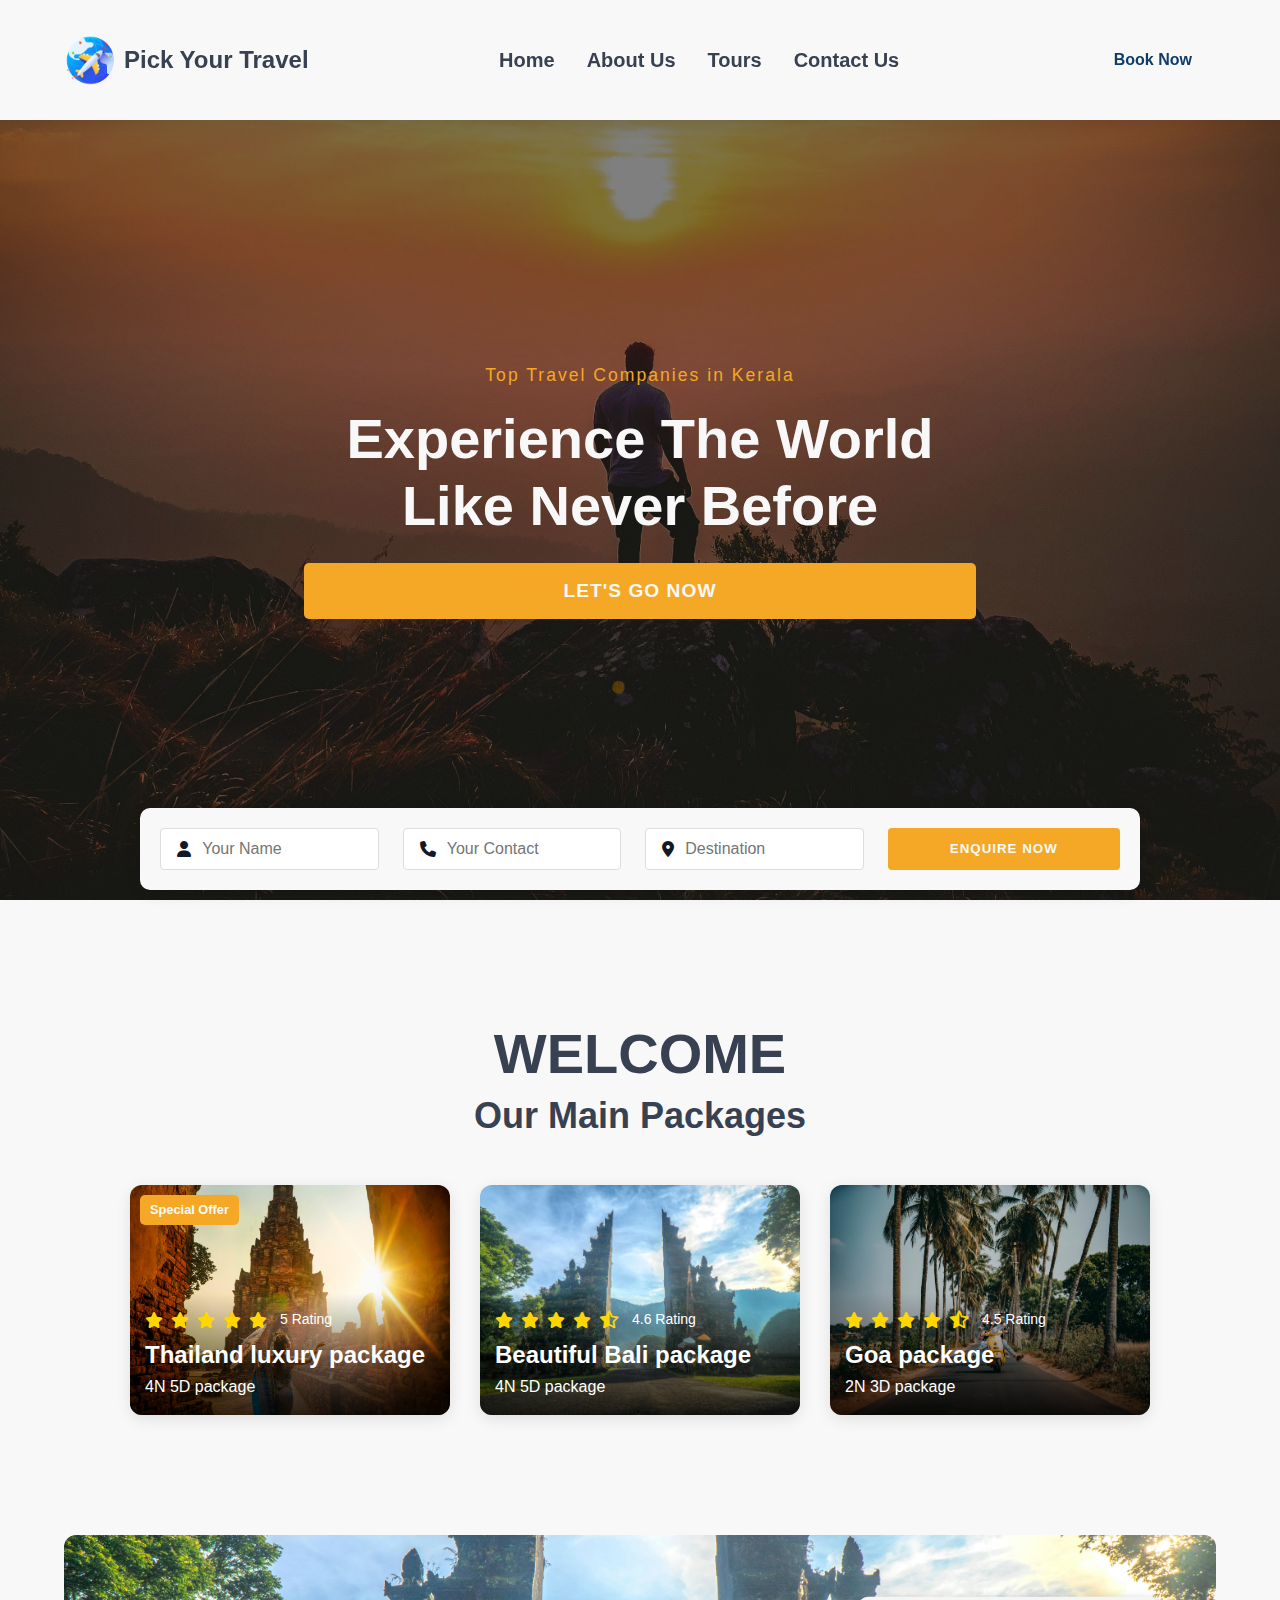
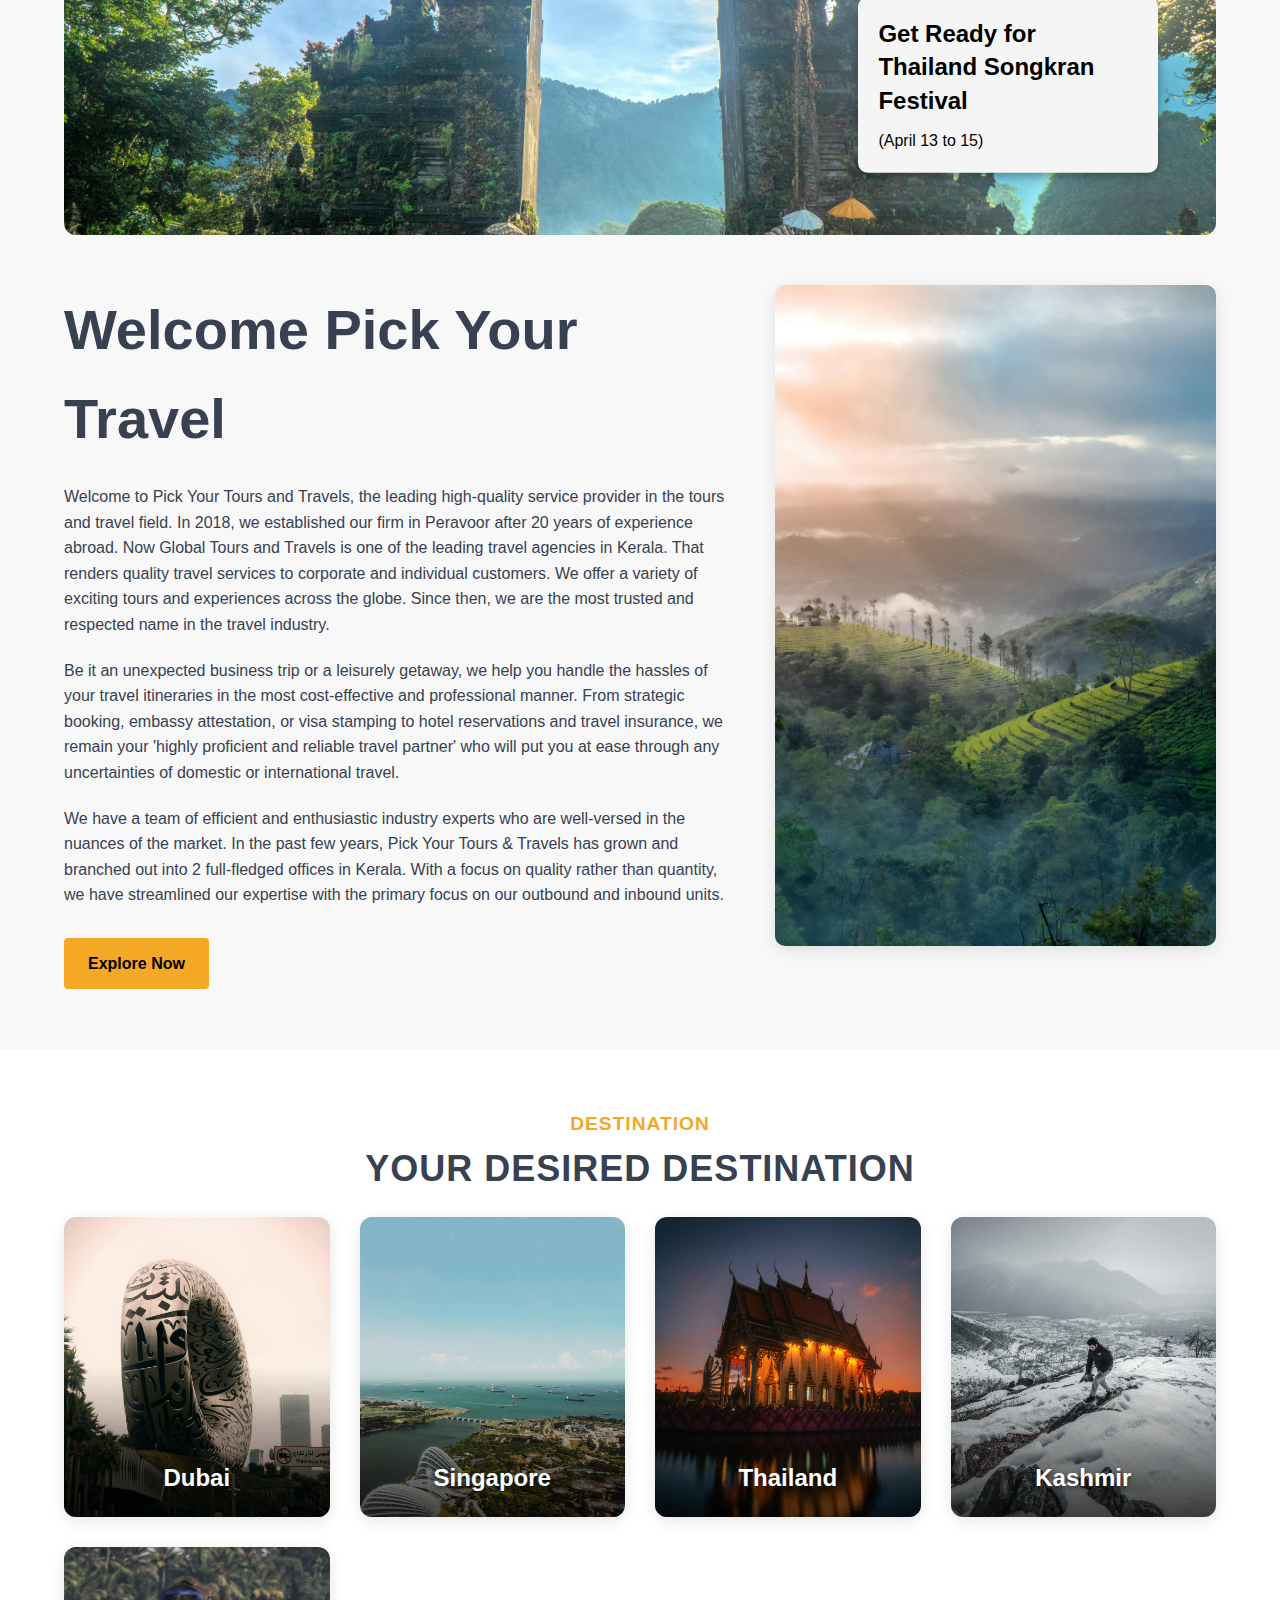
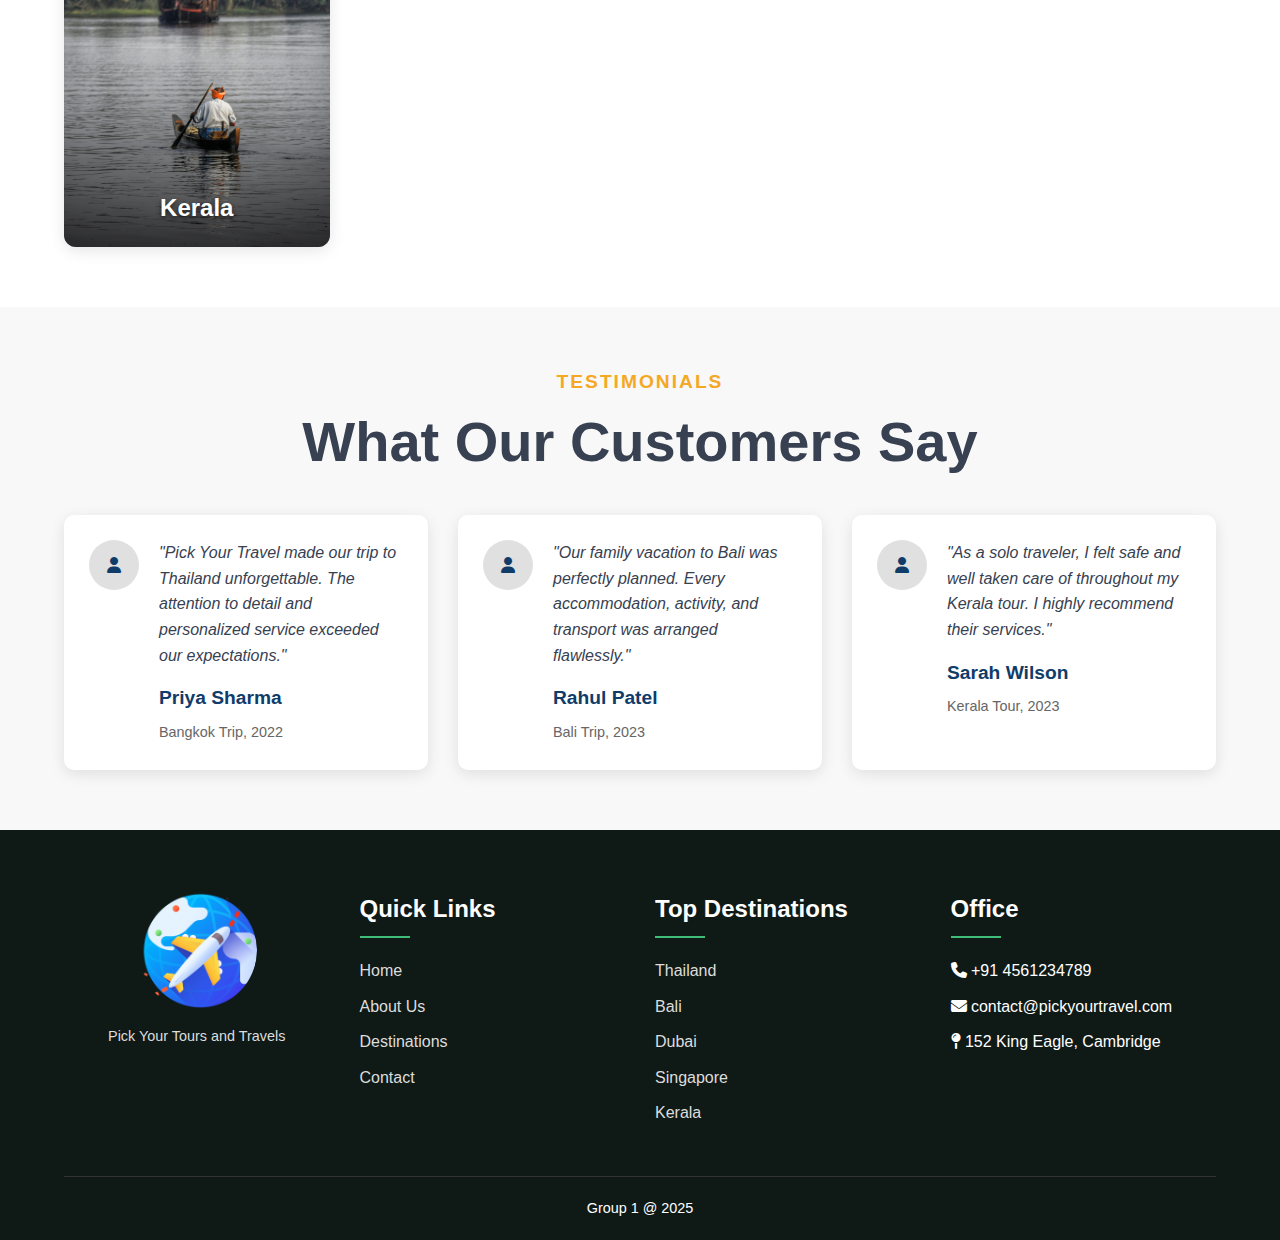
==== commit 4a760671: "footer change" ====
--- a/index.html
+++ b/index.html
@@ -272,8 +272,8 @@
                     <div class="footer-column">
                         <h3>Office</h3>
                         <ul>
-                            <li><i class="fa-solid fa-phone"></i> +91 9744339500</li>
-                            <li><i class="fa-solid fa-envelope"></i> trip@gmail.com</li>
+                            <li><i class="fa-solid fa-phone"></i> +91 4561234789</li>
+                            <li><i class="fa-solid fa-envelope"></i> contact@pickyourtravel.com</li>
                             <li><i class="fa-solid fa-map-pin"></i> 152 King Eagle, Cambridge</li>
                         </ul>
                     </div>
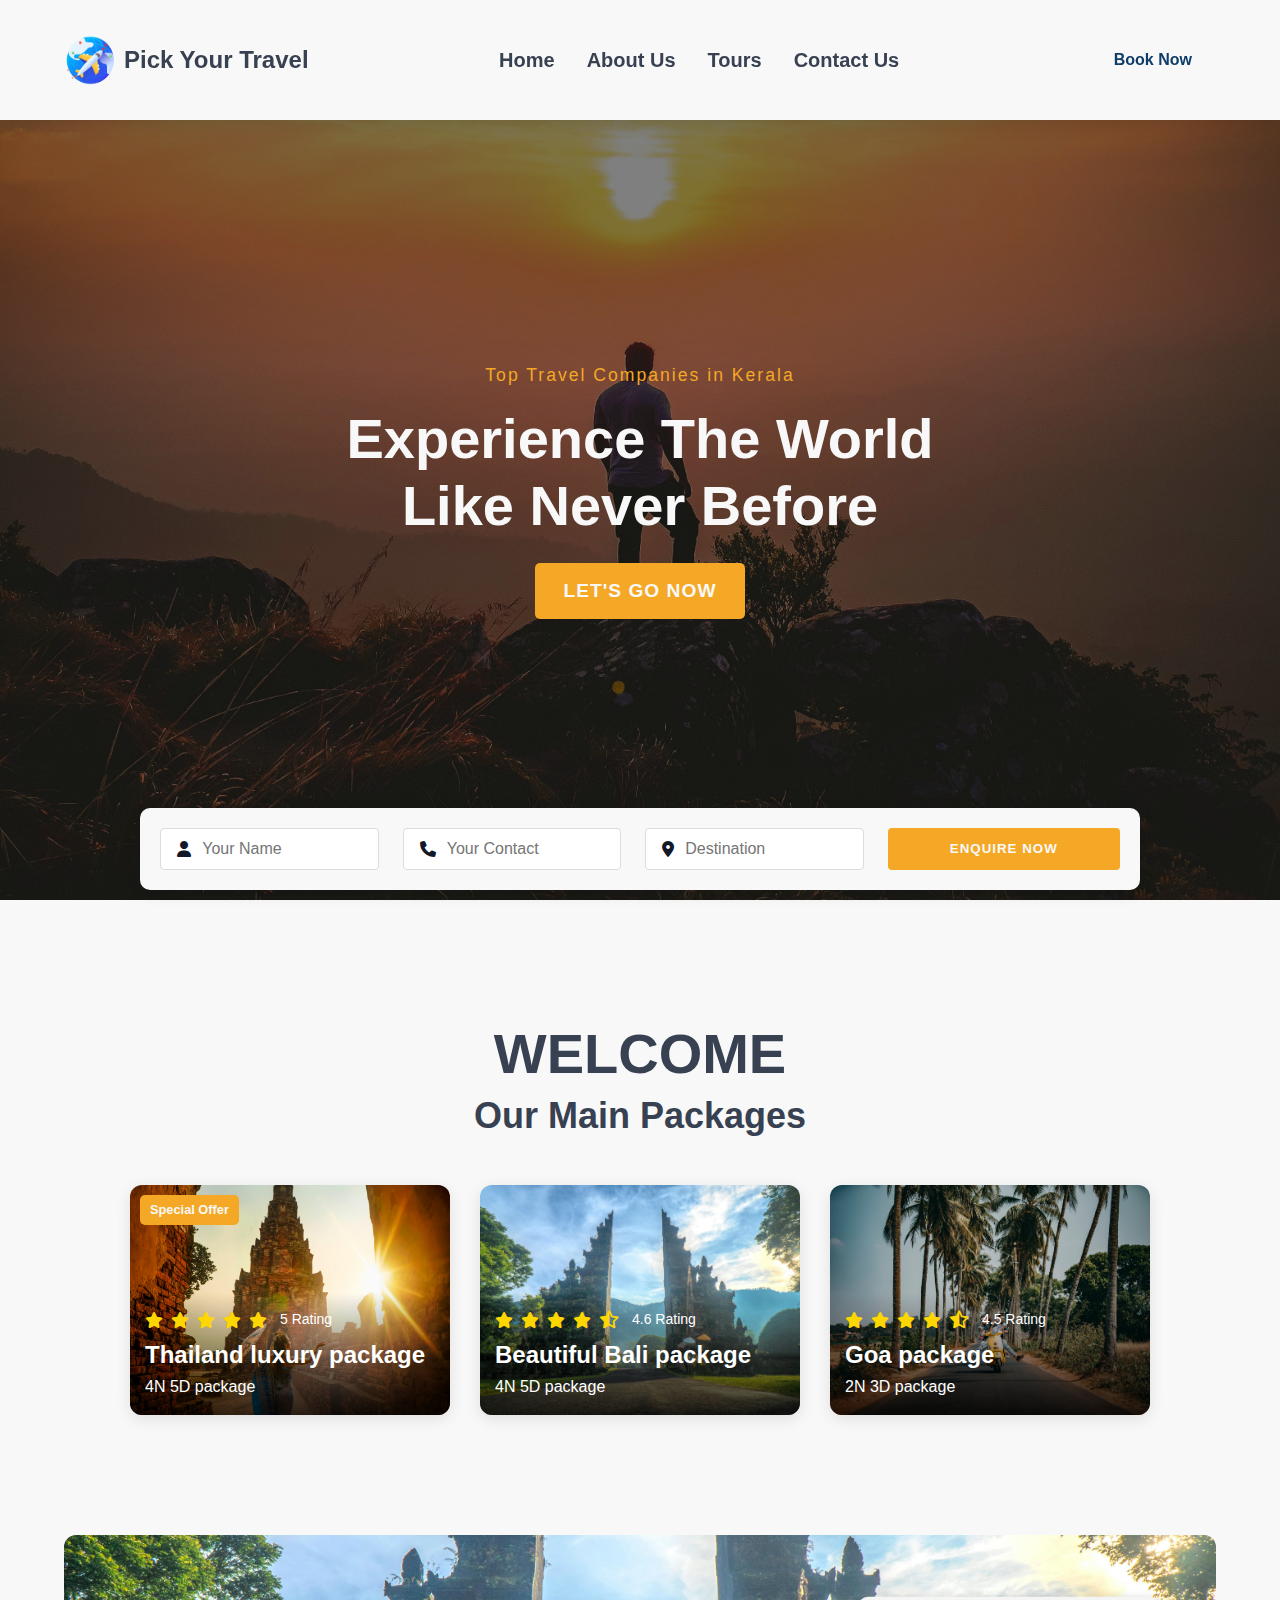
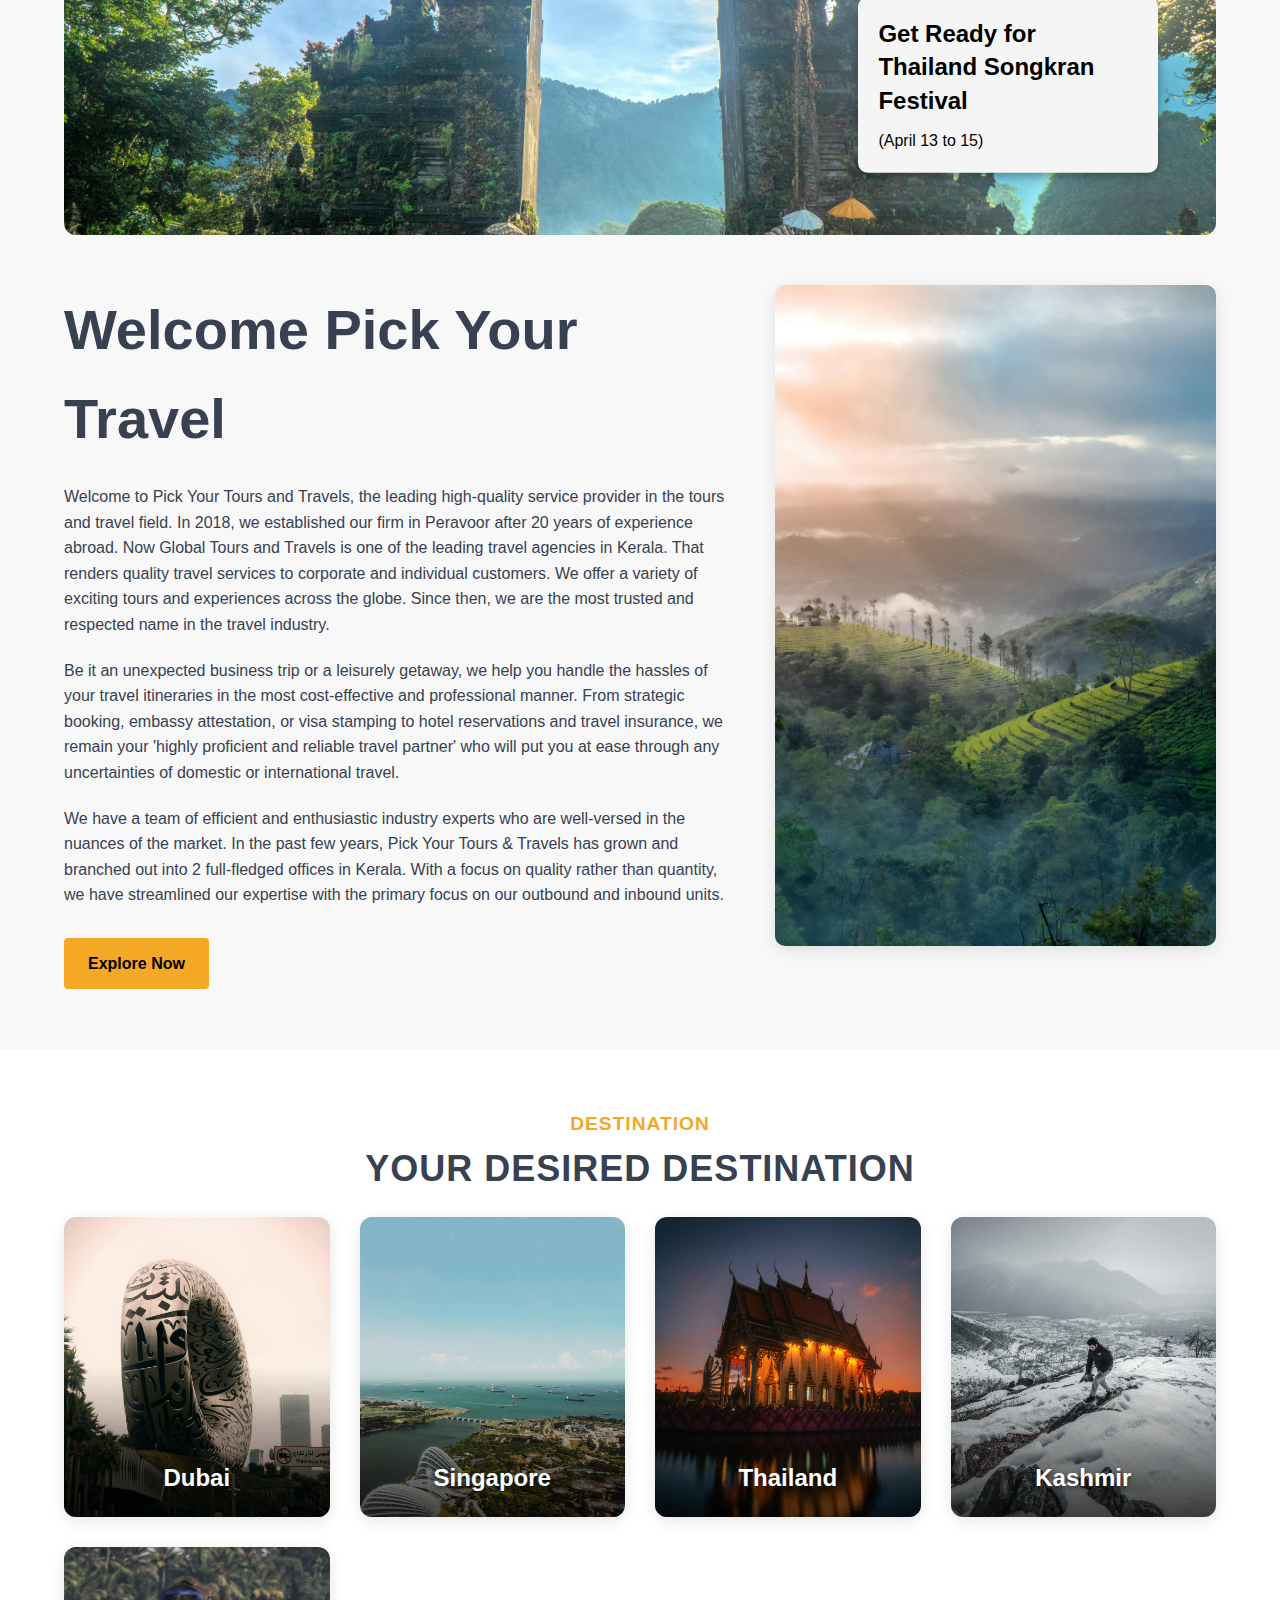
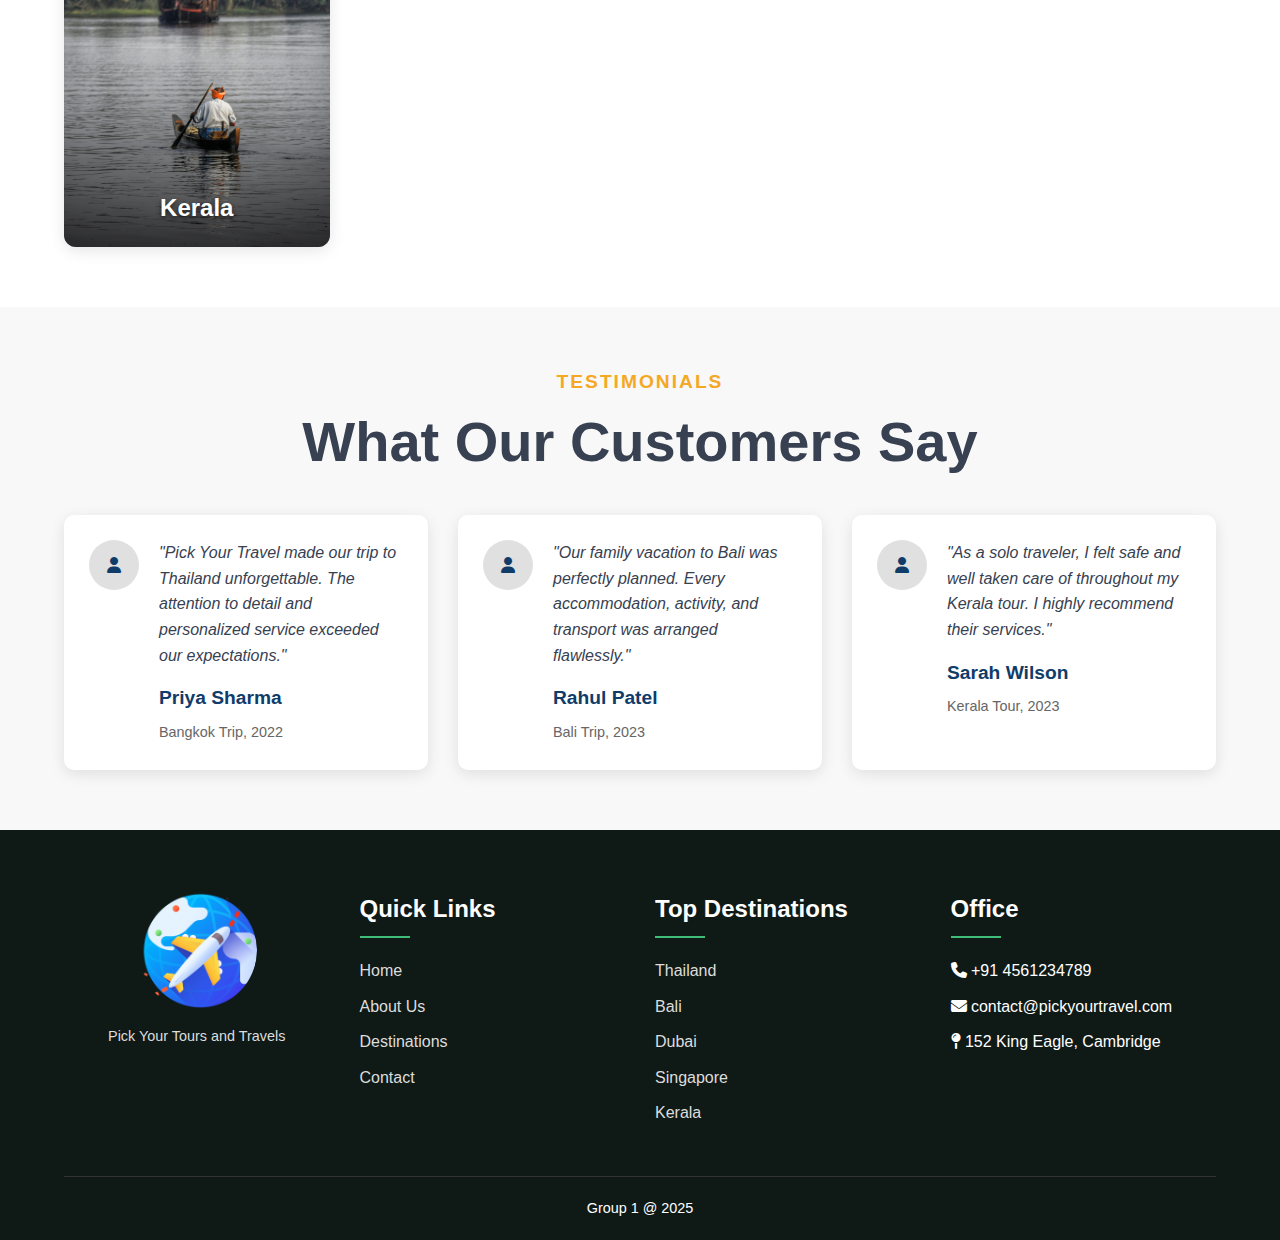
==== commit b71bbdd2: "style change" ====
--- a/index.html
+++ b/index.html
@@ -35,7 +35,7 @@
         <div class="hero-content">
             <p class="subtitle">Top Travel Companies in Kerala</p>
             <h1>Experience The World Like Never Before</h1>
-            <a href="#" class="cta-btn pulse-btn">Let's Go Now</a>
+            <a href="#" class="cta-btn-home pulse-btn">Let's Go Now</a>
         </div>
 
         <form class="enquiry-form">
--- a/css/styles.css
+++ b/css/styles.css
@@ -209,6 +209,20 @@
   letter-spacing: 2px;
   font-size: 1.1rem;
   margin-bottom: 1rem;
+}
+.cta-btn-home {
+  display: inline-block;
+  background-color: var(--primary);
+  padding: 0.8rem 1.8rem;
+  border-radius: 5px;
+  border-color: #e09417;
+  color: var(--light);
+  font-weight: bold;
+  font-size: 1.2rem;
+  text-transform: uppercase;
+  letter-spacing: 1px;
+  margin-top: 1.5rem;
+  transition: all 0.3s ease;
 }
 
 
@@ -313,7 +327,6 @@
   cursor: pointer;
   transition: all 0.3s ease;
   flex: 1;
-  min-width: 150px;
   text-transform: uppercase;
   letter-spacing: 1px;
 }
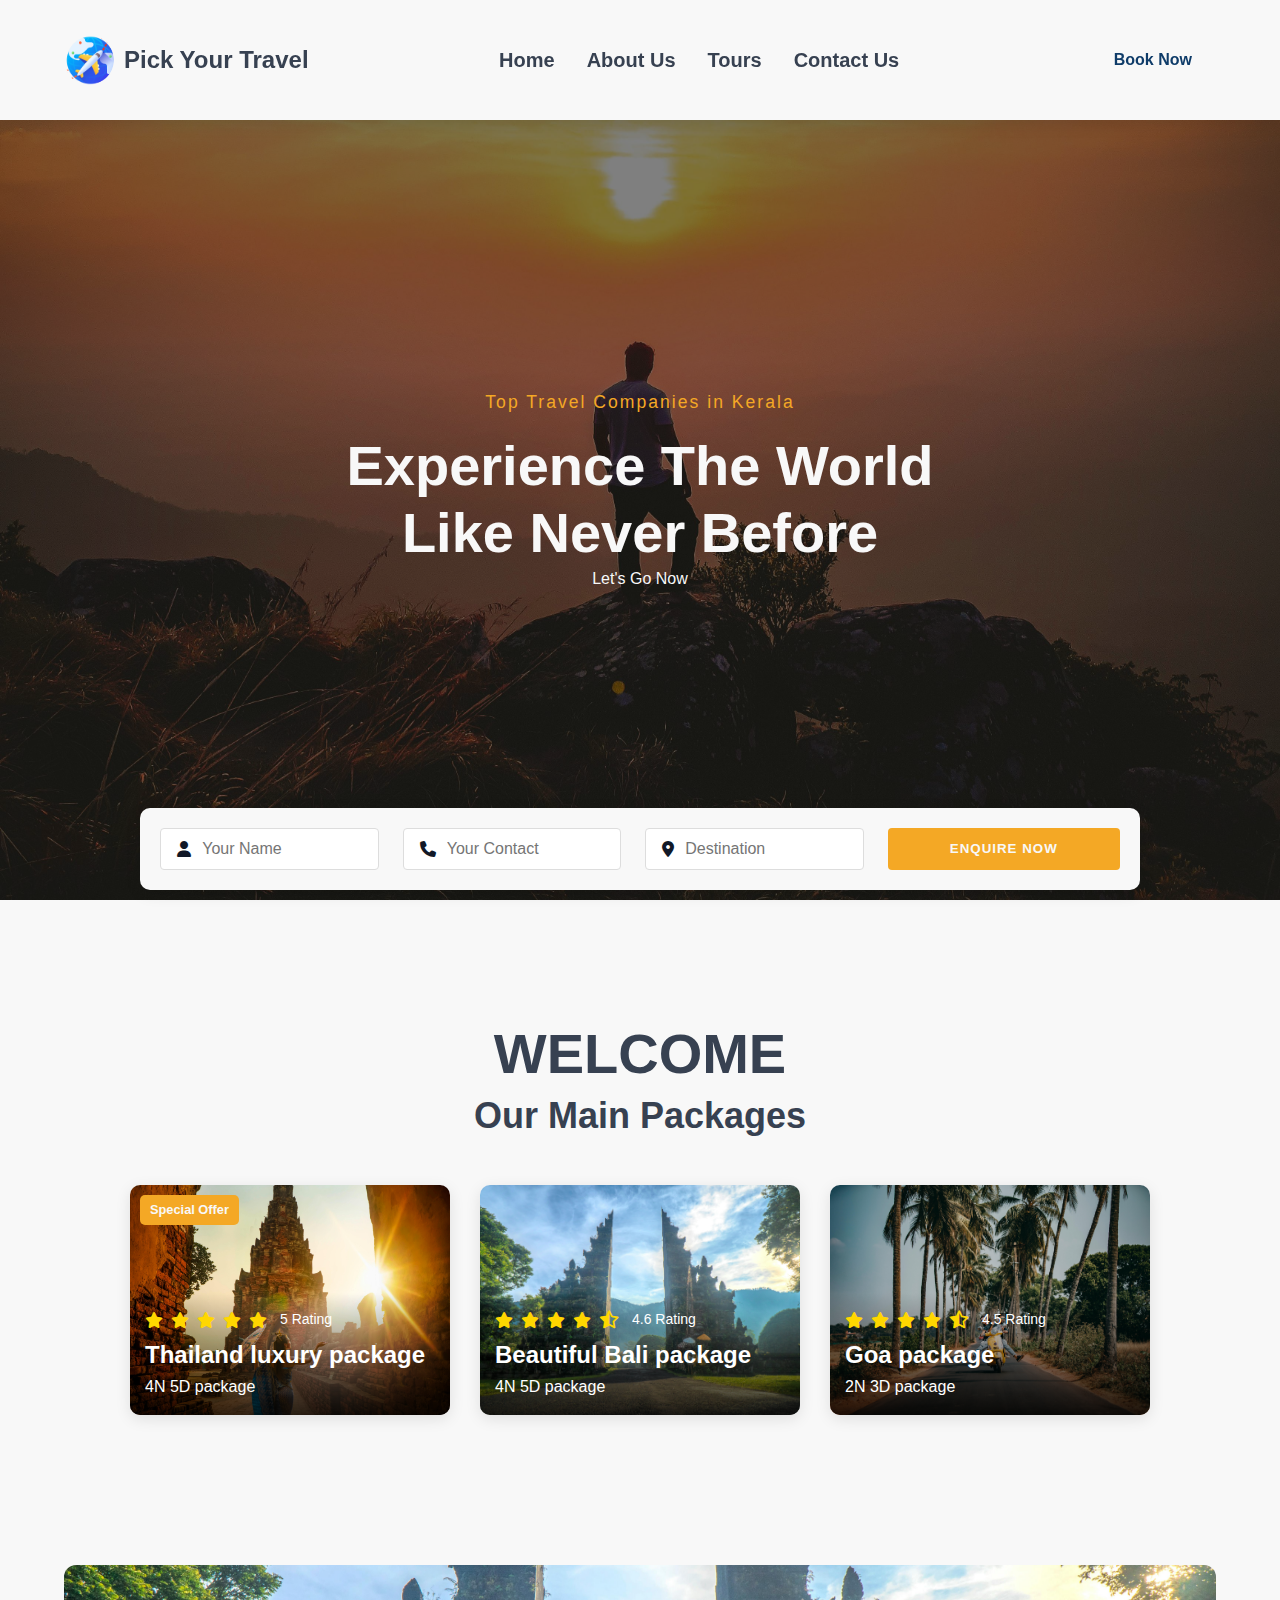
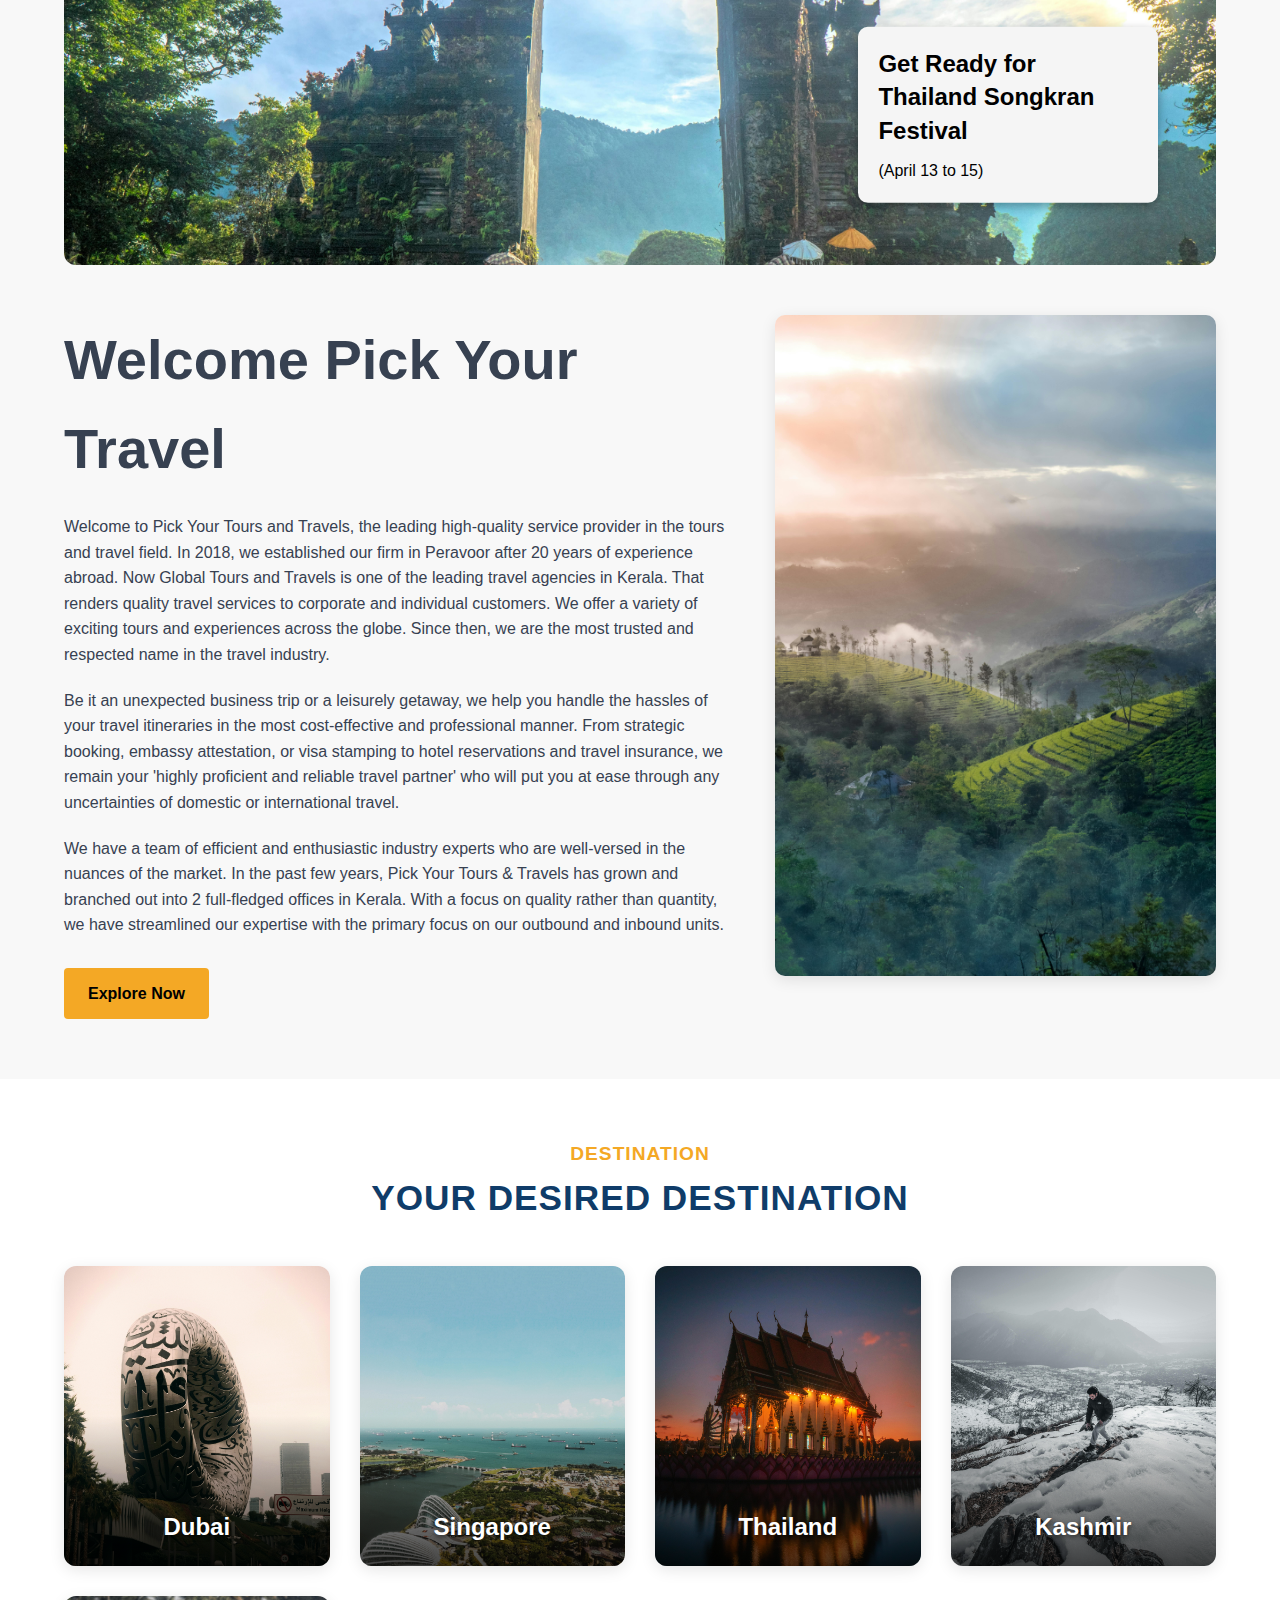
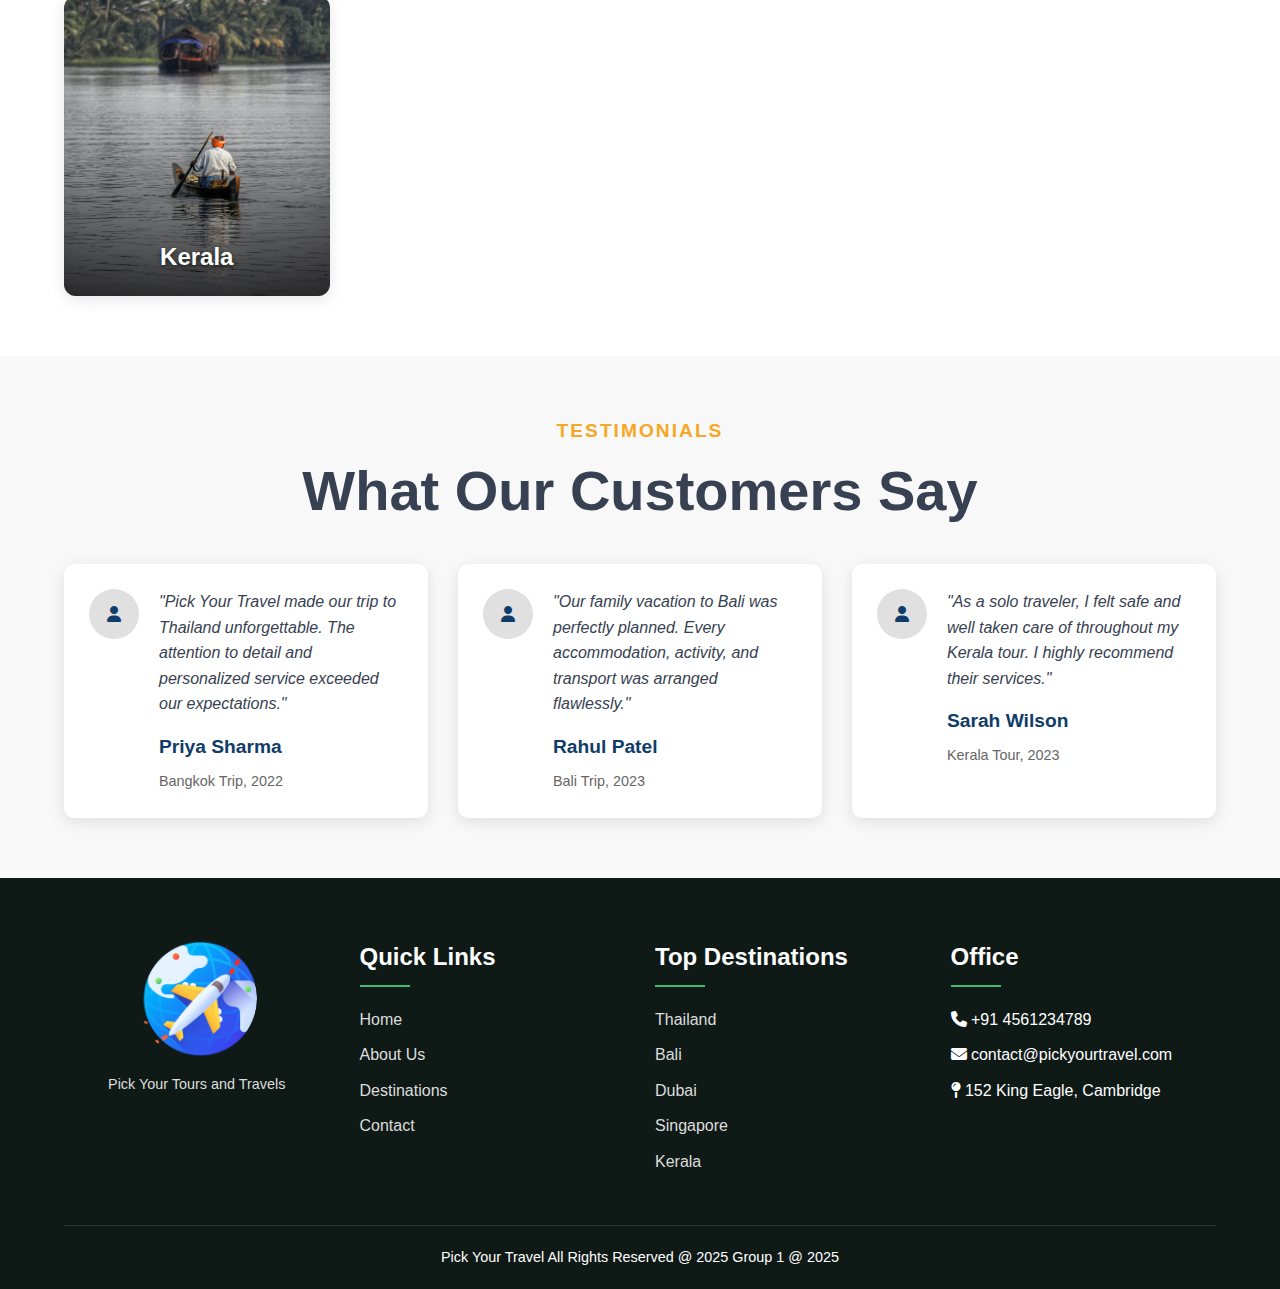
==== commit 87cd8083: "latest update" ====
--- a/index.html
+++ b/index.html
@@ -19,11 +19,11 @@
             <ul class="nav-links">
                 <li><a href="index.html" class="nav-item">Home</a></li>
                 <li><a href="about.html" class="nav-item">About Us</a></li>
-                <li><a href="#" class="nav-item">Tours</a></li>
+                <li><a href="service.html" class="nav-item">Tours</a></li>
                 <li><a href="contact.html" class="nav-item">Contact Us</a></li>
             </ul>
         </nav>
-        <a href="#" class="book-btn">Book Now</a>
+        <a href="contact.html" class="book-btn">Book Now</a>
         <div class="menu-toggle">
             <i class="fas fa-bars"></i>
         </div>
@@ -283,7 +283,7 @@
             <div class="footer-bottom">
 
                 <div class="footer-info">
-                    <p>Group 1 @ 2025</p>
+                    <p>Pick Your Travel All Rights Reserved @ 2025 Group 1 @ 2025</p>
                 </div>
             </div>
         </div>
--- a/css/styles.css
+++ b/css/styles.css
@@ -7,7 +7,7 @@
   --text-light: #ffffff;
   --accent: #3dbd77;
   --shadow: 0 4px 15px rgba(0, 0, 0, 0.1);
-  
+
   --font-size-base: clamp(1rem, 0.55rem + 0.25vw, 1.2rem);
   --h1-size: clamp(2rem, 1.5rem + 2.5vw, 3.5rem);
   --h2-size: clamp(1.5rem, 1.25rem + 1.25vw, 2.5rem);
@@ -21,8 +21,9 @@
   box-sizing: border-box;
 }
 
-body, html {
-  font-family: 'Segoe UI', sans-serif;
+body,
+html {
+  font-family: "Segoe UI", sans-serif;
   color: var(--text-dark);
   line-height: 1.6;
   font-size: var(--font-size-base);
@@ -132,7 +133,7 @@
 }
 
 .nav-item::after {
-  content: '';
+  content: "";
   position: absolute;
   width: 0;
   height: 2px;
@@ -150,7 +151,6 @@
 }
 
 .book-btn {
-  
   color: var(--secondary);
   font-weight: bold;
   padding: 0.7rem 1.5rem;
@@ -177,7 +177,7 @@
   position: relative;
   height: 100vh;
   min-height: 600px;
-  background: url('../images/bg.jpg') no-repeat center center/cover;
+  background: url("../images/bg.jpg") no-repeat center center/cover;
   color: var(--light);
   display: flex;
   align-items: center;
@@ -195,7 +195,6 @@
   color: white;
 }
 
-
 .hero-content {
   position: relative;
   z-index: 2;
@@ -210,25 +209,10 @@
   font-size: 1.1rem;
   margin-bottom: 1rem;
 }
-.cta-btn-home {
-  display: inline-block;
-  background-color: var(--primary);
-  padding: 0.8rem 1.8rem;
-  border-radius: 5px;
-  border-color: #e09417;
-  color: var(--light);
-  font-weight: bold;
-  font-size: 1.2rem;
-  text-transform: uppercase;
-  letter-spacing: 1px;
-  margin-top: 1.5rem;
-  transition: all 0.3s ease;
-}
-
 
 .cta-btn {
   display: block;
-  margin: 1.5rem auto 0 auto; 
+  margin: 1.5rem auto 0 auto;
   background-color: var(--primary);
   padding: 0.8rem 1.8rem;
   border-radius: 5px;
@@ -242,7 +226,6 @@
   transition: all 0.3s ease;
 }
 
-
 .cta-btn:hover {
   background-color: var(--primary);
   transform: translateY(-5px);
@@ -250,7 +233,6 @@
 }
 
 .pulse-btn {
- 
   animation: pulse 2s infinite;
 }
 
@@ -267,27 +249,27 @@
 }
 
 .enquiry-form {
-    position: absolute;
-    bottom: 0;
-    left: 50%;
-    display: flex;
-    padding: 20px;
-    border-radius: 8px;
-    gap: 1.5rem;
-    width: 90%;
-    max-width: 1000px;
-    z-index: 10;
-    box-shadow: var(--shadow);
-    flex-wrap: wrap;
-    transform: translateX(-50%);
-    padding: 20px;
-    background-color: var(--light);
-    border-radius: 10px;
-    margin-bottom: 10px;
-    -webkit-transform: translateX(-50%);
-    -moz-transform: translateX(-50%);
-    -ms-transform: translateX(-50%);
-    -o-transform: translateX(-50%);
+  position: absolute;
+  bottom: 0;
+  left: 50%;
+  display: flex;
+  padding: 20px;
+  border-radius: 8px;
+  gap: 1.5rem;
+  width: 90%;
+  max-width: 1000px;
+  z-index: 10;
+  box-shadow: var(--shadow);
+  flex-wrap: wrap;
+  transform: translateX(-50%);
+  padding: 20px;
+  background-color: var(--light);
+  border-radius: 10px;
+  margin-bottom: 10px;
+  -webkit-transform: translateX(-50%);
+  -moz-transform: translateX(-50%);
+  -ms-transform: translateX(-50%);
+  -o-transform: translateX(-50%);
 }
 
 .input-group {
@@ -305,7 +287,6 @@
 .input-group i {
   margin-right: 0.7rem;
   color: var(--dark);
-  
 }
 
 .input-group input {
@@ -327,6 +308,7 @@
   cursor: pointer;
   transition: all 0.3s ease;
   flex: 1;
+  min-width: 150px;
   text-transform: uppercase;
   letter-spacing: 1px;
 }
@@ -388,7 +370,7 @@
 
 .package-details {
   padding: 15px;
-  background: linear-gradient(to top, rgba(0,0,0,0.8), rgba(0,0,0,0));
+  background: linear-gradient(to top, rgba(0, 0, 0, 0.8), rgba(0, 0, 0, 0));
   position: absolute;
   bottom: 0;
   width: 100%;
@@ -413,7 +395,6 @@
   font-size: 14px;
   margin-left: 5px;
 }
-
 
 .home-about-section {
   padding: 60px 5%;
@@ -439,7 +420,7 @@
   top: 50%;
   transform: translateY(-50%);
   background: whitesmoke;
-  color:black;
+  color: black;
   padding: 20px;
   border-radius: 10px;
   box-shadow: 0 4px 10px rgba(0, 0, 0, 0.3);
@@ -526,24 +507,21 @@
   padding: 60px 5%;
   text-align: center;
   background: #fff;
-  color:white;
+  color: white;
 }
 
 .section-header h4 {
   color: var(--primary);
   letter-spacing: 1px;
   text-transform: uppercase;
- 
 }
 .section-header h2 {
   color: var(--text-dark);
   letter-spacing: 1px;
   text-transform: uppercase;
- 
 }
 
 .icon-divider {
-   
   font-size: 2.5rem;
   color: #0f1a17;
   margin: 10px 0 40px;
@@ -585,18 +563,18 @@
   left: 0;
   right: 0;
   color: var(--text-light);
-  text-shadow: 0 2px 4px rgba(0,0,0,0.6);
+  text-shadow: 0 2px 4px rgba(0, 0, 0, 0.6);
   z-index: 2;
 }
 
 .destination-card::after {
-  content: '';
+  content: "";
   position: absolute;
   bottom: 0;
   left: 0;
   width: 100%;
   height: 50%;
-  background: linear-gradient(to top, rgba(0,0,0,0.7), transparent);
+  background: linear-gradient(to top, rgba(0, 0, 0, 0.7), transparent);
 }
 
 .testimonials {
@@ -638,9 +616,6 @@
   justify-content: center;
 }
 
-  
-  
-
 .testimonial-content p {
   font-style: italic;
   margin-bottom: 15px;
@@ -677,7 +652,7 @@
 
 .about-header h2 {
   font-size: 2.5rem;
-  color: #23527C;
+  color: #23527c;
   margin: 3rem 0 1.5rem 0;
 }
 
@@ -698,7 +673,7 @@
   background: white;
   padding: 2rem;
   border-radius: 10px;
-  box-shadow: 0 5px 15px rgba(0,0,0,0.1);
+  box-shadow: 0 5px 15px rgba(0, 0, 0, 0.1);
   text-align: center;
 }
 
@@ -709,12 +684,12 @@
 }
 
 .feature-card h3 {
-  color: #23527C;
+  color: #23527c;
   margin-bottom: 1rem;
 }
 
 .team-section {
-  background-color: #23527C;
+  background-color: #23527c;
   color: white;
   padding: 5rem 2rem;
   text-align: center;
@@ -746,104 +721,101 @@
 
 /* Contact Page Styles */
 .contact-page {
-padding: 80px 5%;
-
-}
-.hero-contact{
-position: relative;
-height: 110px;
-min-height: 600px;
-background: url('../images/contacthero.jpeg') no-repeat center center/cover;
-color: var(--light);
-display: flex;
-align-items: center;
-justify-content: center;
-padding-top: 100px;
-}
-
-
+  padding: 80px 5%;
+}
+.hero-contact {
+  position: relative;
+  height: 110px;
+  min-height: 600px;
+  background: url("../images/contacthero.jpeg") no-repeat center center/cover;
+  color: var(--light);
+  display: flex;
+  align-items: center;
+  justify-content: center;
+  padding-top: 100px;
+}
 
 .contact-container {
-display: flex;
-flex-wrap: wrap;
-gap: 3rem;
-justify-content: center;
-max-width: 1300px;
-margin: 0 auto;
+  display: flex;
+  flex-wrap: wrap;
+  gap: 3rem;
+  justify-content: center;
+  max-width: 1300px;
+  margin: 0 auto;
 }
 
 .contact-form,
 .contact-info {
-background: #fff;
-border-radius: 12px;
-box-shadow: var(--shadow);
-padding: 2.5rem;
-flex: 1 1 500px;
+  background: #fff;
+  border-radius: 12px;
+  box-shadow: var(--shadow);
+  padding: 2.5rem;
+  flex: 1 1 500px;
 }
 
 .contact-form {
-max-width: 900px;
+  max-width: 900px;
 }
 
 .contact-form form label {
-font-weight: 600;
-margin-top: 10px;
-display: block;
-margin-bottom: 5px;
+  font-weight: 600;
+  margin-top: 10px;
+  display: block;
+  margin-bottom: 5px;
 }
 
 .contact-form input,
 .contact-form textarea {
-width: 100%;
-padding: 1rem;
-border: 1px solid #ccc;
-border-radius: 8px;
-font-size: var(--font-size-base);
-margin-bottom: 1.5rem;
-transition: all 0.3s ease;
+  width: 100%;
+  padding: 1rem;
+  border: 1px solid #ccc;
+  border-radius: 8px;
+  font-size: var(--font-size-base);
+  margin-bottom: 1.5rem;
+  transition: all 0.3s ease;
 }
 
 .contact-form input:focus,
 .contact-form textarea:focus {
-outline: none;
-border-color: var(--primary);
-transform: scale(1.02);
+  outline: none;
+  border-color: var(--primary);
+  transform: scale(1.02);
 }
 
 .contact-form button {
-background-color: var(--primary);
-color: var(--text-light);
-padding: 1rem 2rem;
-border: none;
-border-radius: 8px;
-font-weight: bold;
-cursor: pointer;
-text-transform: uppercase;
-letter-spacing: 1px;
-transition: background-color 0.3s ease, transform 0.3s ease;
+  background-color: var(--primary);
+  color: var(--text-light);
+  padding: 1rem 2rem;
+  border: none;
+  border-radius: 8px;
+  font-weight: bold;
+  cursor: pointer;
+  text-transform: uppercase;
+  letter-spacing: 1px;
+  transition: background-color 0.3s ease, transform 0.3s ease;
 }
 
 .contact-form button:hover {
-background-color: var(--accent);
-transform: translateY(-3px);
+  background-color: var(--accent);
+  transform: translateY(-3px);
 }
 
 .contact-info {
-background: var(--secondary);
-color: var(--text-light);
+  background: var(--secondary);
+  color: var(--text-light);
 }
 
 .contact-info h3 {
-margin-bottom: 1rem;
-color: var(--primary);
-text-align: center;
+  margin-bottom: 1rem;
+  color: var(--primary);
+  text-align: center;
 }
 
 .contact-info p {
-margin-bottom: 1rem;
-font-size: 1.7rem;
-line-height: 1.7;
-text-align: center;
+  margin-bottom: 1rem;
+  font-size: 1.7rem;
+  line-height: 1.7;
+  text-align: center;
 }
 
 .footer {
@@ -907,7 +879,7 @@
 }
 
 .footer-column h3::after {
-  content: '';
+  content: "";
   position: absolute;
   bottom: 0;
   left: 0;
@@ -934,7 +906,7 @@
   padding-top: 20px;
   display: flex;
   flex-direction: column;
-  align-items:center;
+  align-items: center;
   gap: 15px;
 }
 
@@ -958,38 +930,344 @@
   text-align: center;
   font-size: 0.9rem;
 }
-
-
-
-
+/* Service Page Specific Styles */
+.package-hero {
+  height: 400px;
+  background: url("../images/thailand.jpg") center/cover no-repeat;
+  position: relative;
+  margin-top: 70px;
+  display: flex;
+  align-items: center;
+  justify-content: center;
+  text-align: center;
+  color: white;
+}
+
+.hero-overlay {
+  position: absolute;
+  top: 0;
+  left: 0;
+  width: 100%;
+  height: 100%;
+  background: rgba(0, 0, 0, 0.5);
+}
+
+.package-section {
+  max-width: 1200px;
+  margin: 40px auto;
+  padding: 0 20px;
+}
+
+.section-header {
+  text-align: center;
+  margin-bottom: 40px;
+}
+
+.section-header h2 {
+  font-size: 2.2rem;
+  color: var(--secondary);
+  margin-bottom: 10px;
+  display: flex;
+  align-items: center;
+  justify-content: center;
+}
+
+.section-header h2 i {
+  margin-right: 15px;
+  color: var(--primary);
+}
+
+.section-header p {
+  color: var(--text-dark);
+  max-width: 700px;
+  margin: 0 auto;
+}
+
+/* Package Grid Layout Fix */
+.package-grid {
+  display: grid;
+  grid-template-columns: repeat(auto-fill, minmax(350px, 1fr));
+  gap: 30px;
+}
+
+/* For International and National sections that don't use package-grid */
+.package-section > .package-card {
+  display: inline-block;
+  width: calc(33.333% - 20px);
+  margin-right: 20px;
+  vertical-align: top;
+}
+
+.package-section > .package-card:nth-child(3n) {
+  margin-right: 0;
+}
+
+/* Package Card Styling */
+.package-card {
+  background: #fff;
+  border-radius: 10px;
+  overflow: hidden;
+  box-shadow: var(--shadow);
+  transition: transform 0.3s, box-shadow 0.3s;
+  position: relative;
+  margin-bottom: 30px;
+}
+
+.package-img {
+  height: 250px;
+  overflow: hidden;
+}
+
+.package-img img {
+  width: 100%;
+  height: 100%;
+  object-fit: cover;
+  transition: transform 0.5s;
+}
+
+.package-card:hover .package-img img {
+  transform: scale(1.1);
+}
+
+.package-content {
+  padding: 25px;
+}
+
+.package-content h3 {
+  font-size: 1.5rem;
+  margin-bottom: 10px;
+  color: var(--secondary);
+}
+
+.package-desc {
+  color: var(--text-dark);
+  margin-bottom: 20px;
+  line-height: 1.6;
+}
+
+.package-meta {
+  display: flex;
+  justify-content: space-between;
+  align-items: center;
+  margin-bottom: 20px;
+  color: var(--text-dark);
+}
+
+.package-meta .duration {
+  display: flex;
+  align-items: center;
+}
+
+.package-meta .price {
+  font-size: 1.3rem;
+  font-weight: 700;
+  color: var(--primary);
+}
+
+.package-actions {
+  display: flex;
+  gap: 15px;
+}
+
+/* Button Fixes */
+.btn-details,
+.btn-book {
+  padding: 12px 25px;
+  border: none;
+  border-radius: 5px;
+  cursor: pointer;
+  font-weight: 600;
+  transition: all 0.3s;
+  flex: 1;
+  text-align: center;
+}
+
+.btn-details {
+  background: var(--light);
+  color: var(--secondary);
+  border: 1px solid var(--secondary);
+}
+
+.btn-details:hover {
+  background: #e0e0e0;
+}
+
+.btn-book {
+  background: var(--primary);
+  color: white;
+}
+
+.btn-book:hover {
+  background: #e69500;
+}
+
+/* Badges */
+.card-badge {
+  position: absolute;
+  top: 15px;
+  right: 15px;
+  background: var(--accent);
+  color: white;
+  padding: 5px 15px;
+  border-radius: 20px;
+  font-size: 0.8rem;
+  font-weight: 600;
+  z-index: 1;
+}
+
+/* Why Choose Us Section */
+.why-choose-us {
+  background: var(--light);
+  padding: 60px 20px;
+}
+
+.features-grid {
+  display: grid;
+  grid-template-columns: repeat(auto-fit, minmax(250px, 1fr));
+  gap: 30px;
+  max-width: 1200px;
+  margin: 0 auto;
+}
+
+.feature-card {
+  background: #fff;
+  padding: 30px;
+  border-radius: 10px;
+  text-align: center;
+  box-shadow: var(--shadow);
+  transition: transform 0.3s;
+}
+
+.feature-card:hover {
+  transform: translateY(-10px);
+}
+
+.feature-card i {
+  font-size: 2.5rem;
+  color: var(--primary);
+  margin-bottom: 20px;
+}
+
+.feature-card h3 {
+  font-size: 1.3rem;
+  margin-bottom: 15px;
+  color: var(--secondary);
+}
+
+.feature-card p {
+  color: var(--text-dark);
+}
+
+/* Popup Modal */
+.overlay-bg {
+  position: fixed;
+  top: 0;
+  left: 0;
+  width: 100%;
+  height: 100%;
+  background: rgba(0, 0, 0, 0.7);
+  z-index: 999;
+  display: none;
+}
+
+.popup {
+  position: fixed;
+  top: 50%;
+  left: 50%;
+  transform: translate(-50%, -50%);
+  background: #fff;
+  padding: 30px;
+  border-radius: 10px;
+  z-index: 1000;
+  width: 90%;
+  max-width: 500px;
+  display: none;
+}
+
+.popup-close {
+  position: absolute;
+  top: 15px;
+  right: 15px;
+  font-size: 1.5rem;
+  cursor: pointer;
+  color: #7f8c8d;
+}
+
+.popup-content {
+  line-height: 1.8;
+}
+
+/* Responsive Adjustments */
+@media (max-width: 992px) {
+  .package-section > .package-card {
+    width: calc(50% - 15px);
+  }
+
+  .package-section > .package-card:nth-child(3n) {
+    margin-right: 20px;
+  }
+
+  .package-section > .package-card:nth-child(2n) {
+    margin-right: 0;
+  }
+}
+
+@media (max-width: 768px) {
+  .package-section > .package-card {
+    width: 100%;
+    margin-right: 0;
+  }
+
+  .package-actions {
+    flex-direction: column;
+  }
+
+  .btn-details,
+  .btn-book {
+    width: 100%;
+  }
+}
+
+@media (max-width: 480px) {
+  .section-header h2 {
+    font-size: 1.8rem;
+    flex-direction: column;
+  }
+
+  .section-header h2 i {
+    margin-right: 0;
+    margin-bottom: 10px;
+  }
+}
 @media (max-width: 992px) {
   header {
     padding: 0.8rem 4%;
   }
-  
+
   .nav-links {
     gap: 1.5rem;
   }
-  
+
   .hero h1 {
     font-size: clamp(1.8rem, 1.5rem + 1.5vw, 3rem);
   }
-  
+
   .festival-promo {
     position: static;
     transform: none;
     margin: 20px auto 0;
     max-width: 80%;
   }
-  
+
   .animated-element {
     animation: none;
   }
-  
-  .about-grid, .footer-top {
+
+  .about-grid,
+  .footer-top {
     gap: 30px;
   }
-  
+
   .destination-grid {
     grid-template-columns: repeat(auto-fill, minmax(200px, 1fr));
   }
@@ -998,7 +1276,7 @@
     align-items: center;
     padding: 0 2rem;
   }
-  
+
   .contact-form,
   .contact-info {
     max-width: 100%;
@@ -1010,17 +1288,17 @@
     justify-content: space-between;
     padding: 1rem 5%;
   }
-  
+
   .logo-text {
     font-size: 1rem;
   }
-  
+
   .enquiry-form {
     position: static;
     transform: none;
     width: 100%;
     margin: 20px 0 0 0;
-    order: 2; 
+    order: 2;
   }
   .nav-links {
     position: fixed;
@@ -1037,173 +1315,169 @@
     transition: all 0.4s ease;
     z-index: 99;
   }
-  
+
   .nav-links.active {
     left: 0;
   }
-  
+
   .menu-toggle {
     display: block;
   }
-  
+
   .book-btn {
     display: none;
   }
-  
+
   .hero {
     height: auto;
     min-height: 100vh;
     flex-direction: column;
-    padding-bottom: 40px; 
-  }
-  
+    padding-bottom: 40px;
+  }
+
   .hero-content {
     display: flex;
     flex-direction: column;
-    padding: 100px 5% 20px; 
-  }
-  
-  
+    padding: 100px 5% 20px;
+  }
+
   .cta-btn {
     margin-bottom: 20px;
   }
-  
- 
+
   .input-group {
     width: 100%;
   }
-  
+
   .enquire-btn {
     width: 100%;
   }
-  
+
   .package-card {
     width: 100%;
     max-width: 350px;
   }
-  
+
   .about-grid {
     flex-direction: column;
   }
-  
+
   .about-images {
     order: -1;
     flex-direction: row;
     flex-wrap: wrap;
   }
-  
+
   .about-images img {
     flex: 1 1 45%;
     min-width: 250px;
   }
-  
+
   .footer-columns {
     flex-direction: column;
     gap: 30px;
   }
-  
+
   .footer-column {
     text-align: center;
   }
-  
+
   .footer-column h3 {
     display: block;
     text-align: center;
   }
-  
+
   .footer-column h3::after {
     left: 50%;
     transform: translateX(-50%);
   }
 
   .about-header h2 {
-      font-size: 2rem;
-      /* margin: 12.5rem 0 1.5rem 0; */
+    font-size: 2rem;
+    /* margin: 12.5rem 0 1.5rem 0; */
   }
   .about-section {
-      background-color: #f2f1f1;
+    background-color: #f2f1f1;
   }
   .about-content {
-      gap: 2rem;
+    gap: 2rem;
   }
   .team-section {
-      padding: 4rem 2rem;
+    padding: 4rem 2rem;
   }
   .team-section h2 {
-      margin-bottom: 1rem;
+    margin-bottom: 1rem;
   }
   .contact-form,
-.contact-info {
-padding: 1.5rem;
-margin: 0 auto;
-}
-
-.contact-form button {
-width: 100%;
-font-size: 1rem;
-}
-
-.hero-content h1 {
-font-size: 2rem;
-}
-
-.contact-info p {
-font-size: 1.3rem;
-}
-
-}
-
+  .contact-info {
+    padding: 1.5rem;
+    margin: 0 auto;
+  }
+
+  .contact-form button {
+    width: 100%;
+    font-size: 1rem;
+  }
+
+  .hero-content h1 {
+    font-size: 2rem;
+  }
+
+  .contact-info p {
+    font-size: 1.3rem;
+  }
+}
 
 @media (max-width: 480px) {
   header {
     padding: 0.8rem 4%;
   }
-  
+
   .logo img {
     height: 40px;
     width: 40px;
   }
-  
+
   .hero {
     height: 80vh;
   }
-  
+
   .subtitle {
     font-size: 0.9rem;
   }
-  
+
   .cta-btn {
     padding: 0.7rem 1.2rem;
   }
-  
+
   .section-title h1 {
     font-size: var(--h1-size);
   }
-  
+
   .festival-promo {
     max-width: 100%;
     padding: 15px;
   }
-  
+
   .festival-promo h3 {
     font-size: 1.2rem;
   }
-  
+
   .about-images img {
     flex: 1 1 100%;
   }
-  
+
   .destination-grid {
     grid-template-columns: 1fr;
     gap: 20px;
   }
-  
+
   .testimonial-card {
     flex-direction: column;
     align-items: center;
     text-align: center;
   }
-  
+
   .socials a {
     margin: 0 5px;
   }
@@ -1212,41 +1486,39 @@
     height: auto;
     min-height: 100vh;
   }
-  
+
   .hero-content {
     padding-top: 80px;
   }
-  
+
   .enquiry-form {
     padding: 15px;
   }
   .contact-container {
     padding: 0 1rem;
   }
-  
+
   .contact-form input,
   .contact-form textarea {
     font-size: 1rem;
     padding: 0.8rem;
   }
-  
+
   .contact-form label {
     font-size: 0.95rem;
   }
-  
+
   .contact-form button {
     width: 100%;
     padding: 0.9rem;
     font-size: 1rem;
   }
-  
+
   .hero-content h1 {
     font-size: 1.7rem;
   }
-  
+
   .hero-content .subtitle {
     font-size: 0.95rem;
   }
-  
-}
-
+}
